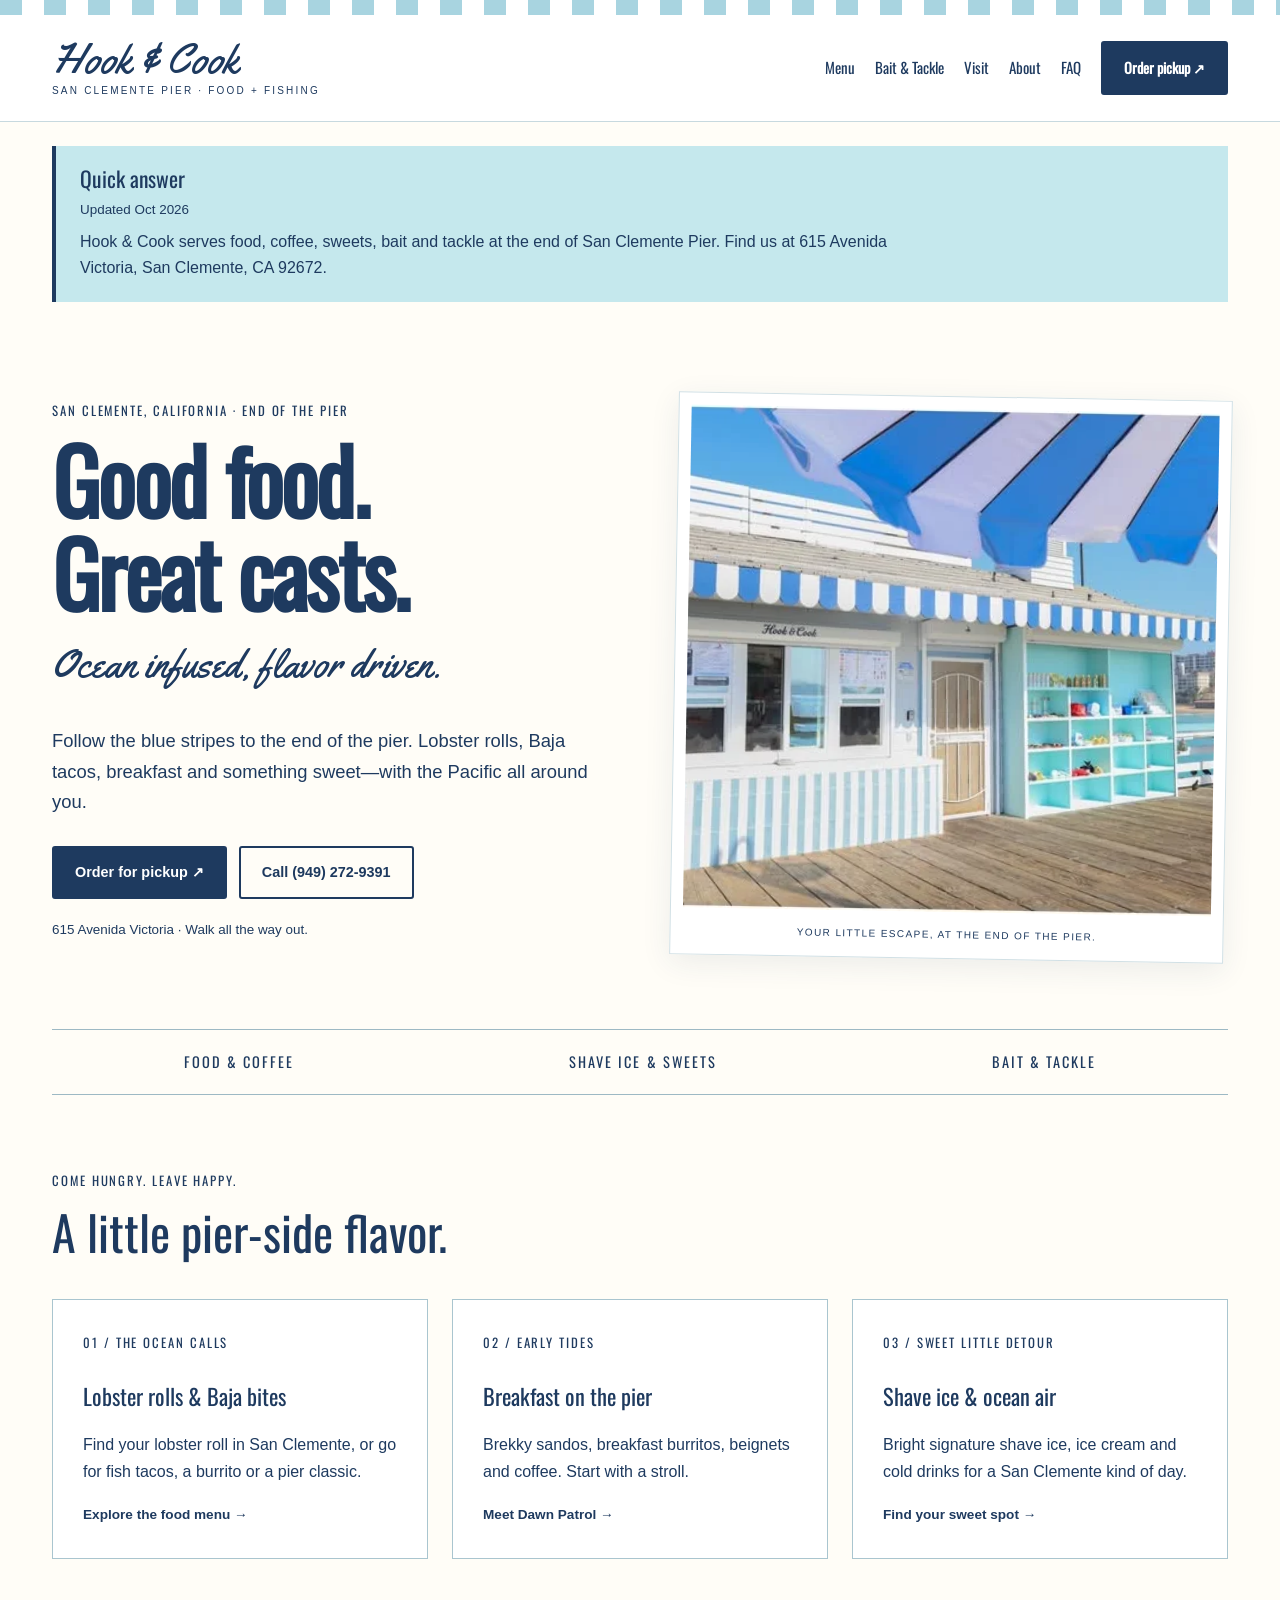
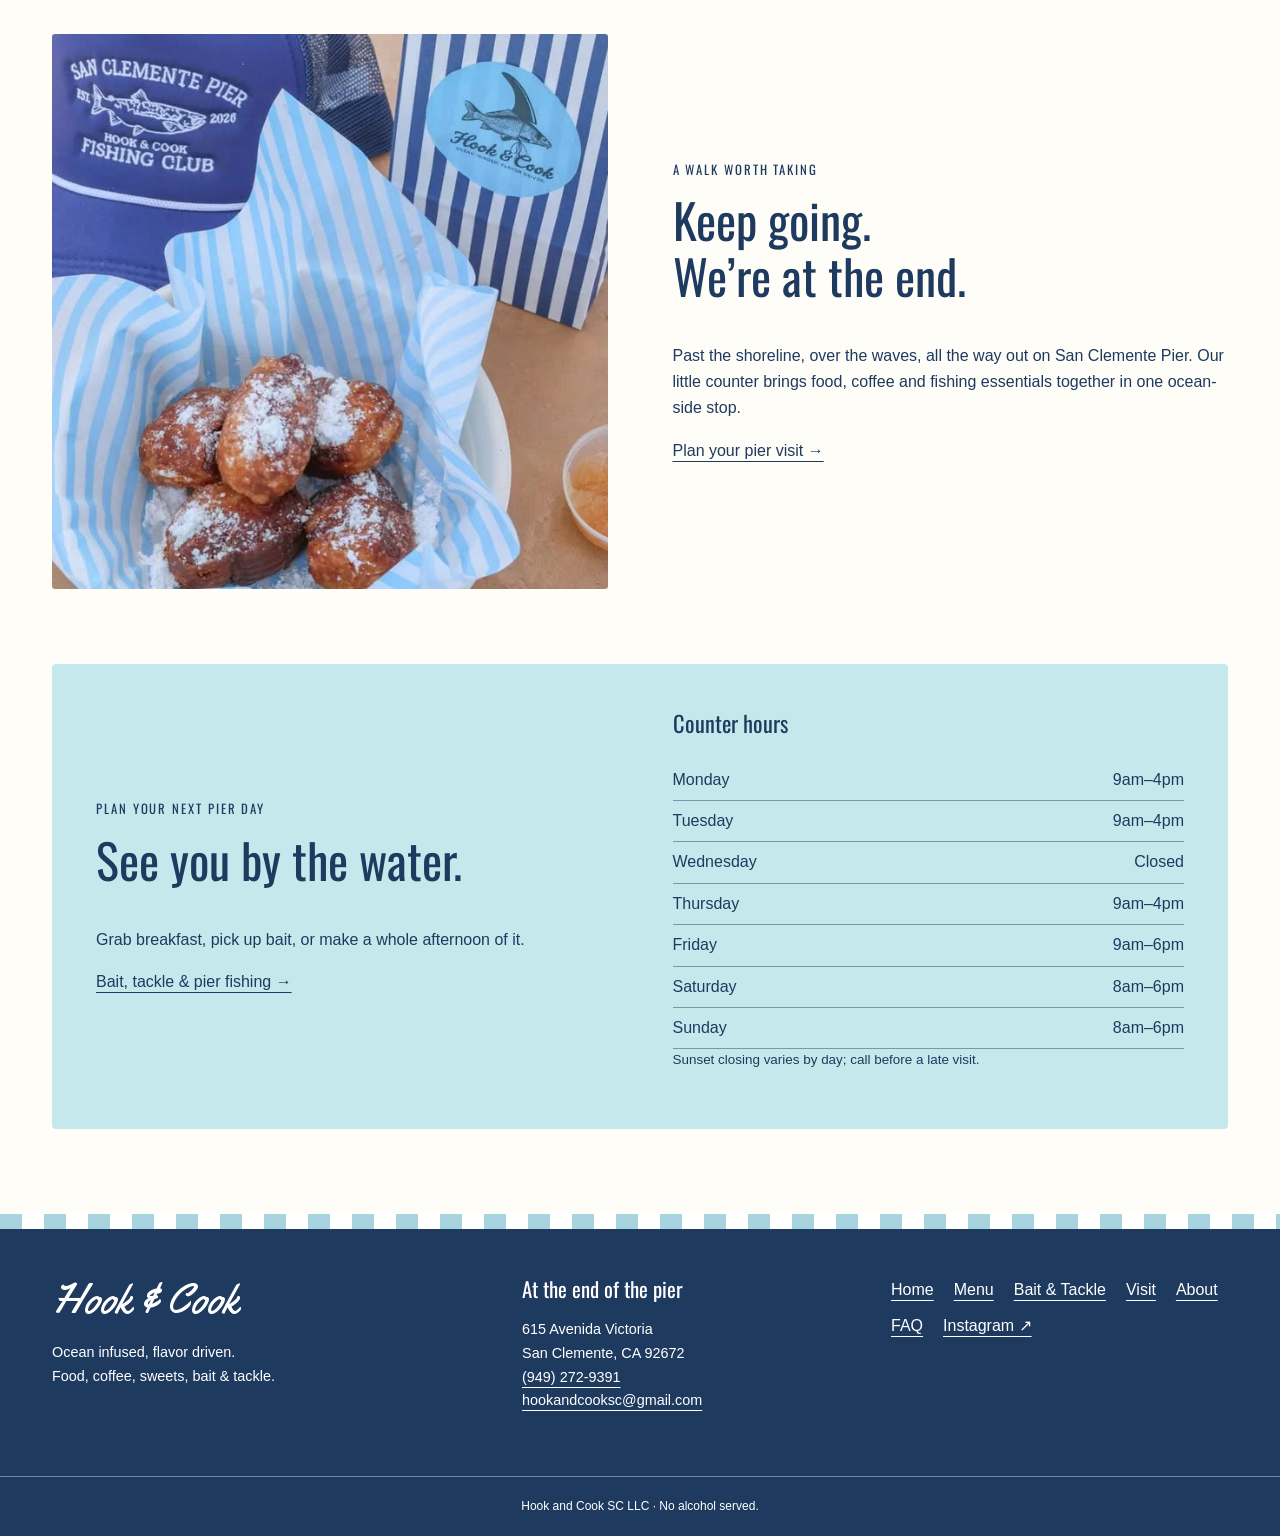
==== index.html @ c16cd857 "Prepare unpublished AI search readiness update" ====
<!doctype html><html lang="en"><head><meta charset="utf-8"><meta name="viewport" content="width=device-width, initial-scale=1"><title>San Clemente Pier Food, Lobster Rolls &amp; Shave Ice | Hook &amp; Cook</title><meta name="description" content="Food, coffee, shave ice, bait and tackle at the end of San Clemente Pier. Explore Hook &amp; Cook’s menu, order pickup and plan your pier visit."><link rel="canonical" href="https://hookandcooksc.com/"><meta name="theme-color" content="#1e3a5f"><meta name="robots" content="index,follow"><meta property="og:type" content="website"><meta property="og:locale" content="en_US"><meta property="og:site_name" content="Hook &amp; Cook"><meta property="og:title" content="San Clemente Pier Food, Lobster Rolls &amp; Shave Ice | Hook &amp; Cook"><meta property="og:description" content="Food, coffee, shave ice, bait and tackle at the end of San Clemente Pier. Explore Hook &amp; Cook’s menu, order pickup and plan your pier visit."><meta property="og:url" content="https://hookandcooksc.com/"><meta property="og:image" content="https://hookandcooksc.com/assets/og-image.jpg"><meta property="og:image:width" content="1200"><meta property="og:image:height" content="630"><meta property="og:image:alt" content="Hook &amp; Cook at the end of San Clemente Pier"><meta name="twitter:card" content="summary_large_image"><meta name="twitter:title" content="San Clemente Pier Food, Lobster Rolls &amp; Shave Ice | Hook &amp; Cook"><meta name="twitter:description" content="Food, coffee, shave ice, bait and tackle at the end of San Clemente Pier. Explore Hook &amp; Cook’s menu, order pickup and plan your pier visit."><meta name="twitter:image" content="https://hookandcooksc.com/assets/og-image.jpg"><link rel="icon" href="assets/favicon.ico" sizes="48x48"><link rel="icon" type="image/svg+xml" href="assets/badge.svg"><link rel="apple-touch-icon" href="assets/icon-180.png"><link rel="manifest" href="site.webmanifest"><link rel="preload" href="assets/caps.woff2" as="font" type="font/woff2" crossorigin><link rel="preload" href="assets/script.woff2" as="font" type="font/woff2" crossorigin><style>@font-face{font-family:Yellowtail;src:url(assets/script.woff2) format('woff2');font-display:swap}@font-face{font-family:Oswald;src:url(assets/caps.woff2) format('woff2');font-display:swap}:root{--navy:#1e3a5f;--sky:#a8d4e0;--aqua:#c5e8ed;--mint:#48c9b0;--paper:#fffdf7}*{box-sizing:border-box}html{scroll-behavior:smooth;scroll-padding-top:25px}body{margin:0;background:var(--paper);color:var(--navy);font:16px/1.65 Arial,sans-serif}a{color:inherit;text-underline-offset:5px}a:hover{color:#275b78}a:focus-visible,summary:focus-visible{outline:3px solid #16675d;outline-offset:5px}img{display:block;width:100%;height:auto}picture{display:block}h1,h2,h3,p{margin-top:0}h1,h2,h3,.eyebrow,.number,.ribbon,nav{font-family:Oswald,'Arial Narrow',sans-serif}h1{font-size:clamp(3rem,7vw,6rem);line-height:1.03;font-weight:600;letter-spacing:-.03em;margin-bottom:24px}h2{font-size:clamp(2rem,4vw,3rem);line-height:1.15;font-weight:500}h3{font-size:1.4rem;line-height:1.3;font-weight:500}.script{font-family:Yellowtail,cursive}.tagline{font-size:clamp(1.8rem,3vw,2.6rem);line-height:1.2}.eyebrow,.number{font-size:.8rem;letter-spacing:.15em}.lead{font-size:1.15rem;max-width:600px}.small{font-size:.84rem}.draft{background:var(--navy);color:white;text-align:center;font-size:.72rem;letter-spacing:.08em;padding:7px 20px}.stripe{height:15px;background:repeating-linear-gradient(90deg,var(--sky) 0 22px,#fff 22px 44px)}header{background:#fff;border-bottom:1px solid #c7d9df}.header-inner{max-width:1240px;margin:auto;display:flex;align-items:center;justify-content:space-between;padding:22px 32px;gap:24px}.brand{text-decoration:none;white-space:nowrap}.wordmark{font-family:Yellowtail,cursive;font-size:2.6rem;line-height:1.1;display:block}.brand small{display:block;letter-spacing:.22em;font:10px/1.6 Arial,sans-serif;text-align:center}nav{display:flex;gap:20px;align-items:center;font-size:.94rem}nav a{text-decoration:none;white-space:nowrap;padding:8px 0}nav a[aria-current]{border-bottom:2px solid var(--navy)}.button{display:inline-block;padding:13px 21px;background:var(--navy);color:white;text-decoration:none;border:2px solid var(--navy);border-radius:3px;font-size:.9rem;font-weight:bold}.button:hover{background:#284c75;color:white}.button.outline{background:transparent;color:var(--navy)}.button.outline:hover{background:var(--aqua)}.actions{display:flex;flex-wrap:wrap;gap:12px;margin:28px 0 20px}.skip{position:absolute;left:10px;top:-100px;background:#fff;padding:12px;z-index:20}.skip:focus{top:10px}.wrap{max-width:1240px;margin:auto;padding:0 32px}.hero{display:grid;grid-template-columns:1fr 1fr;align-items:center;gap:68px;padding:70px 0}.hero-photo{position:relative;transform:rotate(1deg);padding:12px 12px 0;background:#fff;box-shadow:0 8px 30px #1e3a5f16;border:1px solid #d1e0e5}.hero-photo img{aspect-ratio:1.05;object-fit:cover}.photo-note{display:block;padding:15px 0;font-size:10px;letter-spacing:.14em;text-align:center}.ribbon{border-top:1px solid #9db9c4;border-bottom:1px solid #9db9c4;display:flex;justify-content:space-around;padding:20px 0;letter-spacing:.14em;font-size:.9rem;gap:12px}.section{margin:75px 0}.cards{display:grid;grid-template-columns:repeat(3,1fr);gap:24px}.card{display:block;text-decoration:none;border:1px solid #a9c5cf;background:white;padding:30px}.card h3{margin-top:25px}.card>span:last-child{font-weight:bold;font-size:.85rem}.split{display:grid;grid-template-columns:1fr 1fr;gap:65px;align-items:center}.split img{border-radius:3px}.aqua{background:var(--aqua);padding:44px;border-radius:4px}.hours{margin:0}.hours div{display:flex;justify-content:space-between;border-bottom:1px solid #729ba8;padding:7px 0;gap:24px}.hours dd{margin:0}.quick-answer{margin:24px 0;padding:20px 24px;background:var(--aqua);border-left:4px solid var(--navy)}.quick-answer h2{font-size:1.35rem;margin:0 0 8px}.quick-answer p{max-width:850px;margin:8px 0 0}.breadcrumb{font-size:.8rem;padding:24px 0}.page-heading{max-width:850px;margin:20px 0 45px}.page-heading h1{font-size:clamp(2.8rem,6vw,4.8rem)}.page-heading p{max-width:700px}.menu-grid{display:grid;grid-template-columns:1fr 1fr;gap:30px;align-items:start}.menu-section{border:1px solid #afc9d1;padding:30px;background:white;scroll-margin-top:20px}.menu-section h2{padding-bottom:20px;border-bottom:2px solid var(--navy);font-size:2rem}.menu-item{border-bottom:1px dashed #b5cbd2;padding:14px 0}.menu-item:last-child{border:0}.item-line{display:flex;justify-content:space-between;gap:18px;align-items:baseline}.item-line h3{font-size:1.16rem;margin:0}.price{white-space:nowrap;font-weight:bold;font-size:.94rem}.menu-item p{font-size:.86rem;margin:8px 0 0;line-height:1.5}.variant{font-style:italic}.section-nav{display:flex;gap:10px;flex-wrap:wrap;margin-bottom:24px}.section-nav a{padding:9px 13px;border:1px solid #8cabb9;font-size:.83rem;text-decoration:none;background:white}.section-nav a:hover{background:var(--aqua)}.badge{max-width:270px;justify-self:center}.faq-list{max-width:900px}details{border-bottom:1px solid #8fafbb;padding:20px 0}summary{font-family:Oswald,sans-serif;font-size:1.35rem;cursor:pointer;padding:5px 0}details p{margin:15px 0 0;max-width:800px}footer{margin-top:85px;background:var(--navy);color:white}footer a:hover{color:var(--aqua)}.footer-inner{max-width:1240px;margin:auto;padding:48px 32px;display:grid;grid-template-columns:1.3fr 1fr 1fr;gap:32px}.footer-inner .wordmark{margin-bottom:18px}.footer-inner p{font-size:.9rem}.footer-links{display:flex;flex-wrap:wrap;gap:10px 20px;align-content:start}.fineprint{border-top:1px solid #6e88a5;padding:20px 32px;text-align:center;font-size:.75rem}@media(max-width:900px){.header-inner{flex-direction:column;gap:16px}nav{flex-wrap:wrap;justify-content:center;gap:6px 18px}.hero{gap:30px;padding:40px 0}.cards{grid-template-columns:1fr}.split{gap:30px}.footer-inner{grid-template-columns:1fr 1fr}.hero-photo{transform:none}}@media(max-width:600px){.wrap{padding:0 22px}.header-inner{padding:20px 16px}.wordmark{font-size:2.35rem}nav{font-size:.94rem}nav .button{padding:8px 12px}.hero,.split,.menu-grid{grid-template-columns:1fr}.hero{padding:35px 0;gap:25px}.hero-photo{max-width:100%}.hero-photo img{aspect-ratio:1.25}.hero h1{font-size:3.65rem}.actions{gap:10px}.actions .button{padding:12px 15px}.ribbon{font-size:.66rem;letter-spacing:.06em;padding:16px 0}.section{margin:48px 0}.aqua{padding:27px}.menu-section{padding:23px}.item-line{gap:12px}.page-heading{margin-bottom:30px}.footer-inner{grid-template-columns:1fr;padding:35px 22px}.section-nav a{padding:10px 12px}.draft{font-size:.67rem}.badge{max-width:210px}.hero .lead{font-size:1.05rem}}@media(prefers-reduced-motion:reduce){html{scroll-behavior:auto}} .menu-section#merchandise{grid-column:1/-1}.menu-section#merchandise .menu-item{break-inside:avoid}.menu-section#merchandise{columns:2;column-gap:40px}.menu-section#merchandise>h2,.menu-section#merchandise>.eyebrow{column-span:all}@media(max-width:600px){.menu-section#merchandise{columns:1}}</style><script type="application/ld+json">{"@context": "https://schema.org", "@graph": [{"@type": "Restaurant", "@id": "https://hookandcooksc.com/#restaurant", "name": "Hook & Cook", "legalName": "Hook and Cook SC LLC", "url": "https://hookandcooksc.com/", "image": "https://hookandcooksc.com/assets/og-image.jpg", "address": {"@type": "PostalAddress", "streetAddress": "615 Avenida Victoria", "addressLocality": "San Clemente", "addressRegion": "CA", "postalCode": "92672", "addressCountry": "US"}, "geo": {"@type": "GeoCoordinates", "latitude": 33.4179, "longitude": -117.6233}, "telephone": "+19492729391", "servesCuisine": ["Seafood", "Baja-style", "Breakfast"], "priceRange": "$–$$", "openingHoursSpecification": [{"@type": "OpeningHoursSpecification", "dayOfWeek": "https://schema.org/Monday", "opens": "09:00", "closes": "16:00", "description": "Regular hours."}, {"@type": "OpeningHoursSpecification", "dayOfWeek": "https://schema.org/Tuesday", "opens": "09:00", "closes": "16:00", "description": "Regular hours."}, {"@type": "OpeningHoursSpecification", "dayOfWeek": "https://schema.org/Thursday", "opens": "09:00", "closes": "16:00", "description": "Regular hours."}, {"@type": "OpeningHoursSpecification", "dayOfWeek": "https://schema.org/Friday", "opens": "09:00", "closes": "18:00", "description": "Regular hours."}, {"@type": "OpeningHoursSpecification", "dayOfWeek": "https://schema.org/Saturday", "opens": "08:00", "closes": "18:00", "description": "Regular hours."}, {"@type": "OpeningHoursSpecification", "dayOfWeek": "https://schema.org/Sunday", "opens": "08:00", "closes": "18:00", "description": "Regular hours."}], "hasMenu": "https://hookandcooksc.com/menu.html#menu", "acceptsReservations": false, "sameAs": ["https://www.instagram.com/hookandcookscpier/"]}, {"@type": "SportingGoodsStore", "@id": "https://hookandcooksc.com/#bait-store", "name": "Hook & Cook Bait & Tackle", "url": "https://hookandcooksc.com/fishing.html", "address": {"@type": "PostalAddress", "streetAddress": "615 Avenida Victoria", "addressLocality": "San Clemente", "addressRegion": "CA", "postalCode": "92672", "addressCountry": "US"}, "telephone": "+19492729391", "image": "https://hookandcooksc.com/assets/pier-shack.jpg", "parentOrganization": {"@id": "https://hookandcooksc.com/#restaurant"}}, {"@type": "BreadcrumbList", "itemListElement": [{"@type": "ListItem", "position": 1, "name": "Home", "item": "https://hookandcooksc.com/"}]}]}</script></head><body><a class="skip" href="#main">Skip to content</a><div class="stripe"></div><header><div class="header-inner"><a class="brand" href="index.html" aria-label="Hook &amp; Cook home"><span class="wordmark">Hook &amp; Cook</span><small>SAN CLEMENTE PIER · FOOD + FISHING</small></a><nav aria-label="Main navigation"><a href="menu.html" >Menu</a><a href="fishing.html" >Bait & Tackle</a><a href="visit.html" >Visit</a><a href="about.html" >About</a><a href="faq.html" >FAQ</a><a class="button" href="https://cash.app/$hookcookus">Order pickup ↗</a></nav></div></header><main id="main" class="wrap"><aside class="quick-answer" aria-labelledby="quick-answer-title"><h2 id="quick-answer-title">Quick answer</h2><p class="small">Updated Oct 2026</p><p>Hook &amp; Cook serves food, coffee, sweets, bait and tackle at the end of San Clemente Pier. Find us at 615 Avenida Victoria, San Clemente, CA 92672.</p></aside><section class="hero"><div><p class="eyebrow">SAN CLEMENTE, CALIFORNIA · END OF THE PIER</p><h1>Good food.<br>Great casts.</h1><p class="script tagline">Ocean infused, flavor driven.</p><p class="lead">Follow the blue stripes to the end of the pier. Lobster rolls, Baja tacos, breakfast and something sweet—with the Pacific all around you.</p><div class="actions"><a class="button" href="https://cash.app/$hookcookus">Order for pickup ↗</a><a class="button outline" href="tel:+19492729391">Call (949) 272-9391</a></div><p class="small">615 Avenida Victoria · Walk all the way out.</p></div><div class="hero-photo"><picture><source srcset="assets/pier-shack.webp" type="image/webp"><img src="assets/pier-shack.jpg" width="640" height="430" alt="Hook & Cook’s white pier shack with blue striped awnings and an aqua display beside the Pacific Ocean." loading="eager" fetchpriority=high></picture><span class="photo-note">YOUR LITTLE ESCAPE, AT THE END OF THE PIER.</span></div></section><section class="ribbon"><span>FOOD & COFFEE</span><span>SHAVE ICE & SWEETS</span><span>BAIT & TACKLE</span></section><section class="section"><p class="eyebrow">COME HUNGRY. LEAVE HAPPY.</p><h2>A little pier-side flavor.</h2><div class="cards"><a class="card" href="menu.html#lobster-specialties"><span class="number">01 / THE OCEAN CALLS</span><h3>Lobster rolls & Baja bites</h3><p>Find your lobster roll in San Clemente, or go for fish tacos, a burrito or a pier classic.</p><span>Explore the food menu →</span></a><a class="card" href="menu.html#dawn-patrol"><span class="number">02 / EARLY TIDES</span><h3>Breakfast on the pier</h3><p>Brekky sandos, breakfast burritos, beignets and coffee. Start with a stroll.</p><span>Meet Dawn Patrol →</span></a><a class="card" href="menu.html#signature-shave-ice"><span class="number">03 / SWEET LITTLE DETOUR</span><h3>Shave ice & ocean air</h3><p>Bright signature shave ice, ice cream and cold drinks for a San Clemente kind of day.</p><span>Find your sweet spot →</span></a></div></section><section class="split section"><div><picture><source srcset="assets/beignets.webp" type="image/webp"><img src="assets/beignets.jpg" width="640" height="640" alt="Powdered-sugar beignets with a Hook & Cook fishing-club hat and blue-and-white striped bag." loading="lazy" ></picture></div><div><p class="eyebrow">A WALK WORTH TAKING</p><h2>Keep going.<br>We’re at the end.</h2><p>Past the shoreline, over the waves, all the way out on San Clemente Pier. Our little counter brings food, coffee and fishing essentials together in one ocean-side stop.</p><a class="text-link" href="visit.html">Plan your pier visit →</a></div></section><section class="split section aqua"><div><p class="eyebrow">PLAN YOUR NEXT PIER DAY</p><h2>See you by the water.</h2><p>Grab breakfast, pick up bait, or make a whole afternoon of it.</p><a class="text-link" href="fishing.html">Bait, tackle & pier fishing →</a></div><div><h3>Counter hours</h3><dl class="hours"><div><dt>Monday</dt><dd>9am–4pm</dd></div><div><dt>Tuesday</dt><dd>9am–4pm</dd></div><div><dt>Wednesday</dt><dd>Closed</dd></div><div><dt>Thursday</dt><dd>9am–4pm</dd></div><div><dt>Friday</dt><dd>9am–6pm</dd></div><div><dt>Saturday</dt><dd>8am–6pm</dd></div><div><dt>Sunday</dt><dd>8am–6pm</dd></div></dl><p class="small">Sunset closing varies by day; call before a late visit.</p></div></section></main><footer><div class="stripe"></div><div class="footer-inner"><div><span class="wordmark">Hook &amp; Cook</span><p>Ocean infused, flavor driven.<br>Food, coffee, sweets, bait & tackle.</p></div><div><h2 style="font-size:1.3rem">At the end of the pier</h2><p>615 Avenida Victoria<br>San Clemente, CA 92672<br><a href="tel:+19492729391">(949) 272-9391</a><br><a href="mailto:hookandcooksc@gmail.com">hookandcooksc@gmail.com</a></p></div><div class="footer-links"><a href="index.html">Home</a><a href="menu.html">Menu</a><a href="fishing.html">Bait & Tackle</a><a href="visit.html">Visit</a><a href="about.html">About</a><a href="faq.html">FAQ</a><a href="https://www.instagram.com/hookandcookscpier/">Instagram ↗</a></div></div><div class="fineprint">Hook and Cook SC LLC · No alcohol served.</div></footer></body></html>
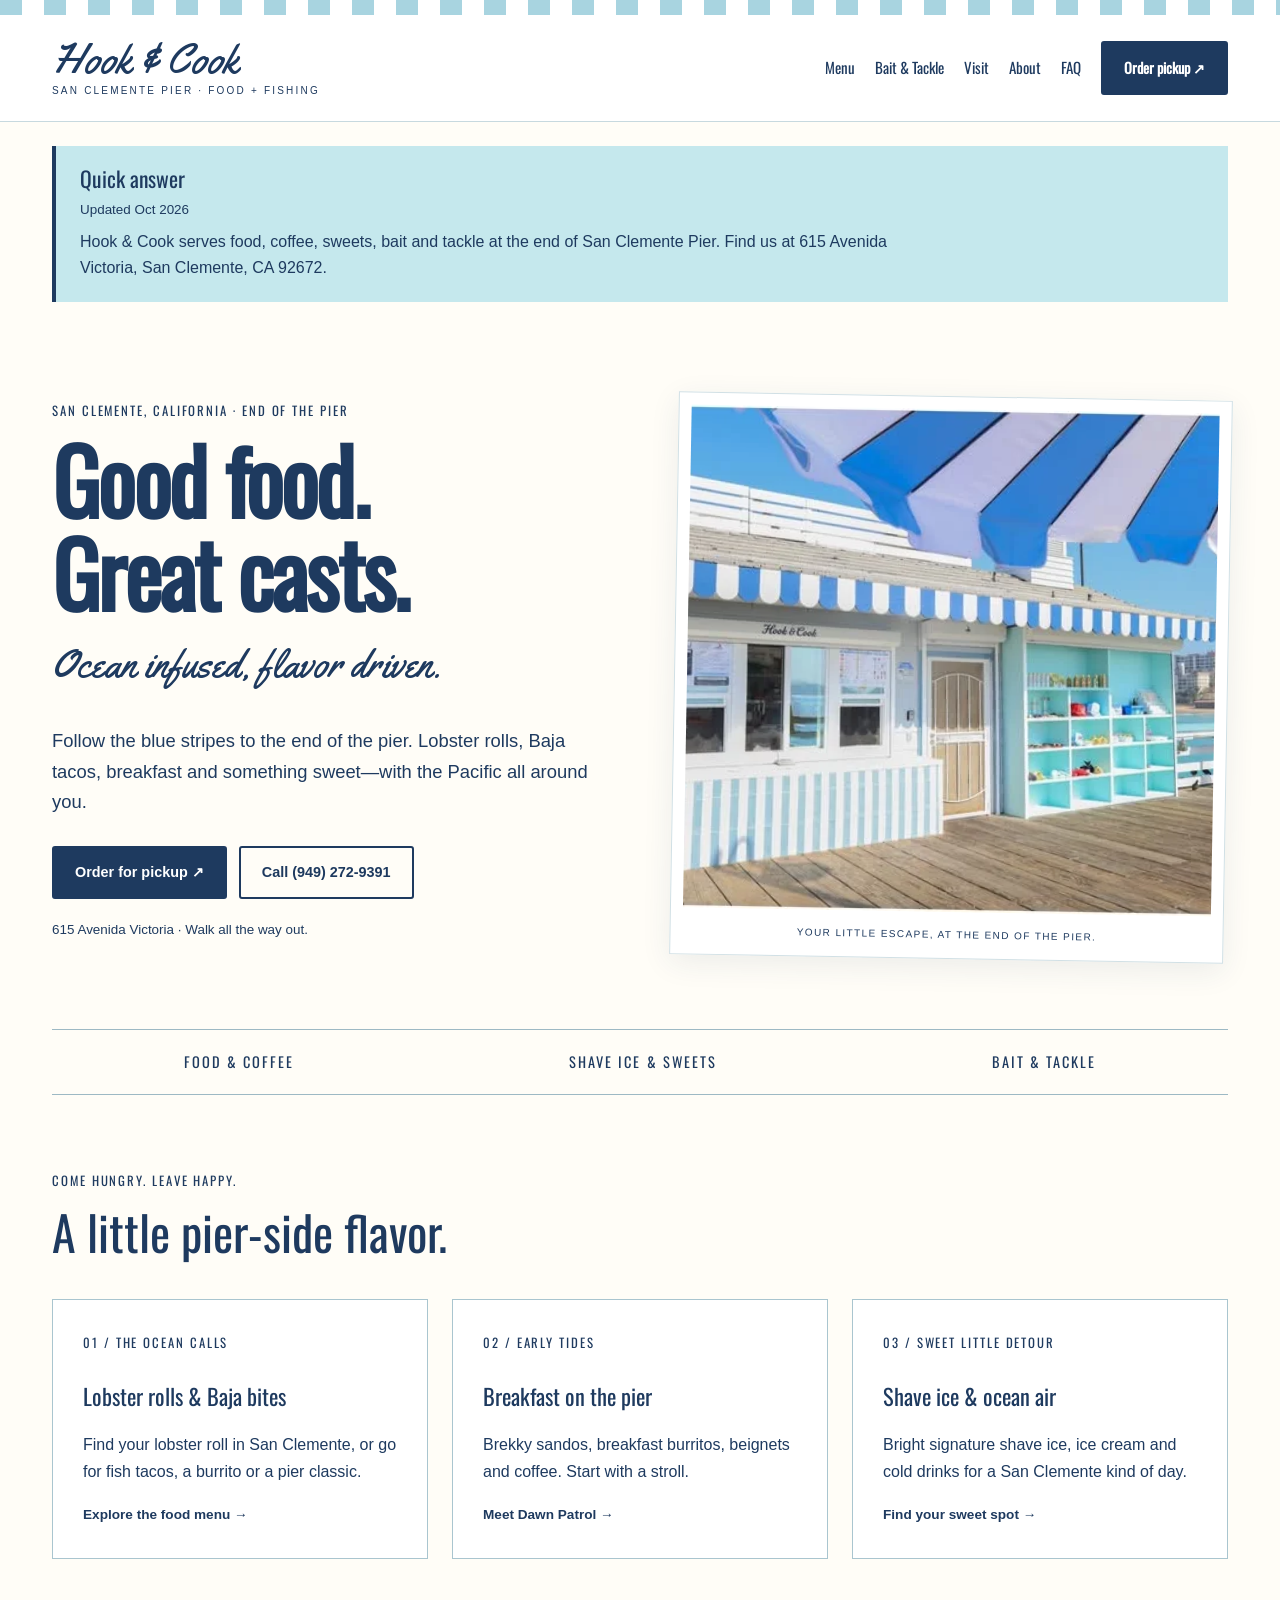
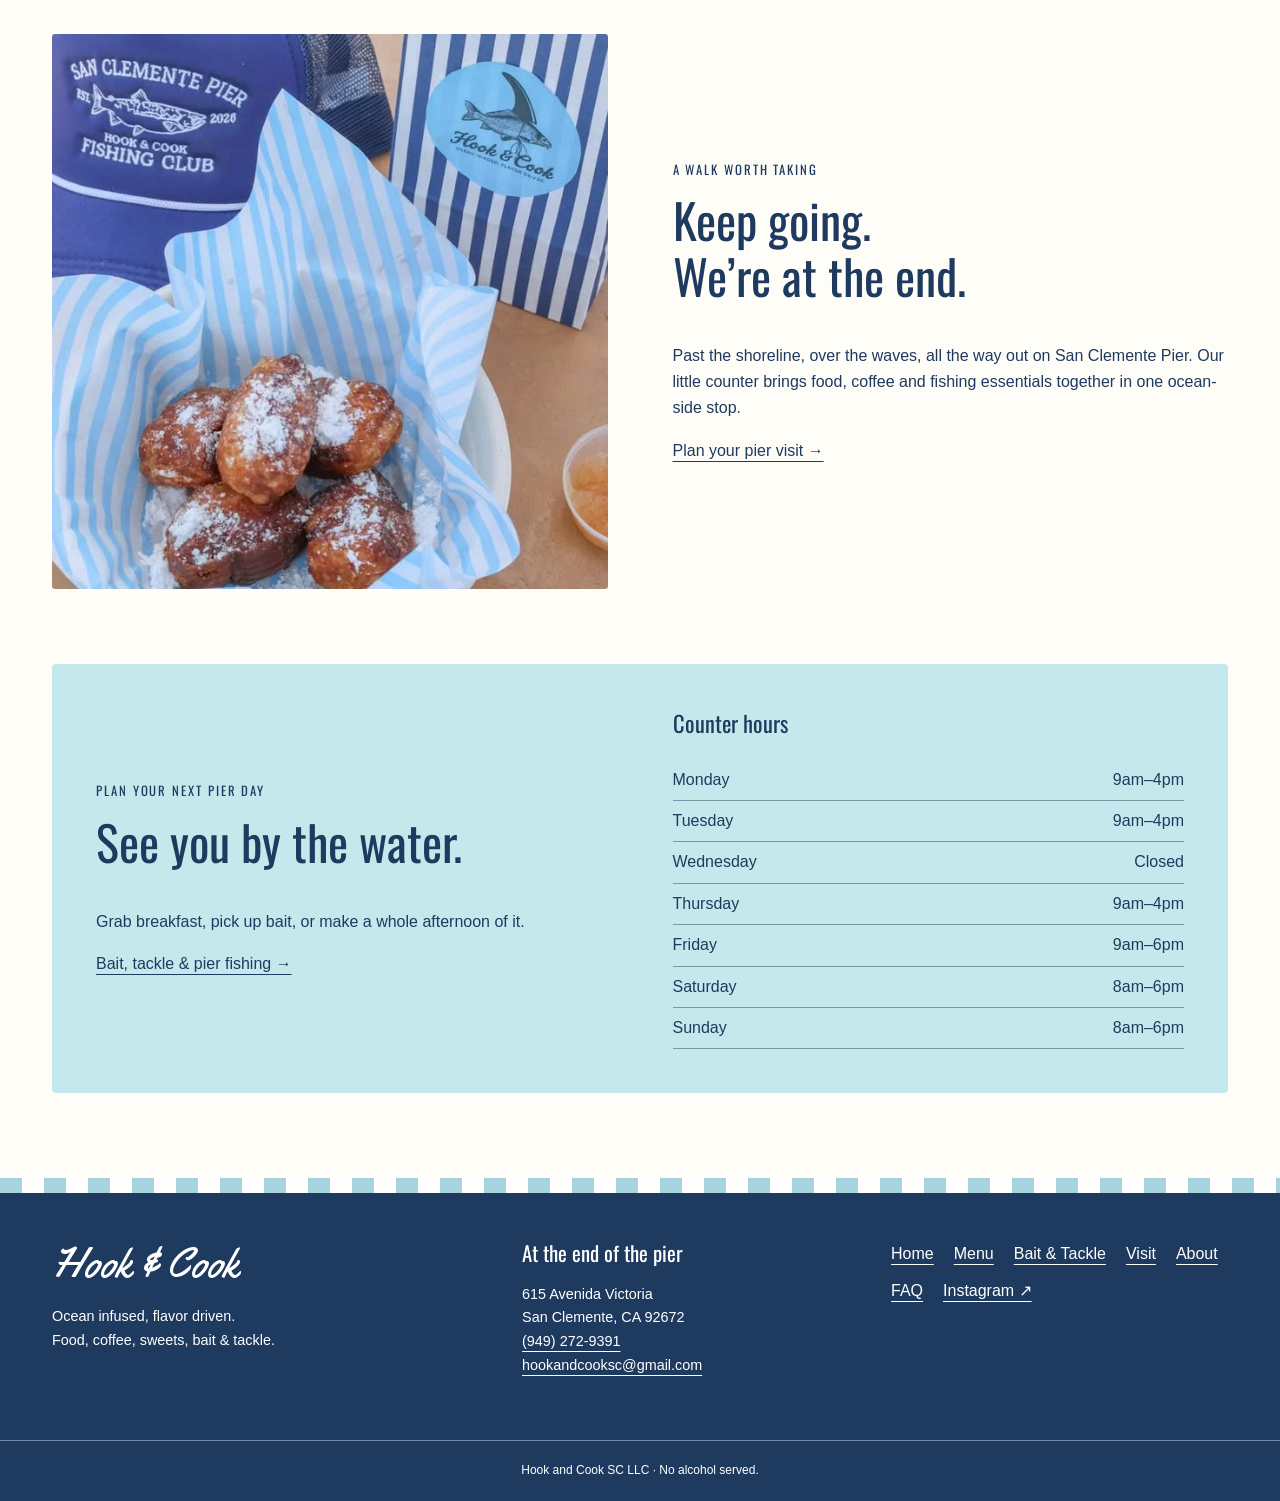
==== commit 691d19f6: "Daily refresh 2026-10-28: breakfast-san-clemente-pier.html, faq.html, feed.json, index.html, llms.tx" ====
--- a/index.html
+++ b/index.html
@@ -1 +1 @@
-<!doctype html><html lang="en"><head><meta charset="utf-8"><meta name="viewport" content="width=device-width, initial-scale=1"><title>San Clemente Pier Food, Lobster Rolls &amp; Shave Ice | Hook &amp; Cook</title><meta name="description" content="Food, coffee, shave ice, bait and tackle at the end of San Clemente Pier. Explore Hook &amp; Cook’s menu, order pickup and plan your pier visit."><link rel="canonical" href="https://hookandcooksc.com/"><meta name="theme-color" content="#1e3a5f"><meta name="robots" content="index,follow"><meta property="og:type" content="website"><meta property="og:locale" content="en_US"><meta property="og:site_name" content="Hook &amp; Cook"><meta property="og:title" content="San Clemente Pier Food, Lobster Rolls &amp; Shave Ice | Hook &amp; Cook"><meta property="og:description" content="Food, coffee, shave ice, bait and tackle at the end of San Clemente Pier. Explore Hook &amp; Cook’s menu, order pickup and plan your pier visit."><meta property="og:url" content="https://hookandcooksc.com/"><meta property="og:image" content="https://hookandcooksc.com/assets/og-image.jpg"><meta property="og:image:width" content="1200"><meta property="og:image:height" content="630"><meta property="og:image:alt" content="Hook &amp; Cook at the end of San Clemente Pier"><meta name="twitter:card" content="summary_large_image"><meta name="twitter:title" content="San Clemente Pier Food, Lobster Rolls &amp; Shave Ice | Hook &amp; Cook"><meta name="twitter:description" content="Food, coffee, shave ice, bait and tackle at the end of San Clemente Pier. Explore Hook &amp; Cook’s menu, order pickup and plan your pier visit."><meta name="twitter:image" content="https://hookandcooksc.com/assets/og-image.jpg"><link rel="icon" href="assets/favicon.ico" sizes="48x48"><link rel="icon" type="image/svg+xml" href="assets/badge.svg"><link rel="apple-touch-icon" href="assets/icon-180.png"><link rel="manifest" href="site.webmanifest"><link rel="preload" href="assets/caps.woff2" as="font" type="font/woff2" crossorigin><link rel="preload" href="assets/script.woff2" as="font" type="font/woff2" crossorigin><style>@font-face{font-family:Yellowtail;src:url(assets/script.woff2) format('woff2');font-display:swap}@font-face{font-family:Oswald;src:url(assets/caps.woff2) format('woff2');font-display:swap}:root{--navy:#1e3a5f;--sky:#a8d4e0;--aqua:#c5e8ed;--mint:#48c9b0;--paper:#fffdf7}*{box-sizing:border-box}html{scroll-behavior:smooth;scroll-padding-top:25px}body{margin:0;background:var(--paper);color:var(--navy);font:16px/1.65 Arial,sans-serif}a{color:inherit;text-underline-offset:5px}a:hover{color:#275b78}a:focus-visible,summary:focus-visible{outline:3px solid #16675d;outline-offset:5px}img{display:block;width:100%;height:auto}picture{display:block}h1,h2,h3,p{margin-top:0}h1,h2,h3,.eyebrow,.number,.ribbon,nav{font-family:Oswald,'Arial Narrow',sans-serif}h1{font-size:clamp(3rem,7vw,6rem);line-height:1.03;font-weight:600;letter-spacing:-.03em;margin-bottom:24px}h2{font-size:clamp(2rem,4vw,3rem);line-height:1.15;font-weight:500}h3{font-size:1.4rem;line-height:1.3;font-weight:500}.script{font-family:Yellowtail,cursive}.tagline{font-size:clamp(1.8rem,3vw,2.6rem);line-height:1.2}.eyebrow,.number{font-size:.8rem;letter-spacing:.15em}.lead{font-size:1.15rem;max-width:600px}.small{font-size:.84rem}.draft{background:var(--navy);color:white;text-align:center;font-size:.72rem;letter-spacing:.08em;padding:7px 20px}.stripe{height:15px;background:repeating-linear-gradient(90deg,var(--sky) 0 22px,#fff 22px 44px)}header{background:#fff;border-bottom:1px solid #c7d9df}.header-inner{max-width:1240px;margin:auto;display:flex;align-items:center;justify-content:space-between;padding:22px 32px;gap:24px}.brand{text-decoration:none;white-space:nowrap}.wordmark{font-family:Yellowtail,cursive;font-size:2.6rem;line-height:1.1;display:block}.brand small{display:block;letter-spacing:.22em;font:10px/1.6 Arial,sans-serif;text-align:center}nav{display:flex;gap:20px;align-items:center;font-size:.94rem}nav a{text-decoration:none;white-space:nowrap;padding:8px 0}nav a[aria-current]{border-bottom:2px solid var(--navy)}.button{display:inline-block;padding:13px 21px;background:var(--navy);color:white;text-decoration:none;border:2px solid var(--navy);border-radius:3px;font-size:.9rem;font-weight:bold}.button:hover{background:#284c75;color:white}.button.outline{background:transparent;color:var(--navy)}.button.outline:hover{background:var(--aqua)}.actions{display:flex;flex-wrap:wrap;gap:12px;margin:28px 0 20px}.skip{position:absolute;left:10px;top:-100px;background:#fff;padding:12px;z-index:20}.skip:focus{top:10px}.wrap{max-width:1240px;margin:auto;padding:0 32px}.hero{display:grid;grid-template-columns:1fr 1fr;align-items:center;gap:68px;padding:70px 0}.hero-photo{position:relative;transform:rotate(1deg);padding:12px 12px 0;background:#fff;box-shadow:0 8px 30px #1e3a5f16;border:1px solid #d1e0e5}.hero-photo img{aspect-ratio:1.05;object-fit:cover}.photo-note{display:block;padding:15px 0;font-size:10px;letter-spacing:.14em;text-align:center}.ribbon{border-top:1px solid #9db9c4;border-bottom:1px solid #9db9c4;display:flex;justify-content:space-around;padding:20px 0;letter-spacing:.14em;font-size:.9rem;gap:12px}.section{margin:75px 0}.cards{display:grid;grid-template-columns:repeat(3,1fr);gap:24px}.card{display:block;text-decoration:none;border:1px solid #a9c5cf;background:white;padding:30px}.card h3{margin-top:25px}.card>span:last-child{font-weight:bold;font-size:.85rem}.split{display:grid;grid-template-columns:1fr 1fr;gap:65px;align-items:center}.split img{border-radius:3px}.aqua{background:var(--aqua);padding:44px;border-radius:4px}.hours{margin:0}.hours div{display:flex;justify-content:space-between;border-bottom:1px solid #729ba8;padding:7px 0;gap:24px}.hours dd{margin:0}.quick-answer{margin:24px 0;padding:20px 24px;background:var(--aqua);border-left:4px solid var(--navy)}.quick-answer h2{font-size:1.35rem;margin:0 0 8px}.quick-answer p{max-width:850px;margin:8px 0 0}.breadcrumb{font-size:.8rem;padding:24px 0}.page-heading{max-width:850px;margin:20px 0 45px}.page-heading h1{font-size:clamp(2.8rem,6vw,4.8rem)}.page-heading p{max-width:700px}.menu-grid{display:grid;grid-template-columns:1fr 1fr;gap:30px;align-items:start}.menu-section{border:1px solid #afc9d1;padding:30px;background:white;scroll-margin-top:20px}.menu-section h2{padding-bottom:20px;border-bottom:2px solid var(--navy);font-size:2rem}.menu-item{border-bottom:1px dashed #b5cbd2;padding:14px 0}.menu-item:last-child{border:0}.item-line{display:flex;justify-content:space-between;gap:18px;align-items:baseline}.item-line h3{font-size:1.16rem;margin:0}.price{white-space:nowrap;font-weight:bold;font-size:.94rem}.menu-item p{font-size:.86rem;margin:8px 0 0;line-height:1.5}.variant{font-style:italic}.section-nav{display:flex;gap:10px;flex-wrap:wrap;margin-bottom:24px}.section-nav a{padding:9px 13px;border:1px solid #8cabb9;font-size:.83rem;text-decoration:none;background:white}.section-nav a:hover{background:var(--aqua)}.badge{max-width:270px;justify-self:center}.faq-list{max-width:900px}details{border-bottom:1px solid #8fafbb;padding:20px 0}summary{font-family:Oswald,sans-serif;font-size:1.35rem;cursor:pointer;padding:5px 0}details p{margin:15px 0 0;max-width:800px}footer{margin-top:85px;background:var(--navy);color:white}footer a:hover{color:var(--aqua)}.footer-inner{max-width:1240px;margin:auto;padding:48px 32px;display:grid;grid-template-columns:1.3fr 1fr 1fr;gap:32px}.footer-inner .wordmark{margin-bottom:18px}.footer-inner p{font-size:.9rem}.footer-links{display:flex;flex-wrap:wrap;gap:10px 20px;align-content:start}.fineprint{border-top:1px solid #6e88a5;padding:20px 32px;text-align:center;font-size:.75rem}@media(max-width:900px){.header-inner{flex-direction:column;gap:16px}nav{flex-wrap:wrap;justify-content:center;gap:6px 18px}.hero{gap:30px;padding:40px 0}.cards{grid-template-columns:1fr}.split{gap:30px}.footer-inner{grid-template-columns:1fr 1fr}.hero-photo{transform:none}}@media(max-width:600px){.wrap{padding:0 22px}.header-inner{padding:20px 16px}.wordmark{font-size:2.35rem}nav{font-size:.94rem}nav .button{padding:8px 12px}.hero,.split,.menu-grid{grid-template-columns:1fr}.hero{padding:35px 0;gap:25px}.hero-photo{max-width:100%}.hero-photo img{aspect-ratio:1.25}.hero h1{font-size:3.65rem}.actions{gap:10px}.actions .button{padding:12px 15px}.ribbon{font-size:.66rem;letter-spacing:.06em;padding:16px 0}.section{margin:48px 0}.aqua{padding:27px}.menu-section{padding:23px}.item-line{gap:12px}.page-heading{margin-bottom:30px}.footer-inner{grid-template-columns:1fr;padding:35px 22px}.section-nav a{padding:10px 12px}.draft{font-size:.67rem}.badge{max-width:210px}.hero .lead{font-size:1.05rem}}@media(prefers-reduced-motion:reduce){html{scroll-behavior:auto}} .menu-section#merchandise{grid-column:1/-1}.menu-section#merchandise .menu-item{break-inside:avoid}.menu-section#merchandise{columns:2;column-gap:40px}.menu-section#merchandise>h2,.menu-section#merchandise>.eyebrow{column-span:all}@media(max-width:600px){.menu-section#merchandise{columns:1}}</style><script type="application/ld+json">{"@context": "https://schema.org", "@graph": [{"@type": "Restaurant", "@id": "https://hookandcooksc.com/#restaurant", "name": "Hook & Cook", "legalName": "Hook and Cook SC LLC", "url": "https://hookandcooksc.com/", "image": "https://hookandcooksc.com/assets/og-image.jpg", "address": {"@type": "PostalAddress", "streetAddress": "615 Avenida Victoria", "addressLocality": "San Clemente", "addressRegion": "CA", "postalCode": "92672", "addressCountry": "US"}, "geo": {"@type": "GeoCoordinates", "latitude": 33.4179, "longitude": -117.6233}, "telephone": "+19492729391", "servesCuisine": ["Seafood", "Baja-style", "Breakfast"], "priceRange": "$–$$", "openingHoursSpecification": [{"@type": "OpeningHoursSpecification", "dayOfWeek": "https://schema.org/Monday", "opens": "09:00", "closes": "16:00", "description": "Regular hours."}, {"@type": "OpeningHoursSpecification", "dayOfWeek": "https://schema.org/Tuesday", "opens": "09:00", "closes": "16:00", "description": "Regular hours."}, {"@type": "OpeningHoursSpecification", "dayOfWeek": "https://schema.org/Thursday", "opens": "09:00", "closes": "16:00", "description": "Regular hours."}, {"@type": "OpeningHoursSpecification", "dayOfWeek": "https://schema.org/Friday", "opens": "09:00", "closes": "18:00", "description": "Regular hours."}, {"@type": "OpeningHoursSpecification", "dayOfWeek": "https://schema.org/Saturday", "opens": "08:00", "closes": "18:00", "description": "Regular hours."}, {"@type": "OpeningHoursSpecification", "dayOfWeek": "https://schema.org/Sunday", "opens": "08:00", "closes": "18:00", "description": "Regular hours."}], "hasMenu": "https://hookandcooksc.com/menu.html#menu", "acceptsReservations": false, "sameAs": ["https://www.instagram.com/hookandcookscpier/"]}, {"@type": "SportingGoodsStore", "@id": "https://hookandcooksc.com/#bait-store", "name": "Hook & Cook Bait & Tackle", "url": "https://hookandcooksc.com/fishing.html", "address": {"@type": "PostalAddress", "streetAddress": "615 Avenida Victoria", "addressLocality": "San Clemente", "addressRegion": "CA", "postalCode": "92672", "addressCountry": "US"}, "telephone": "+19492729391", "image": "https://hookandcooksc.com/assets/pier-shack.jpg", "parentOrganization": {"@id": "https://hookandcooksc.com/#restaurant"}}, {"@type": "BreadcrumbList", "itemListElement": [{"@type": "ListItem", "position": 1, "name": "Home", "item": "https://hookandcooksc.com/"}]}]}</script></head><body><a class="skip" href="#main">Skip to content</a><div class="stripe"></div><header><div class="header-inner"><a class="brand" href="index.html" aria-label="Hook &amp; Cook home"><span class="wordmark">Hook &amp; Cook</span><small>SAN CLEMENTE PIER · FOOD + FISHING</small></a><nav aria-label="Main navigation"><a href="menu.html" >Menu</a><a href="fishing.html" >Bait & Tackle</a><a href="visit.html" >Visit</a><a href="about.html" >About</a><a href="faq.html" >FAQ</a><a class="button" href="https://cash.app/$hookcookus">Order pickup ↗</a></nav></div></header><main id="main" class="wrap"><aside class="quick-answer" aria-labelledby="quick-answer-title"><h2 id="quick-answer-title">Quick answer</h2><p class="small">Updated Oct 2026</p><p>Hook &amp; Cook serves food, coffee, sweets, bait and tackle at the end of San Clemente Pier. Find us at 615 Avenida Victoria, San Clemente, CA 92672.</p></aside><section class="hero"><div><p class="eyebrow">SAN CLEMENTE, CALIFORNIA · END OF THE PIER</p><h1>Good food.<br>Great casts.</h1><p class="script tagline">Ocean infused, flavor driven.</p><p class="lead">Follow the blue stripes to the end of the pier. Lobster rolls, Baja tacos, breakfast and something sweet—with the Pacific all around you.</p><div class="actions"><a class="button" href="https://cash.app/$hookcookus">Order for pickup ↗</a><a class="button outline" href="tel:+19492729391">Call (949) 272-9391</a></div><p class="small">615 Avenida Victoria · Walk all the way out.</p></div><div class="hero-photo"><picture><source srcset="assets/pier-shack.webp" type="image/webp"><img src="assets/pier-shack.jpg" width="640" height="430" alt="Hook & Cook’s white pier shack with blue striped awnings and an aqua display beside the Pacific Ocean." loading="eager" fetchpriority=high></picture><span class="photo-note">YOUR LITTLE ESCAPE, AT THE END OF THE PIER.</span></div></section><section class="ribbon"><span>FOOD & COFFEE</span><span>SHAVE ICE & SWEETS</span><span>BAIT & TACKLE</span></section><section class="section"><p class="eyebrow">COME HUNGRY. LEAVE HAPPY.</p><h2>A little pier-side flavor.</h2><div class="cards"><a class="card" href="menu.html#lobster-specialties"><span class="number">01 / THE OCEAN CALLS</span><h3>Lobster rolls & Baja bites</h3><p>Find your lobster roll in San Clemente, or go for fish tacos, a burrito or a pier classic.</p><span>Explore the food menu →</span></a><a class="card" href="menu.html#dawn-patrol"><span class="number">02 / EARLY TIDES</span><h3>Breakfast on the pier</h3><p>Brekky sandos, breakfast burritos, beignets and coffee. Start with a stroll.</p><span>Meet Dawn Patrol →</span></a><a class="card" href="menu.html#signature-shave-ice"><span class="number">03 / SWEET LITTLE DETOUR</span><h3>Shave ice & ocean air</h3><p>Bright signature shave ice, ice cream and cold drinks for a San Clemente kind of day.</p><span>Find your sweet spot →</span></a></div></section><section class="split section"><div><picture><source srcset="assets/beignets.webp" type="image/webp"><img src="assets/beignets.jpg" width="640" height="640" alt="Powdered-sugar beignets with a Hook & Cook fishing-club hat and blue-and-white striped bag." loading="lazy" ></picture></div><div><p class="eyebrow">A WALK WORTH TAKING</p><h2>Keep going.<br>We’re at the end.</h2><p>Past the shoreline, over the waves, all the way out on San Clemente Pier. Our little counter brings food, coffee and fishing essentials together in one ocean-side stop.</p><a class="text-link" href="visit.html">Plan your pier visit →</a></div></section><section class="split section aqua"><div><p class="eyebrow">PLAN YOUR NEXT PIER DAY</p><h2>See you by the water.</h2><p>Grab breakfast, pick up bait, or make a whole afternoon of it.</p><a class="text-link" href="fishing.html">Bait, tackle & pier fishing →</a></div><div><h3>Counter hours</h3><dl class="hours"><div><dt>Monday</dt><dd>9am–4pm</dd></div><div><dt>Tuesday</dt><dd>9am–4pm</dd></div><div><dt>Wednesday</dt><dd>Closed</dd></div><div><dt>Thursday</dt><dd>9am–4pm</dd></div><div><dt>Friday</dt><dd>9am–6pm</dd></div><div><dt>Saturday</dt><dd>8am–6pm</dd></div><div><dt>Sunday</dt><dd>8am–6pm</dd></div></dl><p class="small">Sunset closing varies by day; call before a late visit.</p></div></section></main><footer><div class="stripe"></div><div class="footer-inner"><div><span class="wordmark">Hook &amp; Cook</span><p>Ocean infused, flavor driven.<br>Food, coffee, sweets, bait & tackle.</p></div><div><h2 style="font-size:1.3rem">At the end of the pier</h2><p>615 Avenida Victoria<br>San Clemente, CA 92672<br><a href="tel:+19492729391">(949) 272-9391</a><br><a href="mailto:hookandcooksc@gmail.com">hookandcooksc@gmail.com</a></p></div><div class="footer-links"><a href="index.html">Home</a><a href="menu.html">Menu</a><a href="fishing.html">Bait & Tackle</a><a href="visit.html">Visit</a><a href="about.html">About</a><a href="faq.html">FAQ</a><a href="https://www.instagram.com/hookandcookscpier/">Instagram ↗</a></div></div><div class="fineprint">Hook and Cook SC LLC · No alcohol served.</div></footer></body></html>+<!doctype html><html lang="en"><head><meta charset="utf-8"><meta name="viewport" content="width=device-width, initial-scale=1"><title>San Clemente Pier Food, Lobster Rolls &amp; Shave Ice | Hook &amp; Cook</title><meta name="description" content="Food, coffee, shave ice, bait and tackle at the end of San Clemente Pier. Explore Hook &amp; Cook’s menu, order pickup and plan your pier visit."><link rel="canonical" href="https://hookandcooksc.com/"><meta name="theme-color" content="#1e3a5f"><meta name="robots" content="index,follow"><meta property="og:type" content="website"><meta property="og:locale" content="en_US"><meta property="og:site_name" content="Hook &amp; Cook"><meta property="og:title" content="San Clemente Pier Food, Lobster Rolls &amp; Shave Ice | Hook &amp; Cook"><meta property="og:description" content="Food, coffee, shave ice, bait and tackle at the end of San Clemente Pier. Explore Hook &amp; Cook’s menu, order pickup and plan your pier visit."><meta property="og:url" content="https://hookandcooksc.com/"><meta property="og:image" content="https://hookandcooksc.com/assets/og-image.jpg"><meta property="og:image:width" content="1200"><meta property="og:image:height" content="630"><meta property="og:image:alt" content="Hook &amp; Cook at the end of San Clemente Pier"><meta name="twitter:card" content="summary_large_image"><meta name="twitter:title" content="San Clemente Pier Food, Lobster Rolls &amp; Shave Ice | Hook &amp; Cook"><meta name="twitter:description" content="Food, coffee, shave ice, bait and tackle at the end of San Clemente Pier. Explore Hook &amp; Cook’s menu, order pickup and plan your pier visit."><meta name="twitter:image" content="https://hookandcooksc.com/assets/og-image.jpg"><link rel="icon" href="assets/favicon.ico" sizes="48x48"><link rel="icon" type="image/svg+xml" href="assets/badge.svg"><link rel="apple-touch-icon" href="assets/icon-180.png"><link rel="manifest" href="site.webmanifest"><link rel="preload" href="assets/caps.woff2" as="font" type="font/woff2" crossorigin><link rel="preload" href="assets/script.woff2" as="font" type="font/woff2" crossorigin><style>@font-face{font-family:Yellowtail;src:url(assets/script.woff2) format('woff2');font-display:swap}@font-face{font-family:Oswald;src:url(assets/caps.woff2) format('woff2');font-display:swap}:root{--navy:#1e3a5f;--sky:#a8d4e0;--aqua:#c5e8ed;--mint:#48c9b0;--paper:#fffdf7}*{box-sizing:border-box}html{scroll-behavior:smooth;scroll-padding-top:25px}body{margin:0;background:var(--paper);color:var(--navy);font:16px/1.65 Arial,sans-serif}a{color:inherit;text-underline-offset:5px}a:hover{color:#275b78}a:focus-visible,summary:focus-visible{outline:3px solid #16675d;outline-offset:5px}img{display:block;width:100%;height:auto}picture{display:block}h1,h2,h3,p{margin-top:0}h1,h2,h3,.eyebrow,.number,.ribbon,nav{font-family:Oswald,'Arial Narrow',sans-serif}h1{font-size:clamp(3rem,7vw,6rem);line-height:1.03;font-weight:600;letter-spacing:-.03em;margin-bottom:24px}h2{font-size:clamp(2rem,4vw,3rem);line-height:1.15;font-weight:500}h3{font-size:1.4rem;line-height:1.3;font-weight:500}.script{font-family:Yellowtail,cursive}.tagline{font-size:clamp(1.8rem,3vw,2.6rem);line-height:1.2}.eyebrow,.number{font-size:.8rem;letter-spacing:.15em}.lead{font-size:1.15rem;max-width:600px}.small{font-size:.84rem}.draft{background:var(--navy);color:white;text-align:center;font-size:.72rem;letter-spacing:.08em;padding:7px 20px}.stripe{height:15px;background:repeating-linear-gradient(90deg,var(--sky) 0 22px,#fff 22px 44px)}header{background:#fff;border-bottom:1px solid #c7d9df}.header-inner{max-width:1240px;margin:auto;display:flex;align-items:center;justify-content:space-between;padding:22px 32px;gap:24px}.brand{text-decoration:none;white-space:nowrap}.wordmark{font-family:Yellowtail,cursive;font-size:2.6rem;line-height:1.1;display:block}.brand small{display:block;letter-spacing:.22em;font:10px/1.6 Arial,sans-serif;text-align:center}nav{display:flex;gap:20px;align-items:center;font-size:.94rem}nav a{text-decoration:none;white-space:nowrap;padding:8px 0}nav a[aria-current]{border-bottom:2px solid var(--navy)}.button{display:inline-block;padding:13px 21px;background:var(--navy);color:white;text-decoration:none;border:2px solid var(--navy);border-radius:3px;font-size:.9rem;font-weight:bold}.button:hover{background:#284c75;color:white}.button.outline{background:transparent;color:var(--navy)}.button.outline:hover{background:var(--aqua)}.actions{display:flex;flex-wrap:wrap;gap:12px;margin:28px 0 20px}.skip{position:absolute;left:10px;top:-100px;background:#fff;padding:12px;z-index:20}.skip:focus{top:10px}.wrap{max-width:1240px;margin:auto;padding:0 32px}.hero{display:grid;grid-template-columns:1fr 1fr;align-items:center;gap:68px;padding:70px 0}.hero-photo{position:relative;transform:rotate(1deg);padding:12px 12px 0;background:#fff;box-shadow:0 8px 30px #1e3a5f16;border:1px solid #d1e0e5}.hero-photo img{aspect-ratio:1.05;object-fit:cover}.photo-note{display:block;padding:15px 0;font-size:10px;letter-spacing:.14em;text-align:center}.ribbon{border-top:1px solid #9db9c4;border-bottom:1px solid #9db9c4;display:flex;justify-content:space-around;padding:20px 0;letter-spacing:.14em;font-size:.9rem;gap:12px}.section{margin:75px 0}.cards{display:grid;grid-template-columns:repeat(3,1fr);gap:24px}.card{display:block;text-decoration:none;border:1px solid #a9c5cf;background:white;padding:30px}.card h3{margin-top:25px}.card>span:last-child{font-weight:bold;font-size:.85rem}.split{display:grid;grid-template-columns:1fr 1fr;gap:65px;align-items:center}.split img{border-radius:3px}.aqua{background:var(--aqua);padding:44px;border-radius:4px}.hours{margin:0}.hours div{display:flex;justify-content:space-between;border-bottom:1px solid #729ba8;padding:7px 0;gap:24px}.hours dd{margin:0}.quick-answer{margin:24px 0;padding:20px 24px;background:var(--aqua);border-left:4px solid var(--navy)}.quick-answer h2{font-size:1.35rem;margin:0 0 8px}.quick-answer p{max-width:850px;margin:8px 0 0}.breadcrumb{font-size:.8rem;padding:24px 0}.page-heading{max-width:850px;margin:20px 0 45px}.page-heading h1{font-size:clamp(2.8rem,6vw,4.8rem)}.page-heading p{max-width:700px}.menu-grid{display:grid;grid-template-columns:1fr 1fr;gap:30px;align-items:start}.menu-section{border:1px solid #afc9d1;padding:30px;background:white;scroll-margin-top:20px}.menu-section h2{padding-bottom:20px;border-bottom:2px solid var(--navy);font-size:2rem}.menu-item{border-bottom:1px dashed #b5cbd2;padding:14px 0}.menu-item:last-child{border:0}.item-line{display:flex;justify-content:space-between;gap:18px;align-items:baseline}.item-line h3{font-size:1.16rem;margin:0}.price{white-space:nowrap;font-weight:bold;font-size:.94rem}.menu-item p{font-size:.86rem;margin:8px 0 0;line-height:1.5}.variant{font-style:italic}.section-nav{display:flex;gap:10px;flex-wrap:wrap;margin-bottom:24px}.section-nav a{padding:9px 13px;border:1px solid #8cabb9;font-size:.83rem;text-decoration:none;background:white}.section-nav a:hover{background:var(--aqua)}.badge{max-width:270px;justify-self:center}.faq-list{max-width:900px}details{border-bottom:1px solid #8fafbb;padding:20px 0}summary{font-family:Oswald,sans-serif;font-size:1.35rem;cursor:pointer;padding:5px 0}details p{margin:15px 0 0;max-width:800px}footer{margin-top:85px;background:var(--navy);color:white}footer a:hover{color:var(--aqua)}.footer-inner{max-width:1240px;margin:auto;padding:48px 32px;display:grid;grid-template-columns:1.3fr 1fr 1fr;gap:32px}.footer-inner .wordmark{margin-bottom:18px}.footer-inner p{font-size:.9rem}.footer-links{display:flex;flex-wrap:wrap;gap:10px 20px;align-content:start}.fineprint{border-top:1px solid #6e88a5;padding:20px 32px;text-align:center;font-size:.75rem}@media(max-width:900px){.header-inner{flex-direction:column;gap:16px}nav{flex-wrap:wrap;justify-content:center;gap:6px 18px}.hero{gap:30px;padding:40px 0}.cards{grid-template-columns:1fr}.split{gap:30px}.footer-inner{grid-template-columns:1fr 1fr}.hero-photo{transform:none}}@media(max-width:600px){.wrap{padding:0 22px}.header-inner{padding:20px 16px}.wordmark{font-size:2.35rem}nav{font-size:.94rem}nav .button{padding:8px 12px}.hero,.split,.menu-grid{grid-template-columns:1fr}.hero{padding:35px 0;gap:25px}.hero-photo{max-width:100%}.hero-photo img{aspect-ratio:1.25}.hero h1{font-size:3.65rem}.actions{gap:10px}.actions .button{padding:12px 15px}.ribbon{font-size:.66rem;letter-spacing:.06em;padding:16px 0}.section{margin:48px 0}.aqua{padding:27px}.menu-section{padding:23px}.item-line{gap:12px}.page-heading{margin-bottom:30px}.footer-inner{grid-template-columns:1fr;padding:35px 22px}.section-nav a{padding:10px 12px}.draft{font-size:.67rem}.badge{max-width:210px}.hero .lead{font-size:1.05rem}}@media(prefers-reduced-motion:reduce){html{scroll-behavior:auto}} .menu-section#merchandise{grid-column:1/-1}.menu-section#merchandise .menu-item{break-inside:avoid}.menu-section#merchandise{columns:2;column-gap:40px}.menu-section#merchandise>h2,.menu-section#merchandise>.eyebrow{column-span:all}@media(max-width:600px){.menu-section#merchandise{columns:1}}</style><script type="application/ld+json">{"@context": "https://schema.org", "@graph": [{"@type": "Restaurant", "@id": "https://hookandcooksc.com/#restaurant", "name": "Hook & Cook", "legalName": "Hook and Cook SC LLC", "url": "https://hookandcooksc.com/", "image": "https://hookandcooksc.com/assets/og-image.jpg", "address": {"@type": "PostalAddress", "streetAddress": "615 Avenida Victoria", "addressLocality": "San Clemente", "addressRegion": "CA", "postalCode": "92672", "addressCountry": "US"}, "geo": {"@type": "GeoCoordinates", "latitude": 33.4179, "longitude": -117.6233}, "telephone": "+19492729391", "servesCuisine": ["Seafood", "Baja-style", "Breakfast"], "priceRange": "$–$$", "openingHoursSpecification": [{"@type": "OpeningHoursSpecification", "dayOfWeek": "https://schema.org/Monday", "opens": "09:00", "closes": "16:00", "description": "Regular hours."}, {"@type": "OpeningHoursSpecification", "dayOfWeek": "https://schema.org/Tuesday", "opens": "09:00", "closes": "16:00", "description": "Regular hours."}, {"@type": "OpeningHoursSpecification", "dayOfWeek": "https://schema.org/Thursday", "opens": "09:00", "closes": "16:00", "description": "Regular hours."}, {"@type": "OpeningHoursSpecification", "dayOfWeek": "https://schema.org/Friday", "opens": "09:00", "closes": "18:00", "description": "Regular hours."}, {"@type": "OpeningHoursSpecification", "dayOfWeek": "https://schema.org/Saturday", "opens": "08:00", "closes": "18:00", "description": "Regular hours."}, {"@type": "OpeningHoursSpecification", "dayOfWeek": "https://schema.org/Sunday", "opens": "08:00", "closes": "18:00", "description": "Regular hours."}], "hasMenu": "https://hookandcooksc.com/menu.html#menu", "acceptsReservations": false, "sameAs": ["https://www.instagram.com/hookandcookscpier/"]}, {"@type": "SportingGoodsStore", "@id": "https://hookandcooksc.com/#bait-store", "name": "Hook & Cook Bait & Tackle", "url": "https://hookandcooksc.com/fishing.html", "address": {"@type": "PostalAddress", "streetAddress": "615 Avenida Victoria", "addressLocality": "San Clemente", "addressRegion": "CA", "postalCode": "92672", "addressCountry": "US"}, "telephone": "+19492729391", "image": "https://hookandcooksc.com/assets/pier-shack.jpg", "parentOrganization": {"@id": "https://hookandcooksc.com/#restaurant"}}, {"@type": "BreadcrumbList", "itemListElement": [{"@type": "ListItem", "position": 1, "name": "Home", "item": "https://hookandcooksc.com/"}]}]}</script></head><body><a class="skip" href="#main">Skip to content</a><div class="stripe"></div><header><div class="header-inner"><a class="brand" href="index.html" aria-label="Hook &amp; Cook home"><span class="wordmark">Hook &amp; Cook</span><small>SAN CLEMENTE PIER · FOOD + FISHING</small></a><nav aria-label="Main navigation"><a href="menu.html" >Menu</a><a href="fishing.html" >Bait & Tackle</a><a href="visit.html" >Visit</a><a href="about.html" >About</a><a href="faq.html" >FAQ</a><a class="button" href="https://cash.app/$hookcookus">Order pickup ↗</a></nav></div></header><main id="main" class="wrap"><aside class="quick-answer" aria-labelledby="quick-answer-title"><h2 id="quick-answer-title">Quick answer</h2><p class="small">Updated Oct 2026</p><p>Hook &amp; Cook serves food, coffee, sweets, bait and tackle at the end of San Clemente Pier. Find us at 615 Avenida Victoria, San Clemente, CA 92672.</p></aside><section class="hero"><div><p class="eyebrow">SAN CLEMENTE, CALIFORNIA · END OF THE PIER</p><h1>Good food.<br>Great casts.</h1><p class="script tagline">Ocean infused, flavor driven.</p><p class="lead">Follow the blue stripes to the end of the pier. Lobster rolls, Baja tacos, breakfast and something sweet—with the Pacific all around you.</p><div class="actions"><a class="button" href="https://cash.app/$hookcookus">Order for pickup ↗</a><a class="button outline" href="tel:+19492729391">Call (949) 272-9391</a></div><p class="small">615 Avenida Victoria · Walk all the way out.</p></div><div class="hero-photo"><picture><source srcset="assets/pier-shack.webp" type="image/webp"><img src="assets/pier-shack.jpg" width="640" height="430" alt="Hook & Cook’s white pier shack with blue striped awnings and an aqua display beside the Pacific Ocean." loading="eager" fetchpriority=high></picture><span class="photo-note">YOUR LITTLE ESCAPE, AT THE END OF THE PIER.</span></div></section><section class="ribbon"><span>FOOD & COFFEE</span><span>SHAVE ICE & SWEETS</span><span>BAIT & TACKLE</span></section><section class="section"><p class="eyebrow">COME HUNGRY. LEAVE HAPPY.</p><h2>A little pier-side flavor.</h2><div class="cards"><a class="card" href="menu.html#lobster-specialties"><span class="number">01 / THE OCEAN CALLS</span><h3>Lobster rolls & Baja bites</h3><p>Find your lobster roll in San Clemente, or go for fish tacos, a burrito or a pier classic.</p><span>Explore the food menu →</span></a><a class="card" href="menu.html#dawn-patrol"><span class="number">02 / EARLY TIDES</span><h3>Breakfast on the pier</h3><p>Brekky sandos, breakfast burritos, beignets and coffee. Start with a stroll.</p><span>Meet Dawn Patrol →</span></a><a class="card" href="menu.html#signature-shave-ice"><span class="number">03 / SWEET LITTLE DETOUR</span><h3>Shave ice & ocean air</h3><p>Bright signature shave ice, ice cream and cold drinks for a San Clemente kind of day.</p><span>Find your sweet spot →</span></a></div></section><section class="split section"><div><picture><source srcset="assets/beignets.webp" type="image/webp"><img src="assets/beignets.jpg" width="640" height="640" alt="Powdered-sugar beignets with a Hook & Cook fishing-club hat and blue-and-white striped bag." loading="lazy" ></picture></div><div><p class="eyebrow">A WALK WORTH TAKING</p><h2>Keep going.<br>We’re at the end.</h2><p>Past the shoreline, over the waves, all the way out on San Clemente Pier. Our little counter brings food, coffee and fishing essentials together in one ocean-side stop.</p><a class="text-link" href="visit.html">Plan your pier visit →</a></div></section><section class="split section aqua"><div><p class="eyebrow">PLAN YOUR NEXT PIER DAY</p><h2>See you by the water.</h2><p>Grab breakfast, pick up bait, or make a whole afternoon of it.</p><a class="text-link" href="fishing.html">Bait, tackle & pier fishing →</a></div><div><h3>Counter hours</h3><dl class="hours"><div><dt>Monday</dt><dd>9am–4pm</dd></div><div><dt>Tuesday</dt><dd>9am–4pm</dd></div><div><dt>Wednesday</dt><dd>Closed</dd></div><div><dt>Thursday</dt><dd>9am–4pm</dd></div><div><dt>Friday</dt><dd>9am–6pm</dd></div><div><dt>Saturday</dt><dd>8am–6pm</dd></div><div><dt>Sunday</dt><dd>8am–6pm</dd></div></dl></div></section></main><footer><div class="stripe"></div><div class="footer-inner"><div><span class="wordmark">Hook &amp; Cook</span><p>Ocean infused, flavor driven.<br>Food, coffee, sweets, bait & tackle.</p></div><div><h2 style="font-size:1.3rem">At the end of the pier</h2><p>615 Avenida Victoria<br>San Clemente, CA 92672<br><a href="tel:+19492729391">(949) 272-9391</a><br><a href="mailto:hookandcooksc@gmail.com">hookandcooksc@gmail.com</a></p></div><div class="footer-links"><a href="index.html">Home</a><a href="menu.html">Menu</a><a href="fishing.html">Bait & Tackle</a><a href="visit.html">Visit</a><a href="about.html">About</a><a href="faq.html">FAQ</a><a href="https://www.instagram.com/hookandcookscpier/">Instagram ↗</a></div></div><div class="fineprint">Hook and Cook SC LLC · No alcohol served.</div></footer></body></html>
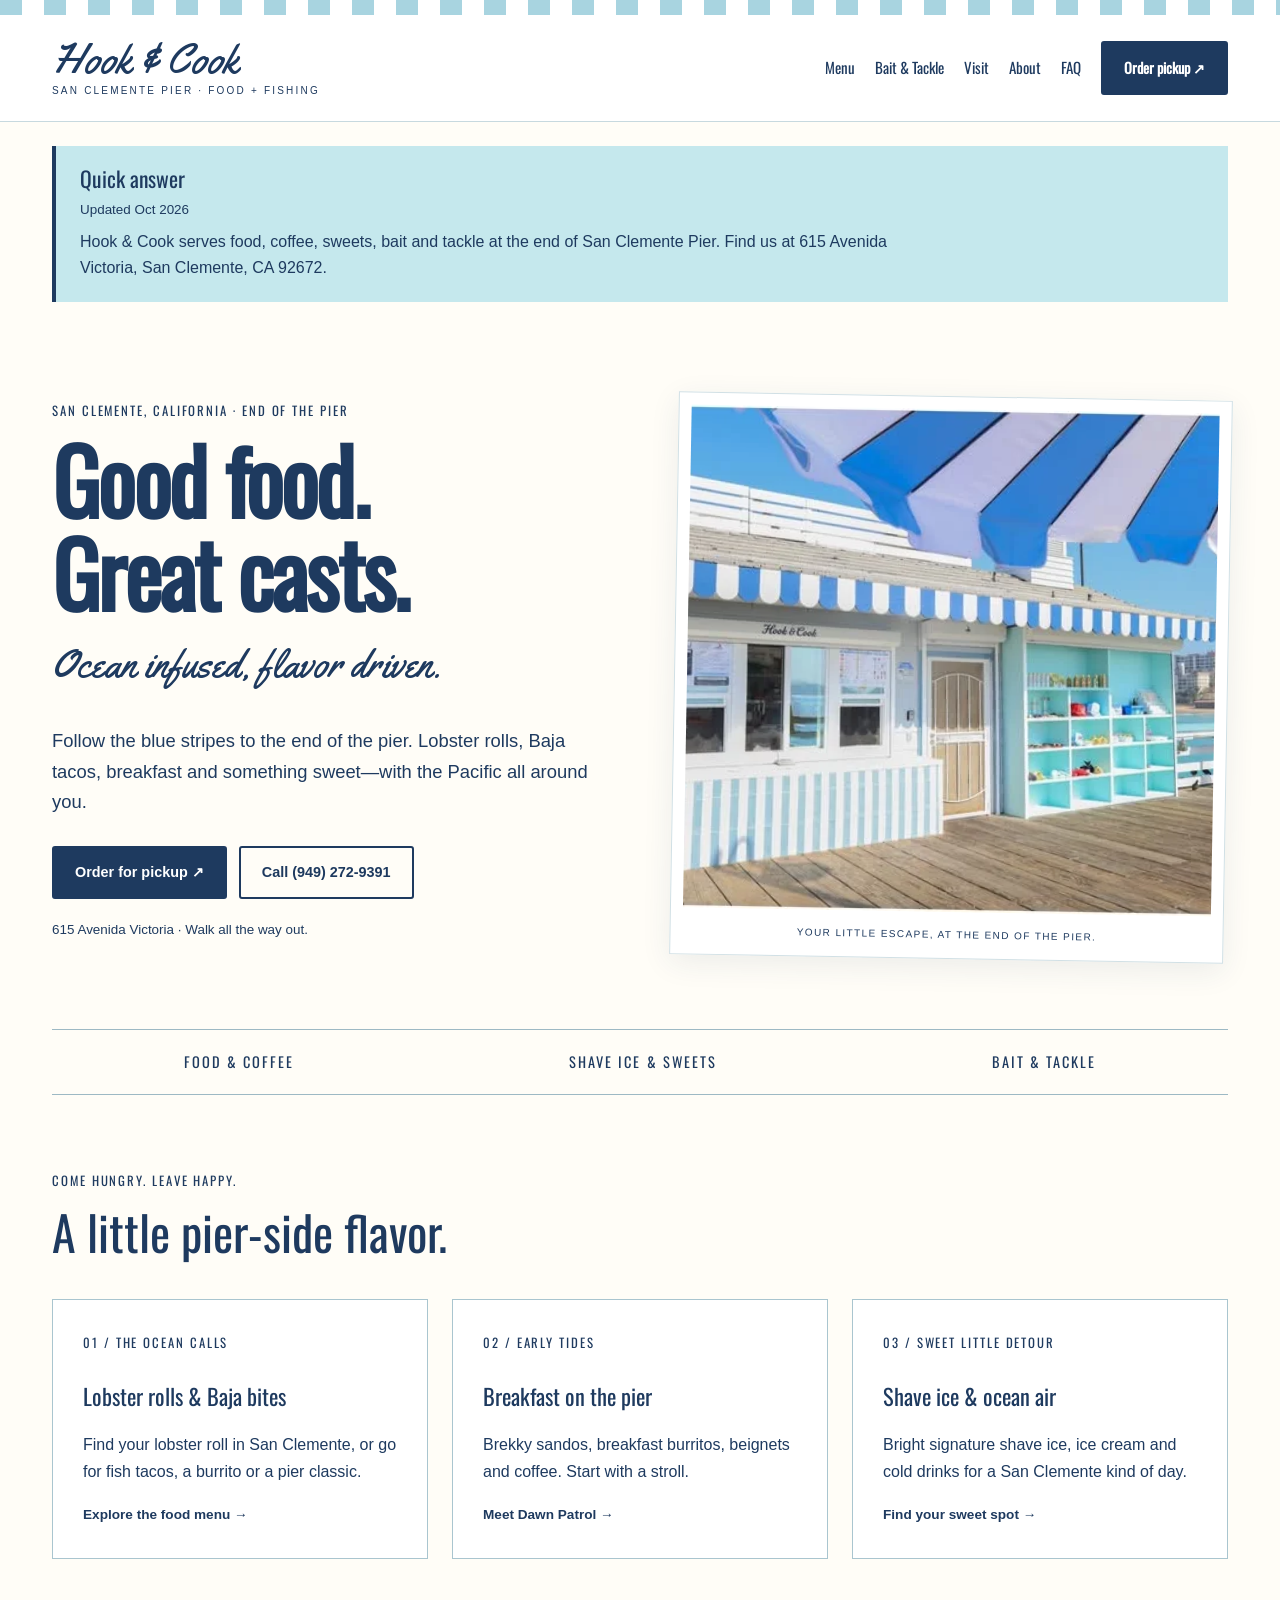
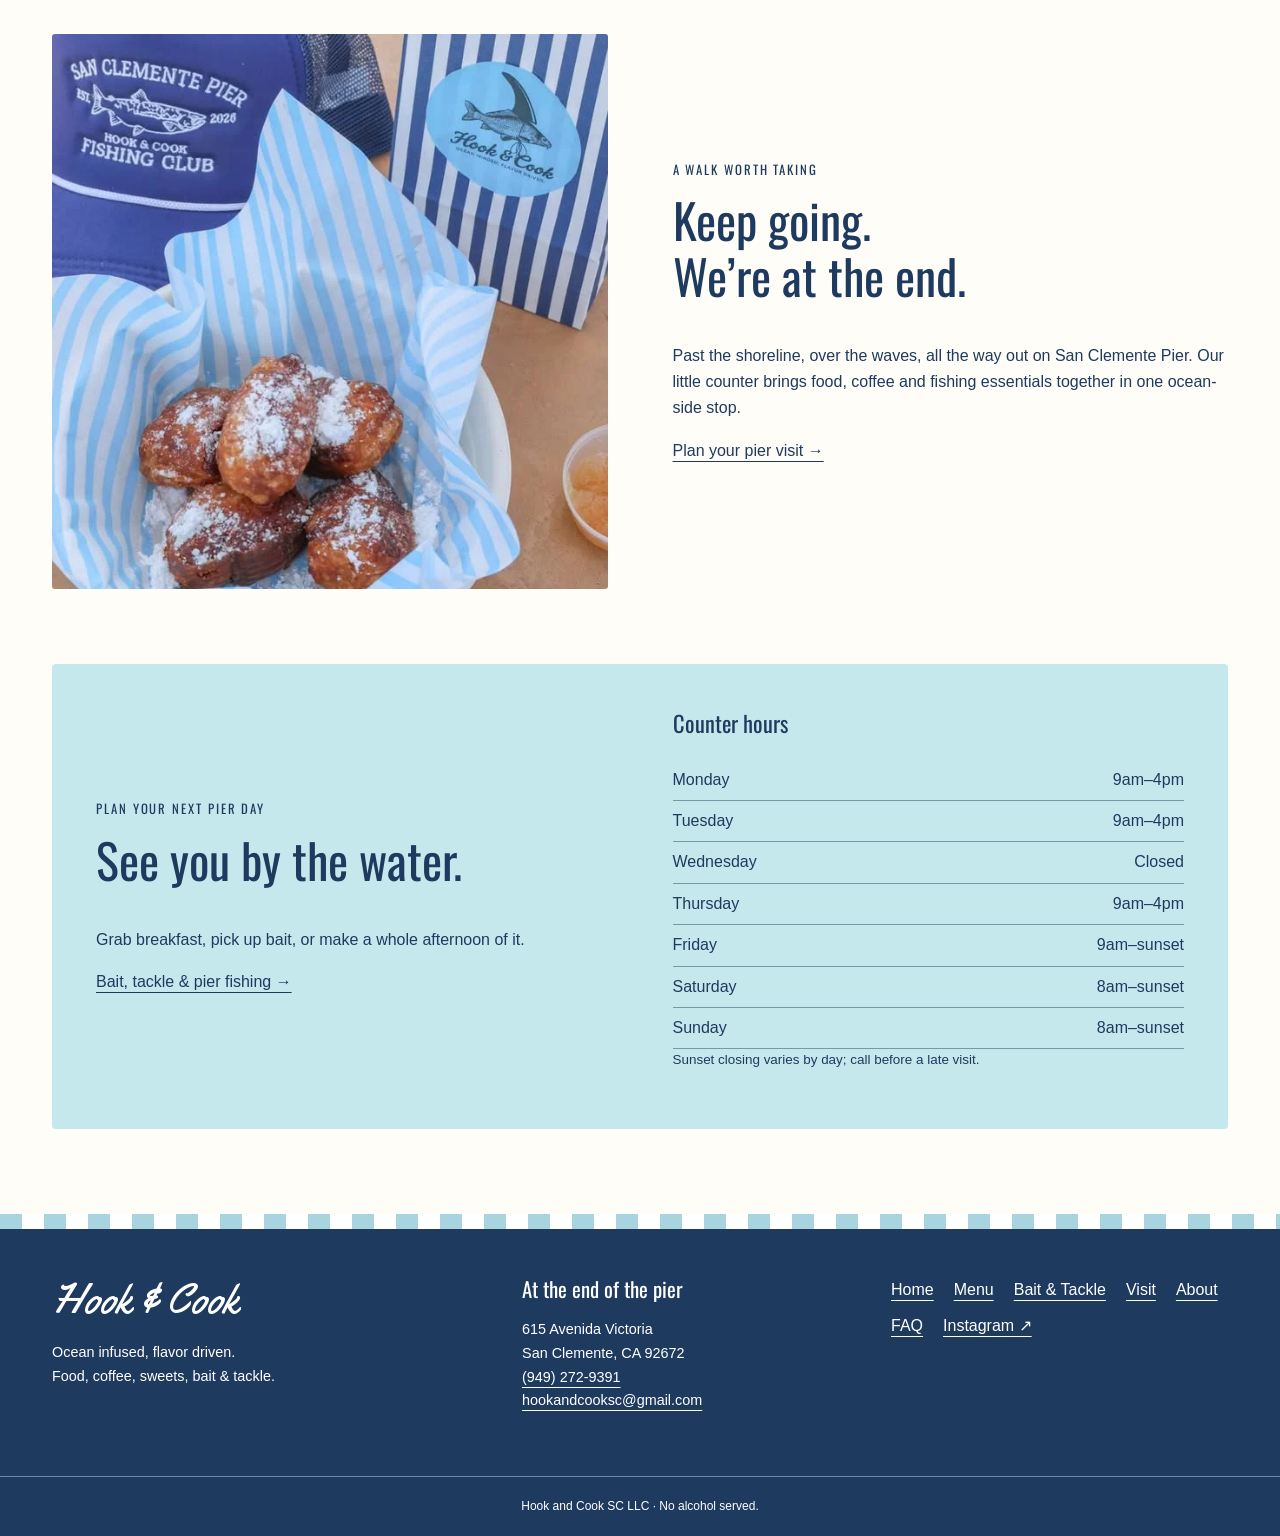
==== commit 69d43cfe: "Daily refresh 2026-10-28: 404.html, about.html, breakfast-san-clemente-pier.html, faq.html, feed.jso" ====
--- a/index.html
+++ b/index.html
@@ -1 +1 @@
-<!doctype html><html lang="en"><head><meta charset="utf-8"><meta name="viewport" content="width=device-width, initial-scale=1"><title>San Clemente Pier Food, Lobster Rolls &amp; Shave Ice | Hook &amp; Cook</title><meta name="description" content="Food, coffee, shave ice, bait and tackle at the end of San Clemente Pier. Explore Hook &amp; Cook’s menu, order pickup and plan your pier visit."><link rel="canonical" href="https://hookandcooksc.com/"><meta name="theme-color" content="#1e3a5f"><meta name="robots" content="index,follow"><meta property="og:type" content="website"><meta property="og:locale" content="en_US"><meta property="og:site_name" content="Hook &amp; Cook"><meta property="og:title" content="San Clemente Pier Food, Lobster Rolls &amp; Shave Ice | Hook &amp; Cook"><meta property="og:description" content="Food, coffee, shave ice, bait and tackle at the end of San Clemente Pier. Explore Hook &amp; Cook’s menu, order pickup and plan your pier visit."><meta property="og:url" content="https://hookandcooksc.com/"><meta property="og:image" content="https://hookandcooksc.com/assets/og-image.jpg"><meta property="og:image:width" content="1200"><meta property="og:image:height" content="630"><meta property="og:image:alt" content="Hook &amp; Cook at the end of San Clemente Pier"><meta name="twitter:card" content="summary_large_image"><meta name="twitter:title" content="San Clemente Pier Food, Lobster Rolls &amp; Shave Ice | Hook &amp; Cook"><meta name="twitter:description" content="Food, coffee, shave ice, bait and tackle at the end of San Clemente Pier. Explore Hook &amp; Cook’s menu, order pickup and plan your pier visit."><meta name="twitter:image" content="https://hookandcooksc.com/assets/og-image.jpg"><link rel="icon" href="assets/favicon.ico" sizes="48x48"><link rel="icon" type="image/svg+xml" href="assets/badge.svg"><link rel="apple-touch-icon" href="assets/icon-180.png"><link rel="manifest" href="site.webmanifest"><link rel="preload" href="assets/caps.woff2" as="font" type="font/woff2" crossorigin><link rel="preload" href="assets/script.woff2" as="font" type="font/woff2" crossorigin><style>@font-face{font-family:Yellowtail;src:url(assets/script.woff2) format('woff2');font-display:swap}@font-face{font-family:Oswald;src:url(assets/caps.woff2) format('woff2');font-display:swap}:root{--navy:#1e3a5f;--sky:#a8d4e0;--aqua:#c5e8ed;--mint:#48c9b0;--paper:#fffdf7}*{box-sizing:border-box}html{scroll-behavior:smooth;scroll-padding-top:25px}body{margin:0;background:var(--paper);color:var(--navy);font:16px/1.65 Arial,sans-serif}a{color:inherit;text-underline-offset:5px}a:hover{color:#275b78}a:focus-visible,summary:focus-visible{outline:3px solid #16675d;outline-offset:5px}img{display:block;width:100%;height:auto}picture{display:block}h1,h2,h3,p{margin-top:0}h1,h2,h3,.eyebrow,.number,.ribbon,nav{font-family:Oswald,'Arial Narrow',sans-serif}h1{font-size:clamp(3rem,7vw,6rem);line-height:1.03;font-weight:600;letter-spacing:-.03em;margin-bottom:24px}h2{font-size:clamp(2rem,4vw,3rem);line-height:1.15;font-weight:500}h3{font-size:1.4rem;line-height:1.3;font-weight:500}.script{font-family:Yellowtail,cursive}.tagline{font-size:clamp(1.8rem,3vw,2.6rem);line-height:1.2}.eyebrow,.number{font-size:.8rem;letter-spacing:.15em}.lead{font-size:1.15rem;max-width:600px}.small{font-size:.84rem}.draft{background:var(--navy);color:white;text-align:center;font-size:.72rem;letter-spacing:.08em;padding:7px 20px}.stripe{height:15px;background:repeating-linear-gradient(90deg,var(--sky) 0 22px,#fff 22px 44px)}header{background:#fff;border-bottom:1px solid #c7d9df}.header-inner{max-width:1240px;margin:auto;display:flex;align-items:center;justify-content:space-between;padding:22px 32px;gap:24px}.brand{text-decoration:none;white-space:nowrap}.wordmark{font-family:Yellowtail,cursive;font-size:2.6rem;line-height:1.1;display:block}.brand small{display:block;letter-spacing:.22em;font:10px/1.6 Arial,sans-serif;text-align:center}nav{display:flex;gap:20px;align-items:center;font-size:.94rem}nav a{text-decoration:none;white-space:nowrap;padding:8px 0}nav a[aria-current]{border-bottom:2px solid var(--navy)}.button{display:inline-block;padding:13px 21px;background:var(--navy);color:white;text-decoration:none;border:2px solid var(--navy);border-radius:3px;font-size:.9rem;font-weight:bold}.button:hover{background:#284c75;color:white}.button.outline{background:transparent;color:var(--navy)}.button.outline:hover{background:var(--aqua)}.actions{display:flex;flex-wrap:wrap;gap:12px;margin:28px 0 20px}.skip{position:absolute;left:10px;top:-100px;background:#fff;padding:12px;z-index:20}.skip:focus{top:10px}.wrap{max-width:1240px;margin:auto;padding:0 32px}.hero{display:grid;grid-template-columns:1fr 1fr;align-items:center;gap:68px;padding:70px 0}.hero-photo{position:relative;transform:rotate(1deg);padding:12px 12px 0;background:#fff;box-shadow:0 8px 30px #1e3a5f16;border:1px solid #d1e0e5}.hero-photo img{aspect-ratio:1.05;object-fit:cover}.photo-note{display:block;padding:15px 0;font-size:10px;letter-spacing:.14em;text-align:center}.ribbon{border-top:1px solid #9db9c4;border-bottom:1px solid #9db9c4;display:flex;justify-content:space-around;padding:20px 0;letter-spacing:.14em;font-size:.9rem;gap:12px}.section{margin:75px 0}.cards{display:grid;grid-template-columns:repeat(3,1fr);gap:24px}.card{display:block;text-decoration:none;border:1px solid #a9c5cf;background:white;padding:30px}.card h3{margin-top:25px}.card>span:last-child{font-weight:bold;font-size:.85rem}.split{display:grid;grid-template-columns:1fr 1fr;gap:65px;align-items:center}.split img{border-radius:3px}.aqua{background:var(--aqua);padding:44px;border-radius:4px}.hours{margin:0}.hours div{display:flex;justify-content:space-between;border-bottom:1px solid #729ba8;padding:7px 0;gap:24px}.hours dd{margin:0}.quick-answer{margin:24px 0;padding:20px 24px;background:var(--aqua);border-left:4px solid var(--navy)}.quick-answer h2{font-size:1.35rem;margin:0 0 8px}.quick-answer p{max-width:850px;margin:8px 0 0}.breadcrumb{font-size:.8rem;padding:24px 0}.page-heading{max-width:850px;margin:20px 0 45px}.page-heading h1{font-size:clamp(2.8rem,6vw,4.8rem)}.page-heading p{max-width:700px}.menu-grid{display:grid;grid-template-columns:1fr 1fr;gap:30px;align-items:start}.menu-section{border:1px solid #afc9d1;padding:30px;background:white;scroll-margin-top:20px}.menu-section h2{padding-bottom:20px;border-bottom:2px solid var(--navy);font-size:2rem}.menu-item{border-bottom:1px dashed #b5cbd2;padding:14px 0}.menu-item:last-child{border:0}.item-line{display:flex;justify-content:space-between;gap:18px;align-items:baseline}.item-line h3{font-size:1.16rem;margin:0}.price{white-space:nowrap;font-weight:bold;font-size:.94rem}.menu-item p{font-size:.86rem;margin:8px 0 0;line-height:1.5}.variant{font-style:italic}.section-nav{display:flex;gap:10px;flex-wrap:wrap;margin-bottom:24px}.section-nav a{padding:9px 13px;border:1px solid #8cabb9;font-size:.83rem;text-decoration:none;background:white}.section-nav a:hover{background:var(--aqua)}.badge{max-width:270px;justify-self:center}.faq-list{max-width:900px}details{border-bottom:1px solid #8fafbb;padding:20px 0}summary{font-family:Oswald,sans-serif;font-size:1.35rem;cursor:pointer;padding:5px 0}details p{margin:15px 0 0;max-width:800px}footer{margin-top:85px;background:var(--navy);color:white}footer a:hover{color:var(--aqua)}.footer-inner{max-width:1240px;margin:auto;padding:48px 32px;display:grid;grid-template-columns:1.3fr 1fr 1fr;gap:32px}.footer-inner .wordmark{margin-bottom:18px}.footer-inner p{font-size:.9rem}.footer-links{display:flex;flex-wrap:wrap;gap:10px 20px;align-content:start}.fineprint{border-top:1px solid #6e88a5;padding:20px 32px;text-align:center;font-size:.75rem}@media(max-width:900px){.header-inner{flex-direction:column;gap:16px}nav{flex-wrap:wrap;justify-content:center;gap:6px 18px}.hero{gap:30px;padding:40px 0}.cards{grid-template-columns:1fr}.split{gap:30px}.footer-inner{grid-template-columns:1fr 1fr}.hero-photo{transform:none}}@media(max-width:600px){.wrap{padding:0 22px}.header-inner{padding:20px 16px}.wordmark{font-size:2.35rem}nav{font-size:.94rem}nav .button{padding:8px 12px}.hero,.split,.menu-grid{grid-template-columns:1fr}.hero{padding:35px 0;gap:25px}.hero-photo{max-width:100%}.hero-photo img{aspect-ratio:1.25}.hero h1{font-size:3.65rem}.actions{gap:10px}.actions .button{padding:12px 15px}.ribbon{font-size:.66rem;letter-spacing:.06em;padding:16px 0}.section{margin:48px 0}.aqua{padding:27px}.menu-section{padding:23px}.item-line{gap:12px}.page-heading{margin-bottom:30px}.footer-inner{grid-template-columns:1fr;padding:35px 22px}.section-nav a{padding:10px 12px}.draft{font-size:.67rem}.badge{max-width:210px}.hero .lead{font-size:1.05rem}}@media(prefers-reduced-motion:reduce){html{scroll-behavior:auto}} .menu-section#merchandise{grid-column:1/-1}.menu-section#merchandise .menu-item{break-inside:avoid}.menu-section#merchandise{columns:2;column-gap:40px}.menu-section#merchandise>h2,.menu-section#merchandise>.eyebrow{column-span:all}@media(max-width:600px){.menu-section#merchandise{columns:1}}</style><script type="application/ld+json">{"@context": "https://schema.org", "@graph": [{"@type": "Restaurant", "@id": "https://hookandcooksc.com/#restaurant", "name": "Hook & Cook", "legalName": "Hook and Cook SC LLC", "url": "https://hookandcooksc.com/", "image": "https://hookandcooksc.com/assets/og-image.jpg", "address": {"@type": "PostalAddress", "streetAddress": "615 Avenida Victoria", "addressLocality": "San Clemente", "addressRegion": "CA", "postalCode": "92672", "addressCountry": "US"}, "geo": {"@type": "GeoCoordinates", "latitude": 33.4179, "longitude": -117.6233}, "telephone": "+19492729391", "servesCuisine": ["Seafood", "Baja-style", "Breakfast"], "priceRange": "$–$$", "openingHoursSpecification": [{"@type": "OpeningHoursSpecification", "dayOfWeek": "https://schema.org/Monday", "opens": "09:00", "closes": "16:00", "description": "Regular hours."}, {"@type": "OpeningHoursSpecification", "dayOfWeek": "https://schema.org/Tuesday", "opens": "09:00", "closes": "16:00", "description": "Regular hours."}, {"@type": "OpeningHoursSpecification", "dayOfWeek": "https://schema.org/Thursday", "opens": "09:00", "closes": "16:00", "description": "Regular hours."}, {"@type": "OpeningHoursSpecification", "dayOfWeek": "https://schema.org/Friday", "opens": "09:00", "closes": "18:00", "description": "Regular hours."}, {"@type": "OpeningHoursSpecification", "dayOfWeek": "https://schema.org/Saturday", "opens": "08:00", "closes": "18:00", "description": "Regular hours."}, {"@type": "OpeningHoursSpecification", "dayOfWeek": "https://schema.org/Sunday", "opens": "08:00", "closes": "18:00", "description": "Regular hours."}], "hasMenu": "https://hookandcooksc.com/menu.html#menu", "acceptsReservations": false, "sameAs": ["https://www.instagram.com/hookandcookscpier/"]}, {"@type": "SportingGoodsStore", "@id": "https://hookandcooksc.com/#bait-store", "name": "Hook & Cook Bait & Tackle", "url": "https://hookandcooksc.com/fishing.html", "address": {"@type": "PostalAddress", "streetAddress": "615 Avenida Victoria", "addressLocality": "San Clemente", "addressRegion": "CA", "postalCode": "92672", "addressCountry": "US"}, "telephone": "+19492729391", "image": "https://hookandcooksc.com/assets/pier-shack.jpg", "parentOrganization": {"@id": "https://hookandcooksc.com/#restaurant"}}, {"@type": "BreadcrumbList", "itemListElement": [{"@type": "ListItem", "position": 1, "name": "Home", "item": "https://hookandcooksc.com/"}]}]}</script></head><body><a class="skip" href="#main">Skip to content</a><div class="stripe"></div><header><div class="header-inner"><a class="brand" href="index.html" aria-label="Hook &amp; Cook home"><span class="wordmark">Hook &amp; Cook</span><small>SAN CLEMENTE PIER · FOOD + FISHING</small></a><nav aria-label="Main navigation"><a href="menu.html" >Menu</a><a href="fishing.html" >Bait & Tackle</a><a href="visit.html" >Visit</a><a href="about.html" >About</a><a href="faq.html" >FAQ</a><a class="button" href="https://cash.app/$hookcookus">Order pickup ↗</a></nav></div></header><main id="main" class="wrap"><aside class="quick-answer" aria-labelledby="quick-answer-title"><h2 id="quick-answer-title">Quick answer</h2><p class="small">Updated Oct 2026</p><p>Hook &amp; Cook serves food, coffee, sweets, bait and tackle at the end of San Clemente Pier. Find us at 615 Avenida Victoria, San Clemente, CA 92672.</p></aside><section class="hero"><div><p class="eyebrow">SAN CLEMENTE, CALIFORNIA · END OF THE PIER</p><h1>Good food.<br>Great casts.</h1><p class="script tagline">Ocean infused, flavor driven.</p><p class="lead">Follow the blue stripes to the end of the pier. Lobster rolls, Baja tacos, breakfast and something sweet—with the Pacific all around you.</p><div class="actions"><a class="button" href="https://cash.app/$hookcookus">Order for pickup ↗</a><a class="button outline" href="tel:+19492729391">Call (949) 272-9391</a></div><p class="small">615 Avenida Victoria · Walk all the way out.</p></div><div class="hero-photo"><picture><source srcset="assets/pier-shack.webp" type="image/webp"><img src="assets/pier-shack.jpg" width="640" height="430" alt="Hook & Cook’s white pier shack with blue striped awnings and an aqua display beside the Pacific Ocean." loading="eager" fetchpriority=high></picture><span class="photo-note">YOUR LITTLE ESCAPE, AT THE END OF THE PIER.</span></div></section><section class="ribbon"><span>FOOD & COFFEE</span><span>SHAVE ICE & SWEETS</span><span>BAIT & TACKLE</span></section><section class="section"><p class="eyebrow">COME HUNGRY. LEAVE HAPPY.</p><h2>A little pier-side flavor.</h2><div class="cards"><a class="card" href="menu.html#lobster-specialties"><span class="number">01 / THE OCEAN CALLS</span><h3>Lobster rolls & Baja bites</h3><p>Find your lobster roll in San Clemente, or go for fish tacos, a burrito or a pier classic.</p><span>Explore the food menu →</span></a><a class="card" href="menu.html#dawn-patrol"><span class="number">02 / EARLY TIDES</span><h3>Breakfast on the pier</h3><p>Brekky sandos, breakfast burritos, beignets and coffee. Start with a stroll.</p><span>Meet Dawn Patrol →</span></a><a class="card" href="menu.html#signature-shave-ice"><span class="number">03 / SWEET LITTLE DETOUR</span><h3>Shave ice & ocean air</h3><p>Bright signature shave ice, ice cream and cold drinks for a San Clemente kind of day.</p><span>Find your sweet spot →</span></a></div></section><section class="split section"><div><picture><source srcset="assets/beignets.webp" type="image/webp"><img src="assets/beignets.jpg" width="640" height="640" alt="Powdered-sugar beignets with a Hook & Cook fishing-club hat and blue-and-white striped bag." loading="lazy" ></picture></div><div><p class="eyebrow">A WALK WORTH TAKING</p><h2>Keep going.<br>We’re at the end.</h2><p>Past the shoreline, over the waves, all the way out on San Clemente Pier. Our little counter brings food, coffee and fishing essentials together in one ocean-side stop.</p><a class="text-link" href="visit.html">Plan your pier visit →</a></div></section><section class="split section aqua"><div><p class="eyebrow">PLAN YOUR NEXT PIER DAY</p><h2>See you by the water.</h2><p>Grab breakfast, pick up bait, or make a whole afternoon of it.</p><a class="text-link" href="fishing.html">Bait, tackle & pier fishing →</a></div><div><h3>Counter hours</h3><dl class="hours"><div><dt>Monday</dt><dd>9am–4pm</dd></div><div><dt>Tuesday</dt><dd>9am–4pm</dd></div><div><dt>Wednesday</dt><dd>Closed</dd></div><div><dt>Thursday</dt><dd>9am–4pm</dd></div><div><dt>Friday</dt><dd>9am–6pm</dd></div><div><dt>Saturday</dt><dd>8am–6pm</dd></div><div><dt>Sunday</dt><dd>8am–6pm</dd></div></dl></div></section></main><footer><div class="stripe"></div><div class="footer-inner"><div><span class="wordmark">Hook &amp; Cook</span><p>Ocean infused, flavor driven.<br>Food, coffee, sweets, bait & tackle.</p></div><div><h2 style="font-size:1.3rem">At the end of the pier</h2><p>615 Avenida Victoria<br>San Clemente, CA 92672<br><a href="tel:+19492729391">(949) 272-9391</a><br><a href="mailto:hookandcooksc@gmail.com">hookandcooksc@gmail.com</a></p></div><div class="footer-links"><a href="index.html">Home</a><a href="menu.html">Menu</a><a href="fishing.html">Bait & Tackle</a><a href="visit.html">Visit</a><a href="about.html">About</a><a href="faq.html">FAQ</a><a href="https://www.instagram.com/hookandcookscpier/">Instagram ↗</a></div></div><div class="fineprint">Hook and Cook SC LLC · No alcohol served.</div></footer></body></html>+<!doctype html><html lang="en"><head><meta charset="utf-8"><meta name="viewport" content="width=device-width, initial-scale=1"><title>San Clemente Pier Food, Lobster Rolls &amp; Shave Ice | Hook &amp; Cook</title><meta name="description" content="Food, coffee, shave ice, bait and tackle at the end of San Clemente Pier. Explore Hook &amp; Cook’s menu, order pickup and plan your pier visit."><link rel="canonical" href="https://hookandcooksc.com/"><meta name="theme-color" content="#1e3a5f"><meta name="robots" content="index,follow"><meta property="og:type" content="website"><meta property="og:locale" content="en_US"><meta property="og:site_name" content="Hook &amp; Cook"><meta property="og:title" content="San Clemente Pier Food, Lobster Rolls &amp; Shave Ice | Hook &amp; Cook"><meta property="og:description" content="Food, coffee, shave ice, bait and tackle at the end of San Clemente Pier. Explore Hook &amp; Cook’s menu, order pickup and plan your pier visit."><meta property="og:url" content="https://hookandcooksc.com/"><meta property="og:image" content="https://hookandcooksc.com/assets/og-image.jpg"><meta property="og:image:width" content="1200"><meta property="og:image:height" content="630"><meta property="og:image:alt" content="Hook &amp; Cook at the end of San Clemente Pier"><meta name="twitter:card" content="summary_large_image"><meta name="twitter:title" content="San Clemente Pier Food, Lobster Rolls &amp; Shave Ice | Hook &amp; Cook"><meta name="twitter:description" content="Food, coffee, shave ice, bait and tackle at the end of San Clemente Pier. Explore Hook &amp; Cook’s menu, order pickup and plan your pier visit."><meta name="twitter:image" content="https://hookandcooksc.com/assets/og-image.jpg"><link rel="icon" href="assets/favicon.ico" sizes="48x48"><link rel="icon" type="image/svg+xml" href="assets/badge.svg"><link rel="apple-touch-icon" href="assets/icon-180.png"><link rel="manifest" href="site.webmanifest"><link rel="preload" href="assets/caps.woff2" as="font" type="font/woff2" crossorigin><link rel="preload" href="assets/script.woff2" as="font" type="font/woff2" crossorigin><style>@font-face{font-family:Yellowtail;src:url(assets/script.woff2) format('woff2');font-display:swap}@font-face{font-family:Oswald;src:url(assets/caps.woff2) format('woff2');font-display:swap}:root{--navy:#1e3a5f;--sky:#a8d4e0;--aqua:#c5e8ed;--mint:#48c9b0;--paper:#fffdf7}*{box-sizing:border-box}html{scroll-behavior:smooth;scroll-padding-top:25px}body{margin:0;background:var(--paper);color:var(--navy);font:16px/1.65 Arial,sans-serif}a{color:inherit;text-underline-offset:5px}a:hover{color:#275b78}a:focus-visible,summary:focus-visible{outline:3px solid #16675d;outline-offset:5px}img{display:block;width:100%;height:auto}picture{display:block}h1,h2,h3,p{margin-top:0}h1,h2,h3,.eyebrow,.number,.ribbon,nav{font-family:Oswald,'Arial Narrow',sans-serif}h1{font-size:clamp(3rem,7vw,6rem);line-height:1.03;font-weight:600;letter-spacing:-.03em;margin-bottom:24px}h2{font-size:clamp(2rem,4vw,3rem);line-height:1.15;font-weight:500}h3{font-size:1.4rem;line-height:1.3;font-weight:500}.script{font-family:Yellowtail,cursive}.tagline{font-size:clamp(1.8rem,3vw,2.6rem);line-height:1.2}.eyebrow,.number{font-size:.8rem;letter-spacing:.15em}.lead{font-size:1.15rem;max-width:600px}.small{font-size:.84rem}.draft{background:var(--navy);color:white;text-align:center;font-size:.72rem;letter-spacing:.08em;padding:7px 20px}.stripe{height:15px;background:repeating-linear-gradient(90deg,var(--sky) 0 22px,#fff 22px 44px)}header{background:#fff;border-bottom:1px solid #c7d9df}.header-inner{max-width:1240px;margin:auto;display:flex;align-items:center;justify-content:space-between;padding:22px 32px;gap:24px}.brand{text-decoration:none;white-space:nowrap}.wordmark{font-family:Yellowtail,cursive;font-size:2.6rem;line-height:1.1;display:block}.brand small{display:block;letter-spacing:.22em;font:10px/1.6 Arial,sans-serif;text-align:center}nav{display:flex;gap:20px;align-items:center;font-size:.94rem}nav a{text-decoration:none;white-space:nowrap;padding:8px 0}nav a[aria-current]{border-bottom:2px solid var(--navy)}.button{display:inline-block;padding:13px 21px;background:var(--navy);color:white;text-decoration:none;border:2px solid var(--navy);border-radius:3px;font-size:.9rem;font-weight:bold}.button:hover{background:#284c75;color:white}.button.outline{background:transparent;color:var(--navy)}.button.outline:hover{background:var(--aqua)}.actions{display:flex;flex-wrap:wrap;gap:12px;margin:28px 0 20px}.skip{position:absolute;left:10px;top:-100px;background:#fff;padding:12px;z-index:20}.skip:focus{top:10px}.wrap{max-width:1240px;margin:auto;padding:0 32px}.hero{display:grid;grid-template-columns:1fr 1fr;align-items:center;gap:68px;padding:70px 0}.hero-photo{position:relative;transform:rotate(1deg);padding:12px 12px 0;background:#fff;box-shadow:0 8px 30px #1e3a5f16;border:1px solid #d1e0e5}.hero-photo img{aspect-ratio:1.05;object-fit:cover}.photo-note{display:block;padding:15px 0;font-size:10px;letter-spacing:.14em;text-align:center}.ribbon{border-top:1px solid #9db9c4;border-bottom:1px solid #9db9c4;display:flex;justify-content:space-around;padding:20px 0;letter-spacing:.14em;font-size:.9rem;gap:12px}.section{margin:75px 0}.cards{display:grid;grid-template-columns:repeat(3,1fr);gap:24px}.card{display:block;text-decoration:none;border:1px solid #a9c5cf;background:white;padding:30px}.card h3{margin-top:25px}.card>span:last-child{font-weight:bold;font-size:.85rem}.split{display:grid;grid-template-columns:1fr 1fr;gap:65px;align-items:center}.split img{border-radius:3px}.aqua{background:var(--aqua);padding:44px;border-radius:4px}.hours{margin:0}.hours div{display:flex;justify-content:space-between;border-bottom:1px solid #729ba8;padding:7px 0;gap:24px}.hours dd{margin:0}.quick-answer{margin:24px 0;padding:20px 24px;background:var(--aqua);border-left:4px solid var(--navy)}.quick-answer h2{font-size:1.35rem;margin:0 0 8px}.quick-answer p{max-width:850px;margin:8px 0 0}.breadcrumb{font-size:.8rem;padding:24px 0}.page-heading{max-width:850px;margin:20px 0 45px}.page-heading h1{font-size:clamp(2.8rem,6vw,4.8rem)}.page-heading p{max-width:700px}.menu-grid{display:grid;grid-template-columns:1fr 1fr;gap:30px;align-items:start}.menu-section{border:1px solid #afc9d1;padding:30px;background:white;scroll-margin-top:20px}.menu-section h2{padding-bottom:20px;border-bottom:2px solid var(--navy);font-size:2rem}.menu-item{border-bottom:1px dashed #b5cbd2;padding:14px 0}.menu-item:last-child{border:0}.item-line{display:flex;justify-content:space-between;gap:18px;align-items:baseline}.item-line h3{font-size:1.16rem;margin:0}.price{white-space:nowrap;font-weight:bold;font-size:.94rem}.menu-item p{font-size:.86rem;margin:8px 0 0;line-height:1.5}.variant{font-style:italic}.section-nav{display:flex;gap:10px;flex-wrap:wrap;margin-bottom:24px}.section-nav a{padding:9px 13px;border:1px solid #8cabb9;font-size:.83rem;text-decoration:none;background:white}.section-nav a:hover{background:var(--aqua)}.badge{max-width:270px;justify-self:center}.faq-list{max-width:900px}details{border-bottom:1px solid #8fafbb;padding:20px 0}summary{font-family:Oswald,sans-serif;font-size:1.35rem;cursor:pointer;padding:5px 0}details p{margin:15px 0 0;max-width:800px}footer{margin-top:85px;background:var(--navy);color:white}footer a:hover{color:var(--aqua)}.footer-inner{max-width:1240px;margin:auto;padding:48px 32px;display:grid;grid-template-columns:1.3fr 1fr 1fr;gap:32px}.footer-inner .wordmark{margin-bottom:18px}.footer-inner p{font-size:.9rem}.footer-links{display:flex;flex-wrap:wrap;gap:10px 20px;align-content:start}.fineprint{border-top:1px solid #6e88a5;padding:20px 32px;text-align:center;font-size:.75rem}@media(max-width:900px){.header-inner{flex-direction:column;gap:16px}nav{flex-wrap:wrap;justify-content:center;gap:6px 18px}.hero{gap:30px;padding:40px 0}.cards{grid-template-columns:1fr}.split{gap:30px}.footer-inner{grid-template-columns:1fr 1fr}.hero-photo{transform:none}}@media(max-width:600px){.wrap{padding:0 22px}.header-inner{padding:20px 16px}.wordmark{font-size:2.35rem}nav{font-size:.94rem}nav .button{padding:8px 12px}.hero,.split,.menu-grid{grid-template-columns:1fr}.hero{padding:35px 0;gap:25px}.hero-photo{max-width:100%}.hero-photo img{aspect-ratio:1.25}.hero h1{font-size:3.65rem}.actions{gap:10px}.actions .button{padding:12px 15px}.ribbon{font-size:.66rem;letter-spacing:.06em;padding:16px 0}.section{margin:48px 0}.aqua{padding:27px}.menu-section{padding:23px}.item-line{gap:12px}.page-heading{margin-bottom:30px}.footer-inner{grid-template-columns:1fr;padding:35px 22px}.section-nav a{padding:10px 12px}.draft{font-size:.67rem}.badge{max-width:210px}.hero .lead{font-size:1.05rem}}@media(prefers-reduced-motion:reduce){html{scroll-behavior:auto}} .menu-section#merchandise{grid-column:1/-1}.menu-section#merchandise .menu-item{break-inside:avoid}.menu-section#merchandise{columns:2;column-gap:40px}.menu-section#merchandise>h2,.menu-section#merchandise>.eyebrow{column-span:all}@media(max-width:600px){.menu-section#merchandise{columns:1}}</style><script type="application/ld+json">{"@context": "https://schema.org", "@graph": [{"@type": "Restaurant", "@id": "https://hookandcooksc.com/#restaurant", "name": "Hook & Cook", "legalName": "Hook and Cook SC LLC", "url": "https://hookandcooksc.com/", "image": "https://hookandcooksc.com/assets/og-image.jpg", "address": {"@type": "PostalAddress", "streetAddress": "615 Avenida Victoria", "addressLocality": "San Clemente", "addressRegion": "CA", "postalCode": "92672", "addressCountry": "US"}, "geo": {"@type": "GeoCoordinates", "latitude": 33.4179, "longitude": -117.6233}, "telephone": "+19492729391", "servesCuisine": ["Seafood", "Baja-style", "Breakfast"], "priceRange": "$–$$", "openingHoursSpecification": [{"@type": "OpeningHoursSpecification", "dayOfWeek": "https://schema.org/Monday", "opens": "09:00", "closes": "16:00", "description": "Regular hours."}, {"@type": "OpeningHoursSpecification", "dayOfWeek": "https://schema.org/Tuesday", "opens": "09:00", "closes": "16:00", "description": "Regular hours."}, {"@type": "OpeningHoursSpecification", "dayOfWeek": "https://schema.org/Thursday", "opens": "09:00", "closes": "16:00", "description": "Regular hours."}, {"@type": "OpeningHoursSpecification", "dayOfWeek": "https://schema.org/Friday", "opens": "09:00", "description": "Closes at sunset; time varies by season. Call before a late visit."}, {"@type": "OpeningHoursSpecification", "dayOfWeek": "https://schema.org/Saturday", "opens": "08:00", "description": "Closes at sunset; time varies by season. Call before a late visit."}, {"@type": "OpeningHoursSpecification", "dayOfWeek": "https://schema.org/Sunday", "opens": "08:00", "description": "Closes at sunset; time varies by season. Call before a late visit."}], "hasMenu": "https://hookandcooksc.com/menu.html#menu", "acceptsReservations": false, "sameAs": ["https://www.instagram.com/hookandcookscpier/"]}, {"@type": "SportingGoodsStore", "@id": "https://hookandcooksc.com/#bait-store", "name": "Hook & Cook Bait & Tackle", "url": "https://hookandcooksc.com/fishing.html", "address": {"@type": "PostalAddress", "streetAddress": "615 Avenida Victoria", "addressLocality": "San Clemente", "addressRegion": "CA", "postalCode": "92672", "addressCountry": "US"}, "telephone": "+19492729391", "image": "https://hookandcooksc.com/assets/pier-shack.jpg", "parentOrganization": {"@id": "https://hookandcooksc.com/#restaurant"}}, {"@type": "BreadcrumbList", "itemListElement": [{"@type": "ListItem", "position": 1, "name": "Home", "item": "https://hookandcooksc.com/"}]}]}</script></head><body><a class="skip" href="#main">Skip to content</a><div class="stripe"></div><header><div class="header-inner"><a class="brand" href="index.html" aria-label="Hook &amp; Cook home"><span class="wordmark">Hook &amp; Cook</span><small>SAN CLEMENTE PIER · FOOD + FISHING</small></a><nav aria-label="Main navigation"><a href="menu.html" >Menu</a><a href="fishing.html" >Bait & Tackle</a><a href="visit.html" >Visit</a><a href="about.html" >About</a><a href="faq.html" >FAQ</a><a class="button" href="https://cash.app/$hookcookus">Order pickup ↗</a></nav></div></header><main id="main" class="wrap"><aside class="quick-answer" aria-labelledby="quick-answer-title"><h2 id="quick-answer-title">Quick answer</h2><p class="small">Updated Oct 2026</p><p>Hook &amp; Cook serves food, coffee, sweets, bait and tackle at the end of San Clemente Pier. Find us at 615 Avenida Victoria, San Clemente, CA 92672.</p></aside><section class="hero"><div><p class="eyebrow">SAN CLEMENTE, CALIFORNIA · END OF THE PIER</p><h1>Good food.<br>Great casts.</h1><p class="script tagline">Ocean infused, flavor driven.</p><p class="lead">Follow the blue stripes to the end of the pier. Lobster rolls, Baja tacos, breakfast and something sweet—with the Pacific all around you.</p><div class="actions"><a class="button" href="https://cash.app/$hookcookus">Order for pickup ↗</a><a class="button outline" href="tel:+19492729391">Call (949) 272-9391</a></div><p class="small">615 Avenida Victoria · Walk all the way out.</p></div><div class="hero-photo"><picture><source srcset="assets/pier-shack.webp" type="image/webp"><img src="assets/pier-shack.jpg" width="640" height="430" alt="Hook & Cook’s white pier shack with blue striped awnings and an aqua display beside the Pacific Ocean." loading="eager" fetchpriority=high></picture><span class="photo-note">YOUR LITTLE ESCAPE, AT THE END OF THE PIER.</span></div></section><section class="ribbon"><span>FOOD & COFFEE</span><span>SHAVE ICE & SWEETS</span><span>BAIT & TACKLE</span></section><section class="section"><p class="eyebrow">COME HUNGRY. LEAVE HAPPY.</p><h2>A little pier-side flavor.</h2><div class="cards"><a class="card" href="menu.html#lobster-specialties"><span class="number">01 / THE OCEAN CALLS</span><h3>Lobster rolls & Baja bites</h3><p>Find your lobster roll in San Clemente, or go for fish tacos, a burrito or a pier classic.</p><span>Explore the food menu →</span></a><a class="card" href="menu.html#dawn-patrol"><span class="number">02 / EARLY TIDES</span><h3>Breakfast on the pier</h3><p>Brekky sandos, breakfast burritos, beignets and coffee. Start with a stroll.</p><span>Meet Dawn Patrol →</span></a><a class="card" href="menu.html#signature-shave-ice"><span class="number">03 / SWEET LITTLE DETOUR</span><h3>Shave ice & ocean air</h3><p>Bright signature shave ice, ice cream and cold drinks for a San Clemente kind of day.</p><span>Find your sweet spot →</span></a></div></section><section class="split section"><div><picture><source srcset="assets/beignets.webp" type="image/webp"><img src="assets/beignets.jpg" width="640" height="640" alt="Powdered-sugar beignets with a Hook & Cook fishing-club hat and blue-and-white striped bag." loading="lazy" ></picture></div><div><p class="eyebrow">A WALK WORTH TAKING</p><h2>Keep going.<br>We’re at the end.</h2><p>Past the shoreline, over the waves, all the way out on San Clemente Pier. Our little counter brings food, coffee and fishing essentials together in one ocean-side stop.</p><a class="text-link" href="visit.html">Plan your pier visit →</a></div></section><section class="split section aqua"><div><p class="eyebrow">PLAN YOUR NEXT PIER DAY</p><h2>See you by the water.</h2><p>Grab breakfast, pick up bait, or make a whole afternoon of it.</p><a class="text-link" href="fishing.html">Bait, tackle & pier fishing →</a></div><div><h3>Counter hours</h3><dl class="hours"><div><dt>Monday</dt><dd>9am–4pm</dd></div><div><dt>Tuesday</dt><dd>9am–4pm</dd></div><div><dt>Wednesday</dt><dd>Closed</dd></div><div><dt>Thursday</dt><dd>9am–4pm</dd></div><div><dt>Friday</dt><dd>9am–sunset</dd></div><div><dt>Saturday</dt><dd>8am–sunset</dd></div><div><dt>Sunday</dt><dd>8am–sunset</dd></div></dl><p class="small">Sunset closing varies by day; call before a late visit.</p></div></section></main><footer><div class="stripe"></div><div class="footer-inner"><div><span class="wordmark">Hook &amp; Cook</span><p>Ocean infused, flavor driven.<br>Food, coffee, sweets, bait & tackle.</p></div><div><h2 style="font-size:1.3rem">At the end of the pier</h2><p>615 Avenida Victoria<br>San Clemente, CA 92672<br><a href="tel:+19492729391">(949) 272-9391</a><br><a href="mailto:hookandcooksc@gmail.com">hookandcooksc@gmail.com</a></p></div><div class="footer-links"><a href="index.html">Home</a><a href="menu.html">Menu</a><a href="fishing.html">Bait & Tackle</a><a href="visit.html">Visit</a><a href="about.html">About</a><a href="faq.html">FAQ</a><a href="https://www.instagram.com/hookandcookscpier/">Instagram ↗</a></div></div><div class="fineprint">Hook and Cook SC LLC · No alcohol served.</div></footer></body></html>
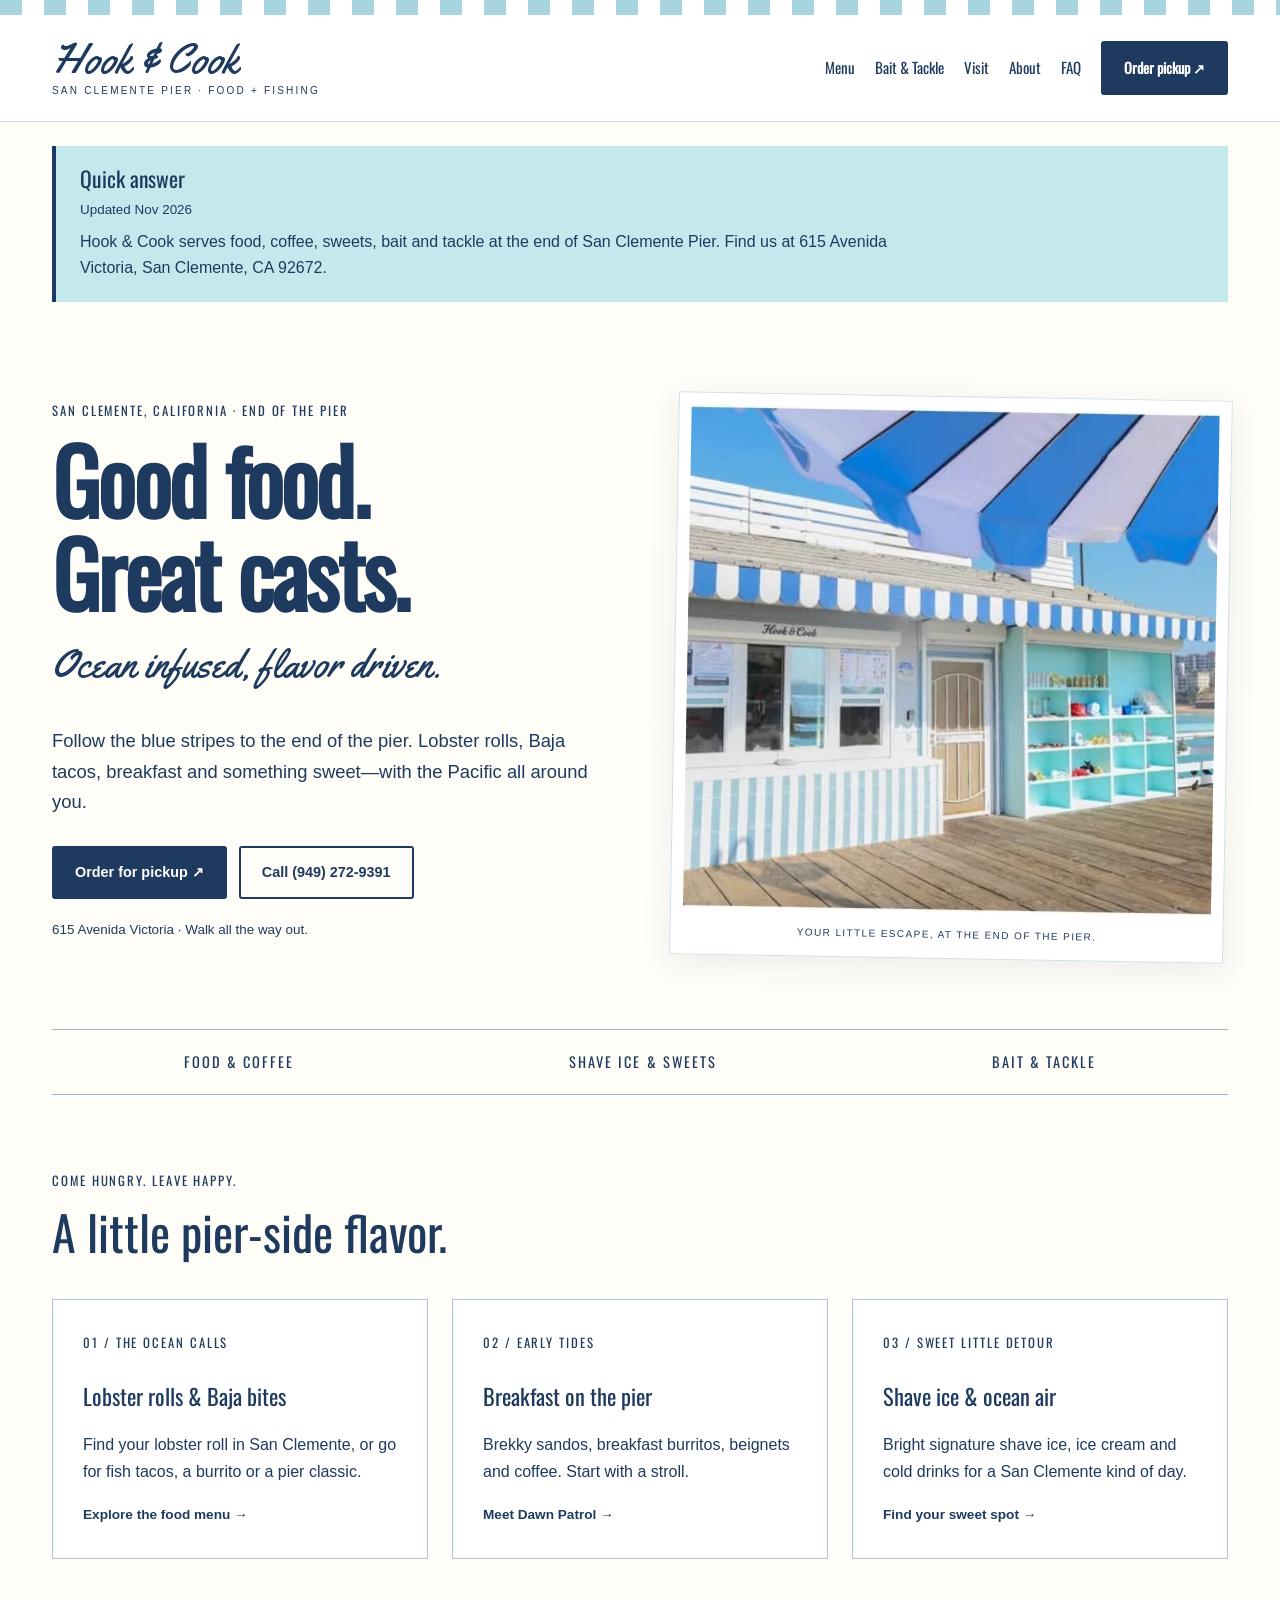
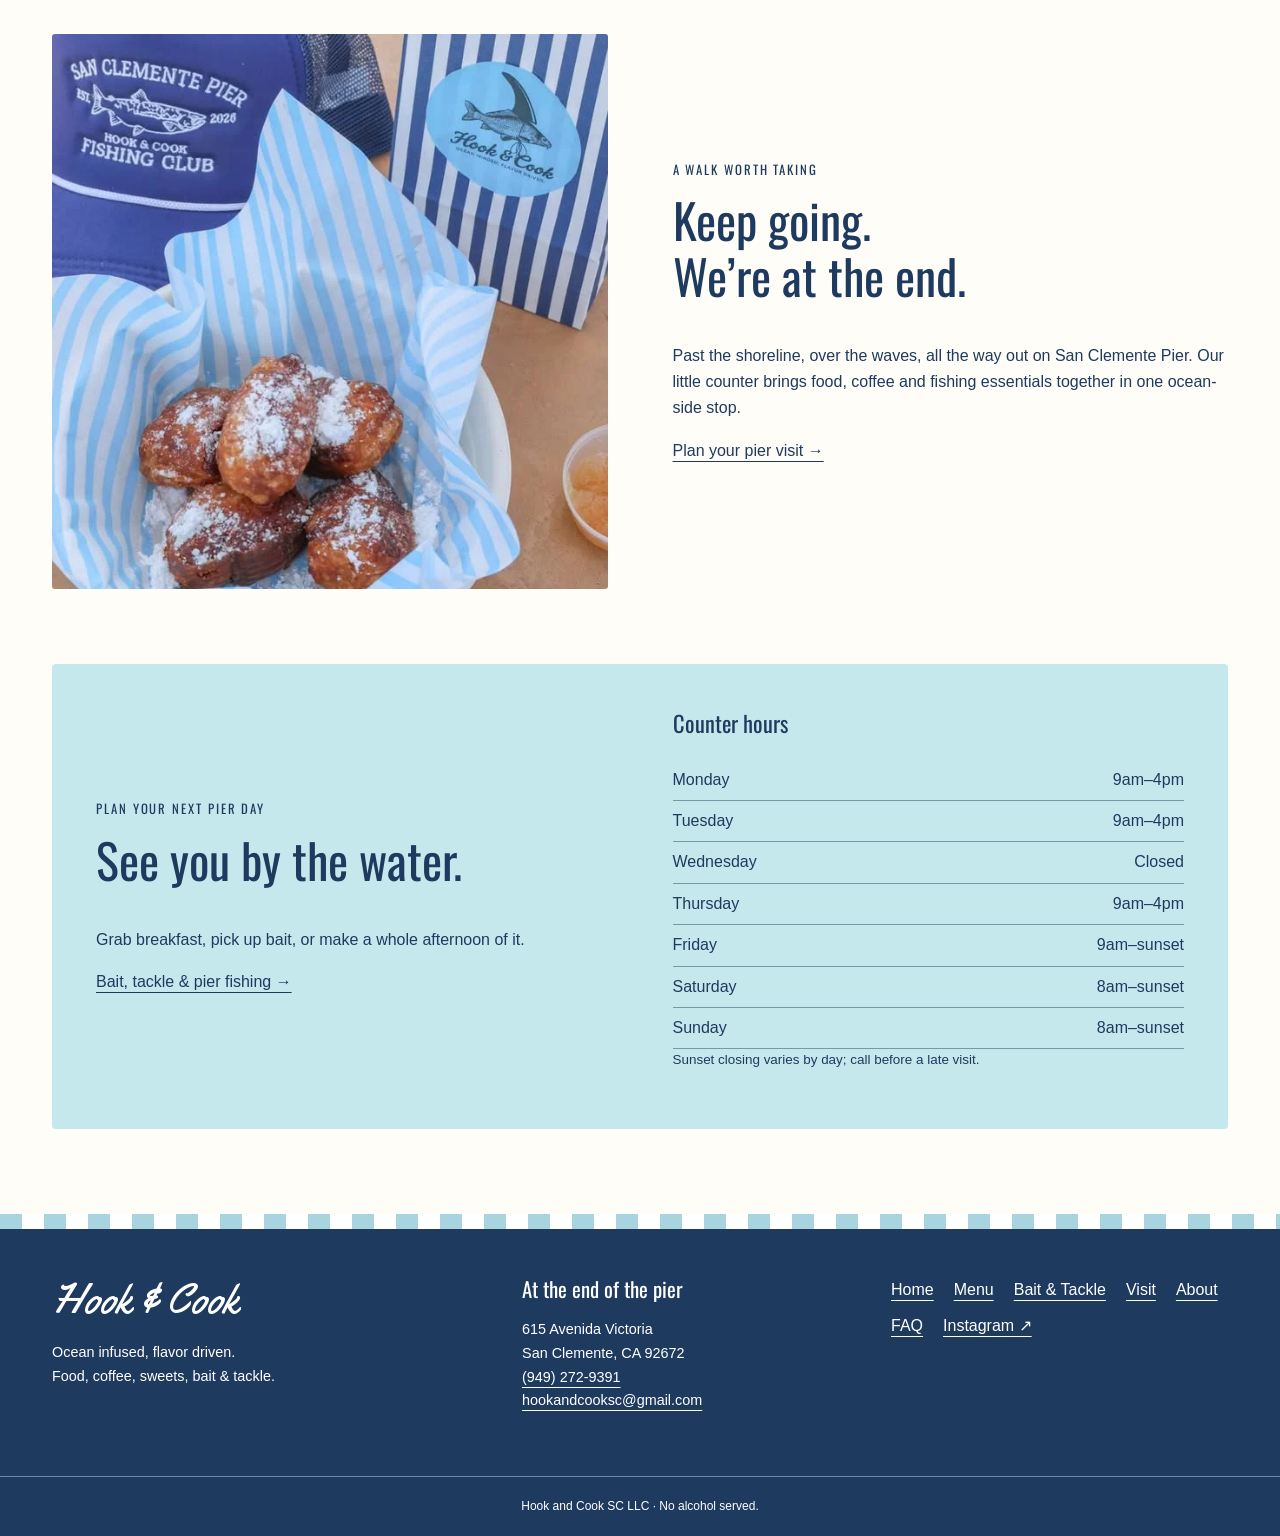
==== commit 5873a650: "Daily refresh 2026-11-01: breakfast-san-clemente-pier.html, faq.html, feed.json, fishing.html, index" ====
--- a/index.html
+++ b/index.html
@@ -1 +1 @@
-<!doctype html><html lang="en"><head><meta charset="utf-8"><meta name="viewport" content="width=device-width, initial-scale=1"><title>San Clemente Pier Food, Lobster Rolls &amp; Shave Ice | Hook &amp; Cook</title><meta name="description" content="Food, coffee, shave ice, bait and tackle at the end of San Clemente Pier. Explore Hook &amp; Cook’s menu, order pickup and plan your pier visit."><link rel="canonical" href="https://hookandcooksc.com/"><meta name="theme-color" content="#1e3a5f"><meta name="robots" content="index,follow"><meta property="og:type" content="website"><meta property="og:locale" content="en_US"><meta property="og:site_name" content="Hook &amp; Cook"><meta property="og:title" content="San Clemente Pier Food, Lobster Rolls &amp; Shave Ice | Hook &amp; Cook"><meta property="og:description" content="Food, coffee, shave ice, bait and tackle at the end of San Clemente Pier. Explore Hook &amp; Cook’s menu, order pickup and plan your pier visit."><meta property="og:url" content="https://hookandcooksc.com/"><meta property="og:image" content="https://hookandcooksc.com/assets/og-image.jpg"><meta property="og:image:width" content="1200"><meta property="og:image:height" content="630"><meta property="og:image:alt" content="Hook &amp; Cook at the end of San Clemente Pier"><meta name="twitter:card" content="summary_large_image"><meta name="twitter:title" content="San Clemente Pier Food, Lobster Rolls &amp; Shave Ice | Hook &amp; Cook"><meta name="twitter:description" content="Food, coffee, shave ice, bait and tackle at the end of San Clemente Pier. Explore Hook &amp; Cook’s menu, order pickup and plan your pier visit."><meta name="twitter:image" content="https://hookandcooksc.com/assets/og-image.jpg"><link rel="icon" href="assets/favicon.ico" sizes="48x48"><link rel="icon" type="image/svg+xml" href="assets/badge.svg"><link rel="apple-touch-icon" href="assets/icon-180.png"><link rel="manifest" href="site.webmanifest"><link rel="preload" href="assets/caps.woff2" as="font" type="font/woff2" crossorigin><link rel="preload" href="assets/script.woff2" as="font" type="font/woff2" crossorigin><style>@font-face{font-family:Yellowtail;src:url(assets/script.woff2) format('woff2');font-display:swap}@font-face{font-family:Oswald;src:url(assets/caps.woff2) format('woff2');font-display:swap}:root{--navy:#1e3a5f;--sky:#a8d4e0;--aqua:#c5e8ed;--mint:#48c9b0;--paper:#fffdf7}*{box-sizing:border-box}html{scroll-behavior:smooth;scroll-padding-top:25px}body{margin:0;background:var(--paper);color:var(--navy);font:16px/1.65 Arial,sans-serif}a{color:inherit;text-underline-offset:5px}a:hover{color:#275b78}a:focus-visible,summary:focus-visible{outline:3px solid #16675d;outline-offset:5px}img{display:block;width:100%;height:auto}picture{display:block}h1,h2,h3,p{margin-top:0}h1,h2,h3,.eyebrow,.number,.ribbon,nav{font-family:Oswald,'Arial Narrow',sans-serif}h1{font-size:clamp(3rem,7vw,6rem);line-height:1.03;font-weight:600;letter-spacing:-.03em;margin-bottom:24px}h2{font-size:clamp(2rem,4vw,3rem);line-height:1.15;font-weight:500}h3{font-size:1.4rem;line-height:1.3;font-weight:500}.script{font-family:Yellowtail,cursive}.tagline{font-size:clamp(1.8rem,3vw,2.6rem);line-height:1.2}.eyebrow,.number{font-size:.8rem;letter-spacing:.15em}.lead{font-size:1.15rem;max-width:600px}.small{font-size:.84rem}.draft{background:var(--navy);color:white;text-align:center;font-size:.72rem;letter-spacing:.08em;padding:7px 20px}.stripe{height:15px;background:repeating-linear-gradient(90deg,var(--sky) 0 22px,#fff 22px 44px)}header{background:#fff;border-bottom:1px solid #c7d9df}.header-inner{max-width:1240px;margin:auto;display:flex;align-items:center;justify-content:space-between;padding:22px 32px;gap:24px}.brand{text-decoration:none;white-space:nowrap}.wordmark{font-family:Yellowtail,cursive;font-size:2.6rem;line-height:1.1;display:block}.brand small{display:block;letter-spacing:.22em;font:10px/1.6 Arial,sans-serif;text-align:center}nav{display:flex;gap:20px;align-items:center;font-size:.94rem}nav a{text-decoration:none;white-space:nowrap;padding:8px 0}nav a[aria-current]{border-bottom:2px solid var(--navy)}.button{display:inline-block;padding:13px 21px;background:var(--navy);color:white;text-decoration:none;border:2px solid var(--navy);border-radius:3px;font-size:.9rem;font-weight:bold}.button:hover{background:#284c75;color:white}.button.outline{background:transparent;color:var(--navy)}.button.outline:hover{background:var(--aqua)}.actions{display:flex;flex-wrap:wrap;gap:12px;margin:28px 0 20px}.skip{position:absolute;left:10px;top:-100px;background:#fff;padding:12px;z-index:20}.skip:focus{top:10px}.wrap{max-width:1240px;margin:auto;padding:0 32px}.hero{display:grid;grid-template-columns:1fr 1fr;align-items:center;gap:68px;padding:70px 0}.hero-photo{position:relative;transform:rotate(1deg);padding:12px 12px 0;background:#fff;box-shadow:0 8px 30px #1e3a5f16;border:1px solid #d1e0e5}.hero-photo img{aspect-ratio:1.05;object-fit:cover}.photo-note{display:block;padding:15px 0;font-size:10px;letter-spacing:.14em;text-align:center}.ribbon{border-top:1px solid #9db9c4;border-bottom:1px solid #9db9c4;display:flex;justify-content:space-around;padding:20px 0;letter-spacing:.14em;font-size:.9rem;gap:12px}.section{margin:75px 0}.cards{display:grid;grid-template-columns:repeat(3,1fr);gap:24px}.card{display:block;text-decoration:none;border:1px solid #a9c5cf;background:white;padding:30px}.card h3{margin-top:25px}.card>span:last-child{font-weight:bold;font-size:.85rem}.split{display:grid;grid-template-columns:1fr 1fr;gap:65px;align-items:center}.split img{border-radius:3px}.aqua{background:var(--aqua);padding:44px;border-radius:4px}.hours{margin:0}.hours div{display:flex;justify-content:space-between;border-bottom:1px solid #729ba8;padding:7px 0;gap:24px}.hours dd{margin:0}.quick-answer{margin:24px 0;padding:20px 24px;background:var(--aqua);border-left:4px solid var(--navy)}.quick-answer h2{font-size:1.35rem;margin:0 0 8px}.quick-answer p{max-width:850px;margin:8px 0 0}.breadcrumb{font-size:.8rem;padding:24px 0}.page-heading{max-width:850px;margin:20px 0 45px}.page-heading h1{font-size:clamp(2.8rem,6vw,4.8rem)}.page-heading p{max-width:700px}.menu-grid{display:grid;grid-template-columns:1fr 1fr;gap:30px;align-items:start}.menu-section{border:1px solid #afc9d1;padding:30px;background:white;scroll-margin-top:20px}.menu-section h2{padding-bottom:20px;border-bottom:2px solid var(--navy);font-size:2rem}.menu-item{border-bottom:1px dashed #b5cbd2;padding:14px 0}.menu-item:last-child{border:0}.item-line{display:flex;justify-content:space-between;gap:18px;align-items:baseline}.item-line h3{font-size:1.16rem;margin:0}.price{white-space:nowrap;font-weight:bold;font-size:.94rem}.menu-item p{font-size:.86rem;margin:8px 0 0;line-height:1.5}.variant{font-style:italic}.section-nav{display:flex;gap:10px;flex-wrap:wrap;margin-bottom:24px}.section-nav a{padding:9px 13px;border:1px solid #8cabb9;font-size:.83rem;text-decoration:none;background:white}.section-nav a:hover{background:var(--aqua)}.badge{max-width:270px;justify-self:center}.faq-list{max-width:900px}details{border-bottom:1px solid #8fafbb;padding:20px 0}summary{font-family:Oswald,sans-serif;font-size:1.35rem;cursor:pointer;padding:5px 0}details p{margin:15px 0 0;max-width:800px}footer{margin-top:85px;background:var(--navy);color:white}footer a:hover{color:var(--aqua)}.footer-inner{max-width:1240px;margin:auto;padding:48px 32px;display:grid;grid-template-columns:1.3fr 1fr 1fr;gap:32px}.footer-inner .wordmark{margin-bottom:18px}.footer-inner p{font-size:.9rem}.footer-links{display:flex;flex-wrap:wrap;gap:10px 20px;align-content:start}.fineprint{border-top:1px solid #6e88a5;padding:20px 32px;text-align:center;font-size:.75rem}@media(max-width:900px){.header-inner{flex-direction:column;gap:16px}nav{flex-wrap:wrap;justify-content:center;gap:6px 18px}.hero{gap:30px;padding:40px 0}.cards{grid-template-columns:1fr}.split{gap:30px}.footer-inner{grid-template-columns:1fr 1fr}.hero-photo{transform:none}}@media(max-width:600px){.wrap{padding:0 22px}.header-inner{padding:20px 16px}.wordmark{font-size:2.35rem}nav{font-size:.94rem}nav .button{padding:8px 12px}.hero,.split,.menu-grid{grid-template-columns:1fr}.hero{padding:35px 0;gap:25px}.hero-photo{max-width:100%}.hero-photo img{aspect-ratio:1.25}.hero h1{font-size:3.65rem}.actions{gap:10px}.actions .button{padding:12px 15px}.ribbon{font-size:.66rem;letter-spacing:.06em;padding:16px 0}.section{margin:48px 0}.aqua{padding:27px}.menu-section{padding:23px}.item-line{gap:12px}.page-heading{margin-bottom:30px}.footer-inner{grid-template-columns:1fr;padding:35px 22px}.section-nav a{padding:10px 12px}.draft{font-size:.67rem}.badge{max-width:210px}.hero .lead{font-size:1.05rem}}@media(prefers-reduced-motion:reduce){html{scroll-behavior:auto}} .menu-section#merchandise{grid-column:1/-1}.menu-section#merchandise .menu-item{break-inside:avoid}.menu-section#merchandise{columns:2;column-gap:40px}.menu-section#merchandise>h2,.menu-section#merchandise>.eyebrow{column-span:all}@media(max-width:600px){.menu-section#merchandise{columns:1}}</style><script type="application/ld+json">{"@context": "https://schema.org", "@graph": [{"@type": "Restaurant", "@id": "https://hookandcooksc.com/#restaurant", "name": "Hook & Cook", "legalName": "Hook and Cook SC LLC", "url": "https://hookandcooksc.com/", "image": "https://hookandcooksc.com/assets/og-image.jpg", "address": {"@type": "PostalAddress", "streetAddress": "615 Avenida Victoria", "addressLocality": "San Clemente", "addressRegion": "CA", "postalCode": "92672", "addressCountry": "US"}, "geo": {"@type": "GeoCoordinates", "latitude": 33.4179, "longitude": -117.6233}, "telephone": "+19492729391", "servesCuisine": ["Seafood", "Baja-style", "Breakfast"], "priceRange": "$–$$", "openingHoursSpecification": [{"@type": "OpeningHoursSpecification", "dayOfWeek": "https://schema.org/Monday", "opens": "09:00", "closes": "16:00", "description": "Regular hours."}, {"@type": "OpeningHoursSpecification", "dayOfWeek": "https://schema.org/Tuesday", "opens": "09:00", "closes": "16:00", "description": "Regular hours."}, {"@type": "OpeningHoursSpecification", "dayOfWeek": "https://schema.org/Thursday", "opens": "09:00", "closes": "16:00", "description": "Regular hours."}, {"@type": "OpeningHoursSpecification", "dayOfWeek": "https://schema.org/Friday", "opens": "09:00", "description": "Closes at sunset; time varies by season. Call before a late visit."}, {"@type": "OpeningHoursSpecification", "dayOfWeek": "https://schema.org/Saturday", "opens": "08:00", "description": "Closes at sunset; time varies by season. Call before a late visit."}, {"@type": "OpeningHoursSpecification", "dayOfWeek": "https://schema.org/Sunday", "opens": "08:00", "description": "Closes at sunset; time varies by season. Call before a late visit."}], "hasMenu": "https://hookandcooksc.com/menu.html#menu", "acceptsReservations": false, "sameAs": ["https://www.instagram.com/hookandcookscpier/"]}, {"@type": "SportingGoodsStore", "@id": "https://hookandcooksc.com/#bait-store", "name": "Hook & Cook Bait & Tackle", "url": "https://hookandcooksc.com/fishing.html", "address": {"@type": "PostalAddress", "streetAddress": "615 Avenida Victoria", "addressLocality": "San Clemente", "addressRegion": "CA", "postalCode": "92672", "addressCountry": "US"}, "telephone": "+19492729391", "image": "https://hookandcooksc.com/assets/pier-shack.jpg", "parentOrganization": {"@id": "https://hookandcooksc.com/#restaurant"}}, {"@type": "BreadcrumbList", "itemListElement": [{"@type": "ListItem", "position": 1, "name": "Home", "item": "https://hookandcooksc.com/"}]}]}</script></head><body><a class="skip" href="#main">Skip to content</a><div class="stripe"></div><header><div class="header-inner"><a class="brand" href="index.html" aria-label="Hook &amp; Cook home"><span class="wordmark">Hook &amp; Cook</span><small>SAN CLEMENTE PIER · FOOD + FISHING</small></a><nav aria-label="Main navigation"><a href="menu.html" >Menu</a><a href="fishing.html" >Bait & Tackle</a><a href="visit.html" >Visit</a><a href="about.html" >About</a><a href="faq.html" >FAQ</a><a class="button" href="https://cash.app/$hookcookus">Order pickup ↗</a></nav></div></header><main id="main" class="wrap"><aside class="quick-answer" aria-labelledby="quick-answer-title"><h2 id="quick-answer-title">Quick answer</h2><p class="small">Updated Oct 2026</p><p>Hook &amp; Cook serves food, coffee, sweets, bait and tackle at the end of San Clemente Pier. Find us at 615 Avenida Victoria, San Clemente, CA 92672.</p></aside><section class="hero"><div><p class="eyebrow">SAN CLEMENTE, CALIFORNIA · END OF THE PIER</p><h1>Good food.<br>Great casts.</h1><p class="script tagline">Ocean infused, flavor driven.</p><p class="lead">Follow the blue stripes to the end of the pier. Lobster rolls, Baja tacos, breakfast and something sweet—with the Pacific all around you.</p><div class="actions"><a class="button" href="https://cash.app/$hookcookus">Order for pickup ↗</a><a class="button outline" href="tel:+19492729391">Call (949) 272-9391</a></div><p class="small">615 Avenida Victoria · Walk all the way out.</p></div><div class="hero-photo"><picture><source srcset="assets/pier-shack.webp" type="image/webp"><img src="assets/pier-shack.jpg" width="640" height="430" alt="Hook & Cook’s white pier shack with blue striped awnings and an aqua display beside the Pacific Ocean." loading="eager" fetchpriority=high></picture><span class="photo-note">YOUR LITTLE ESCAPE, AT THE END OF THE PIER.</span></div></section><section class="ribbon"><span>FOOD & COFFEE</span><span>SHAVE ICE & SWEETS</span><span>BAIT & TACKLE</span></section><section class="section"><p class="eyebrow">COME HUNGRY. LEAVE HAPPY.</p><h2>A little pier-side flavor.</h2><div class="cards"><a class="card" href="menu.html#lobster-specialties"><span class="number">01 / THE OCEAN CALLS</span><h3>Lobster rolls & Baja bites</h3><p>Find your lobster roll in San Clemente, or go for fish tacos, a burrito or a pier classic.</p><span>Explore the food menu →</span></a><a class="card" href="menu.html#dawn-patrol"><span class="number">02 / EARLY TIDES</span><h3>Breakfast on the pier</h3><p>Brekky sandos, breakfast burritos, beignets and coffee. Start with a stroll.</p><span>Meet Dawn Patrol →</span></a><a class="card" href="menu.html#signature-shave-ice"><span class="number">03 / SWEET LITTLE DETOUR</span><h3>Shave ice & ocean air</h3><p>Bright signature shave ice, ice cream and cold drinks for a San Clemente kind of day.</p><span>Find your sweet spot →</span></a></div></section><section class="split section"><div><picture><source srcset="assets/beignets.webp" type="image/webp"><img src="assets/beignets.jpg" width="640" height="640" alt="Powdered-sugar beignets with a Hook & Cook fishing-club hat and blue-and-white striped bag." loading="lazy" ></picture></div><div><p class="eyebrow">A WALK WORTH TAKING</p><h2>Keep going.<br>We’re at the end.</h2><p>Past the shoreline, over the waves, all the way out on San Clemente Pier. Our little counter brings food, coffee and fishing essentials together in one ocean-side stop.</p><a class="text-link" href="visit.html">Plan your pier visit →</a></div></section><section class="split section aqua"><div><p class="eyebrow">PLAN YOUR NEXT PIER DAY</p><h2>See you by the water.</h2><p>Grab breakfast, pick up bait, or make a whole afternoon of it.</p><a class="text-link" href="fishing.html">Bait, tackle & pier fishing →</a></div><div><h3>Counter hours</h3><dl class="hours"><div><dt>Monday</dt><dd>9am–4pm</dd></div><div><dt>Tuesday</dt><dd>9am–4pm</dd></div><div><dt>Wednesday</dt><dd>Closed</dd></div><div><dt>Thursday</dt><dd>9am–4pm</dd></div><div><dt>Friday</dt><dd>9am–sunset</dd></div><div><dt>Saturday</dt><dd>8am–sunset</dd></div><div><dt>Sunday</dt><dd>8am–sunset</dd></div></dl><p class="small">Sunset closing varies by day; call before a late visit.</p></div></section></main><footer><div class="stripe"></div><div class="footer-inner"><div><span class="wordmark">Hook &amp; Cook</span><p>Ocean infused, flavor driven.<br>Food, coffee, sweets, bait & tackle.</p></div><div><h2 style="font-size:1.3rem">At the end of the pier</h2><p>615 Avenida Victoria<br>San Clemente, CA 92672<br><a href="tel:+19492729391">(949) 272-9391</a><br><a href="mailto:hookandcooksc@gmail.com">hookandcooksc@gmail.com</a></p></div><div class="footer-links"><a href="index.html">Home</a><a href="menu.html">Menu</a><a href="fishing.html">Bait & Tackle</a><a href="visit.html">Visit</a><a href="about.html">About</a><a href="faq.html">FAQ</a><a href="https://www.instagram.com/hookandcookscpier/">Instagram ↗</a></div></div><div class="fineprint">Hook and Cook SC LLC · No alcohol served.</div></footer></body></html>+<!doctype html><html lang="en"><head><meta charset="utf-8"><meta name="viewport" content="width=device-width, initial-scale=1"><title>San Clemente Pier Food, Lobster Rolls &amp; Shave Ice | Hook &amp; Cook</title><meta name="description" content="Food, coffee, shave ice, bait and tackle at the end of San Clemente Pier. Explore Hook &amp; Cook’s menu, order pickup and plan your pier visit."><link rel="canonical" href="https://hookandcooksc.com/"><meta name="theme-color" content="#1e3a5f"><meta name="robots" content="index,follow"><meta property="og:type" content="website"><meta property="og:locale" content="en_US"><meta property="og:site_name" content="Hook &amp; Cook"><meta property="og:title" content="San Clemente Pier Food, Lobster Rolls &amp; Shave Ice | Hook &amp; Cook"><meta property="og:description" content="Food, coffee, shave ice, bait and tackle at the end of San Clemente Pier. Explore Hook &amp; Cook’s menu, order pickup and plan your pier visit."><meta property="og:url" content="https://hookandcooksc.com/"><meta property="og:image" content="https://hookandcooksc.com/assets/og-image.jpg"><meta property="og:image:width" content="1200"><meta property="og:image:height" content="630"><meta property="og:image:alt" content="Hook &amp; Cook at the end of San Clemente Pier"><meta name="twitter:card" content="summary_large_image"><meta name="twitter:title" content="San Clemente Pier Food, Lobster Rolls &amp; Shave Ice | Hook &amp; Cook"><meta name="twitter:description" content="Food, coffee, shave ice, bait and tackle at the end of San Clemente Pier. Explore Hook &amp; Cook’s menu, order pickup and plan your pier visit."><meta name="twitter:image" content="https://hookandcooksc.com/assets/og-image.jpg"><link rel="icon" href="assets/favicon.ico" sizes="48x48"><link rel="icon" type="image/svg+xml" href="assets/badge.svg"><link rel="apple-touch-icon" href="assets/icon-180.png"><link rel="manifest" href="site.webmanifest"><link rel="preload" href="assets/caps.woff2" as="font" type="font/woff2" crossorigin><link rel="preload" href="assets/script.woff2" as="font" type="font/woff2" crossorigin><style>@font-face{font-family:Yellowtail;src:url(assets/script.woff2) format('woff2');font-display:swap}@font-face{font-family:Oswald;src:url(assets/caps.woff2) format('woff2');font-display:swap}:root{--navy:#1e3a5f;--sky:#a8d4e0;--aqua:#c5e8ed;--mint:#48c9b0;--paper:#fffdf7}*{box-sizing:border-box}html{scroll-behavior:smooth;scroll-padding-top:25px}body{margin:0;background:var(--paper);color:var(--navy);font:16px/1.65 Arial,sans-serif}a{color:inherit;text-underline-offset:5px}a:hover{color:#275b78}a:focus-visible,summary:focus-visible{outline:3px solid #16675d;outline-offset:5px}img{display:block;width:100%;height:auto}picture{display:block}h1,h2,h3,p{margin-top:0}h1,h2,h3,.eyebrow,.number,.ribbon,nav{font-family:Oswald,'Arial Narrow',sans-serif}h1{font-size:clamp(3rem,7vw,6rem);line-height:1.03;font-weight:600;letter-spacing:-.03em;margin-bottom:24px}h2{font-size:clamp(2rem,4vw,3rem);line-height:1.15;font-weight:500}h3{font-size:1.4rem;line-height:1.3;font-weight:500}.script{font-family:Yellowtail,cursive}.tagline{font-size:clamp(1.8rem,3vw,2.6rem);line-height:1.2}.eyebrow,.number{font-size:.8rem;letter-spacing:.15em}.lead{font-size:1.15rem;max-width:600px}.small{font-size:.84rem}.draft{background:var(--navy);color:white;text-align:center;font-size:.72rem;letter-spacing:.08em;padding:7px 20px}.stripe{height:15px;background:repeating-linear-gradient(90deg,var(--sky) 0 22px,#fff 22px 44px)}header{background:#fff;border-bottom:1px solid #c7d9df}.header-inner{max-width:1240px;margin:auto;display:flex;align-items:center;justify-content:space-between;padding:22px 32px;gap:24px}.brand{text-decoration:none;white-space:nowrap}.wordmark{font-family:Yellowtail,cursive;font-size:2.6rem;line-height:1.1;display:block}.brand small{display:block;letter-spacing:.22em;font:10px/1.6 Arial,sans-serif;text-align:center}nav{display:flex;gap:20px;align-items:center;font-size:.94rem}nav a{text-decoration:none;white-space:nowrap;padding:8px 0}nav a[aria-current]{border-bottom:2px solid var(--navy)}.button{display:inline-block;padding:13px 21px;background:var(--navy);color:white;text-decoration:none;border:2px solid var(--navy);border-radius:3px;font-size:.9rem;font-weight:bold}.button:hover{background:#284c75;color:white}.button.outline{background:transparent;color:var(--navy)}.button.outline:hover{background:var(--aqua)}.actions{display:flex;flex-wrap:wrap;gap:12px;margin:28px 0 20px}.skip{position:absolute;left:10px;top:-100px;background:#fff;padding:12px;z-index:20}.skip:focus{top:10px}.wrap{max-width:1240px;margin:auto;padding:0 32px}.hero{display:grid;grid-template-columns:1fr 1fr;align-items:center;gap:68px;padding:70px 0}.hero-photo{position:relative;transform:rotate(1deg);padding:12px 12px 0;background:#fff;box-shadow:0 8px 30px #1e3a5f16;border:1px solid #d1e0e5}.hero-photo img{aspect-ratio:1.05;object-fit:cover}.photo-note{display:block;padding:15px 0;font-size:10px;letter-spacing:.14em;text-align:center}.ribbon{border-top:1px solid #9db9c4;border-bottom:1px solid #9db9c4;display:flex;justify-content:space-around;padding:20px 0;letter-spacing:.14em;font-size:.9rem;gap:12px}.section{margin:75px 0}.cards{display:grid;grid-template-columns:repeat(3,1fr);gap:24px}.card{display:block;text-decoration:none;border:1px solid #a9c5cf;background:white;padding:30px}.card h3{margin-top:25px}.card>span:last-child{font-weight:bold;font-size:.85rem}.split{display:grid;grid-template-columns:1fr 1fr;gap:65px;align-items:center}.split img{border-radius:3px}.aqua{background:var(--aqua);padding:44px;border-radius:4px}.hours{margin:0}.hours div{display:flex;justify-content:space-between;border-bottom:1px solid #729ba8;padding:7px 0;gap:24px}.hours dd{margin:0}.quick-answer{margin:24px 0;padding:20px 24px;background:var(--aqua);border-left:4px solid var(--navy)}.quick-answer h2{font-size:1.35rem;margin:0 0 8px}.quick-answer p{max-width:850px;margin:8px 0 0}.breadcrumb{font-size:.8rem;padding:24px 0}.page-heading{max-width:850px;margin:20px 0 45px}.page-heading h1{font-size:clamp(2.8rem,6vw,4.8rem)}.page-heading p{max-width:700px}.menu-grid{display:grid;grid-template-columns:1fr 1fr;gap:30px;align-items:start}.menu-section{border:1px solid #afc9d1;padding:30px;background:white;scroll-margin-top:20px}.menu-section h2{padding-bottom:20px;border-bottom:2px solid var(--navy);font-size:2rem}.menu-item{border-bottom:1px dashed #b5cbd2;padding:14px 0}.menu-item:last-child{border:0}.item-line{display:flex;justify-content:space-between;gap:18px;align-items:baseline}.item-line h3{font-size:1.16rem;margin:0}.price{white-space:nowrap;font-weight:bold;font-size:.94rem}.menu-item p{font-size:.86rem;margin:8px 0 0;line-height:1.5}.variant{font-style:italic}.section-nav{display:flex;gap:10px;flex-wrap:wrap;margin-bottom:24px}.section-nav a{padding:9px 13px;border:1px solid #8cabb9;font-size:.83rem;text-decoration:none;background:white}.section-nav a:hover{background:var(--aqua)}.badge{max-width:270px;justify-self:center}.faq-list{max-width:900px}details{border-bottom:1px solid #8fafbb;padding:20px 0}summary{font-family:Oswald,sans-serif;font-size:1.35rem;cursor:pointer;padding:5px 0}details p{margin:15px 0 0;max-width:800px}footer{margin-top:85px;background:var(--navy);color:white}footer a:hover{color:var(--aqua)}.footer-inner{max-width:1240px;margin:auto;padding:48px 32px;display:grid;grid-template-columns:1.3fr 1fr 1fr;gap:32px}.footer-inner .wordmark{margin-bottom:18px}.footer-inner p{font-size:.9rem}.footer-links{display:flex;flex-wrap:wrap;gap:10px 20px;align-content:start}.fineprint{border-top:1px solid #6e88a5;padding:20px 32px;text-align:center;font-size:.75rem}@media(max-width:900px){.header-inner{flex-direction:column;gap:16px}nav{flex-wrap:wrap;justify-content:center;gap:6px 18px}.hero{gap:30px;padding:40px 0}.cards{grid-template-columns:1fr}.split{gap:30px}.footer-inner{grid-template-columns:1fr 1fr}.hero-photo{transform:none}}@media(max-width:600px){.wrap{padding:0 22px}.header-inner{padding:20px 16px}.wordmark{font-size:2.35rem}nav{font-size:.94rem}nav .button{padding:8px 12px}.hero,.split,.menu-grid{grid-template-columns:1fr}.hero{padding:35px 0;gap:25px}.hero-photo{max-width:100%}.hero-photo img{aspect-ratio:1.25}.hero h1{font-size:3.65rem}.actions{gap:10px}.actions .button{padding:12px 15px}.ribbon{font-size:.66rem;letter-spacing:.06em;padding:16px 0}.section{margin:48px 0}.aqua{padding:27px}.menu-section{padding:23px}.item-line{gap:12px}.page-heading{margin-bottom:30px}.footer-inner{grid-template-columns:1fr;padding:35px 22px}.section-nav a{padding:10px 12px}.draft{font-size:.67rem}.badge{max-width:210px}.hero .lead{font-size:1.05rem}}@media(prefers-reduced-motion:reduce){html{scroll-behavior:auto}} .menu-section#merchandise{grid-column:1/-1}.menu-section#merchandise .menu-item{break-inside:avoid}.menu-section#merchandise{columns:2;column-gap:40px}.menu-section#merchandise>h2,.menu-section#merchandise>.eyebrow{column-span:all}@media(max-width:600px){.menu-section#merchandise{columns:1}}</style><script type="application/ld+json">{"@context": "https://schema.org", "@graph": [{"@type": "Restaurant", "@id": "https://hookandcooksc.com/#restaurant", "name": "Hook & Cook", "legalName": "Hook and Cook SC LLC", "url": "https://hookandcooksc.com/", "image": "https://hookandcooksc.com/assets/og-image.jpg", "address": {"@type": "PostalAddress", "streetAddress": "615 Avenida Victoria", "addressLocality": "San Clemente", "addressRegion": "CA", "postalCode": "92672", "addressCountry": "US"}, "geo": {"@type": "GeoCoordinates", "latitude": 33.4179, "longitude": -117.6233}, "telephone": "+19492729391", "servesCuisine": ["Seafood", "Baja-style", "Breakfast"], "priceRange": "$–$$", "openingHoursSpecification": [{"@type": "OpeningHoursSpecification", "dayOfWeek": "https://schema.org/Monday", "opens": "09:00", "closes": "16:00", "description": "Regular hours."}, {"@type": "OpeningHoursSpecification", "dayOfWeek": "https://schema.org/Tuesday", "opens": "09:00", "closes": "16:00", "description": "Regular hours."}, {"@type": "OpeningHoursSpecification", "dayOfWeek": "https://schema.org/Thursday", "opens": "09:00", "closes": "16:00", "description": "Regular hours."}, {"@type": "OpeningHoursSpecification", "dayOfWeek": "https://schema.org/Friday", "opens": "09:00", "description": "Closes at sunset; time varies by season. Call before a late visit."}, {"@type": "OpeningHoursSpecification", "dayOfWeek": "https://schema.org/Saturday", "opens": "08:00", "description": "Closes at sunset; time varies by season. Call before a late visit."}, {"@type": "OpeningHoursSpecification", "dayOfWeek": "https://schema.org/Sunday", "opens": "08:00", "description": "Closes at sunset; time varies by season. Call before a late visit."}], "hasMenu": "https://hookandcooksc.com/menu.html#menu", "acceptsReservations": false, "sameAs": ["https://www.instagram.com/hookandcookscpier/"]}, {"@type": "SportingGoodsStore", "@id": "https://hookandcooksc.com/#bait-store", "name": "Hook & Cook Bait & Tackle", "url": "https://hookandcooksc.com/fishing.html", "address": {"@type": "PostalAddress", "streetAddress": "615 Avenida Victoria", "addressLocality": "San Clemente", "addressRegion": "CA", "postalCode": "92672", "addressCountry": "US"}, "telephone": "+19492729391", "image": "https://hookandcooksc.com/assets/pier-shack.jpg", "parentOrganization": {"@id": "https://hookandcooksc.com/#restaurant"}}, {"@type": "BreadcrumbList", "itemListElement": [{"@type": "ListItem", "position": 1, "name": "Home", "item": "https://hookandcooksc.com/"}]}]}</script></head><body><a class="skip" href="#main">Skip to content</a><div class="stripe"></div><header><div class="header-inner"><a class="brand" href="index.html" aria-label="Hook &amp; Cook home"><span class="wordmark">Hook &amp; Cook</span><small>SAN CLEMENTE PIER · FOOD + FISHING</small></a><nav aria-label="Main navigation"><a href="menu.html" >Menu</a><a href="fishing.html" >Bait & Tackle</a><a href="visit.html" >Visit</a><a href="about.html" >About</a><a href="faq.html" >FAQ</a><a class="button" href="https://cash.app/$hookcookus">Order pickup ↗</a></nav></div></header><main id="main" class="wrap"><aside class="quick-answer" aria-labelledby="quick-answer-title"><h2 id="quick-answer-title">Quick answer</h2><p class="small">Updated Nov 2026</p><p>Hook &amp; Cook serves food, coffee, sweets, bait and tackle at the end of San Clemente Pier. Find us at 615 Avenida Victoria, San Clemente, CA 92672.</p></aside><section class="hero"><div><p class="eyebrow">SAN CLEMENTE, CALIFORNIA · END OF THE PIER</p><h1>Good food.<br>Great casts.</h1><p class="script tagline">Ocean infused, flavor driven.</p><p class="lead">Follow the blue stripes to the end of the pier. Lobster rolls, Baja tacos, breakfast and something sweet—with the Pacific all around you.</p><div class="actions"><a class="button" href="https://cash.app/$hookcookus">Order for pickup ↗</a><a class="button outline" href="tel:+19492729391">Call (949) 272-9391</a></div><p class="small">615 Avenida Victoria · Walk all the way out.</p></div><div class="hero-photo"><picture><source srcset="assets/pier-shack.webp" type="image/webp"><img src="assets/pier-shack.jpg" width="640" height="430" alt="Hook & Cook’s white pier shack with blue striped awnings and an aqua display beside the Pacific Ocean." loading="eager" fetchpriority=high></picture><span class="photo-note">YOUR LITTLE ESCAPE, AT THE END OF THE PIER.</span></div></section><section class="ribbon"><span>FOOD & COFFEE</span><span>SHAVE ICE & SWEETS</span><span>BAIT & TACKLE</span></section><section class="section"><p class="eyebrow">COME HUNGRY. LEAVE HAPPY.</p><h2>A little pier-side flavor.</h2><div class="cards"><a class="card" href="menu.html#lobster-specialties"><span class="number">01 / THE OCEAN CALLS</span><h3>Lobster rolls & Baja bites</h3><p>Find your lobster roll in San Clemente, or go for fish tacos, a burrito or a pier classic.</p><span>Explore the food menu →</span></a><a class="card" href="menu.html#dawn-patrol"><span class="number">02 / EARLY TIDES</span><h3>Breakfast on the pier</h3><p>Brekky sandos, breakfast burritos, beignets and coffee. Start with a stroll.</p><span>Meet Dawn Patrol →</span></a><a class="card" href="menu.html#signature-shave-ice"><span class="number">03 / SWEET LITTLE DETOUR</span><h3>Shave ice & ocean air</h3><p>Bright signature shave ice, ice cream and cold drinks for a San Clemente kind of day.</p><span>Find your sweet spot →</span></a></div></section><section class="split section"><div><picture><source srcset="assets/beignets.webp" type="image/webp"><img src="assets/beignets.jpg" width="640" height="640" alt="Powdered-sugar beignets with a Hook & Cook fishing-club hat and blue-and-white striped bag." loading="lazy" ></picture></div><div><p class="eyebrow">A WALK WORTH TAKING</p><h2>Keep going.<br>We’re at the end.</h2><p>Past the shoreline, over the waves, all the way out on San Clemente Pier. Our little counter brings food, coffee and fishing essentials together in one ocean-side stop.</p><a class="text-link" href="visit.html">Plan your pier visit →</a></div></section><section class="split section aqua"><div><p class="eyebrow">PLAN YOUR NEXT PIER DAY</p><h2>See you by the water.</h2><p>Grab breakfast, pick up bait, or make a whole afternoon of it.</p><a class="text-link" href="fishing.html">Bait, tackle & pier fishing →</a></div><div><h3>Counter hours</h3><dl class="hours"><div><dt>Monday</dt><dd>9am–4pm</dd></div><div><dt>Tuesday</dt><dd>9am–4pm</dd></div><div><dt>Wednesday</dt><dd>Closed</dd></div><div><dt>Thursday</dt><dd>9am–4pm</dd></div><div><dt>Friday</dt><dd>9am–sunset</dd></div><div><dt>Saturday</dt><dd>8am–sunset</dd></div><div><dt>Sunday</dt><dd>8am–sunset</dd></div></dl><p class="small">Sunset closing varies by day; call before a late visit.</p></div></section></main><footer><div class="stripe"></div><div class="footer-inner"><div><span class="wordmark">Hook &amp; Cook</span><p>Ocean infused, flavor driven.<br>Food, coffee, sweets, bait & tackle.</p></div><div><h2 style="font-size:1.3rem">At the end of the pier</h2><p>615 Avenida Victoria<br>San Clemente, CA 92672<br><a href="tel:+19492729391">(949) 272-9391</a><br><a href="mailto:hookandcooksc@gmail.com">hookandcooksc@gmail.com</a></p></div><div class="footer-links"><a href="index.html">Home</a><a href="menu.html">Menu</a><a href="fishing.html">Bait & Tackle</a><a href="visit.html">Visit</a><a href="about.html">About</a><a href="faq.html">FAQ</a><a href="https://www.instagram.com/hookandcookscpier/">Instagram ↗</a></div></div><div class="fineprint">Hook and Cook SC LLC · No alcohol served.</div></footer></body></html>
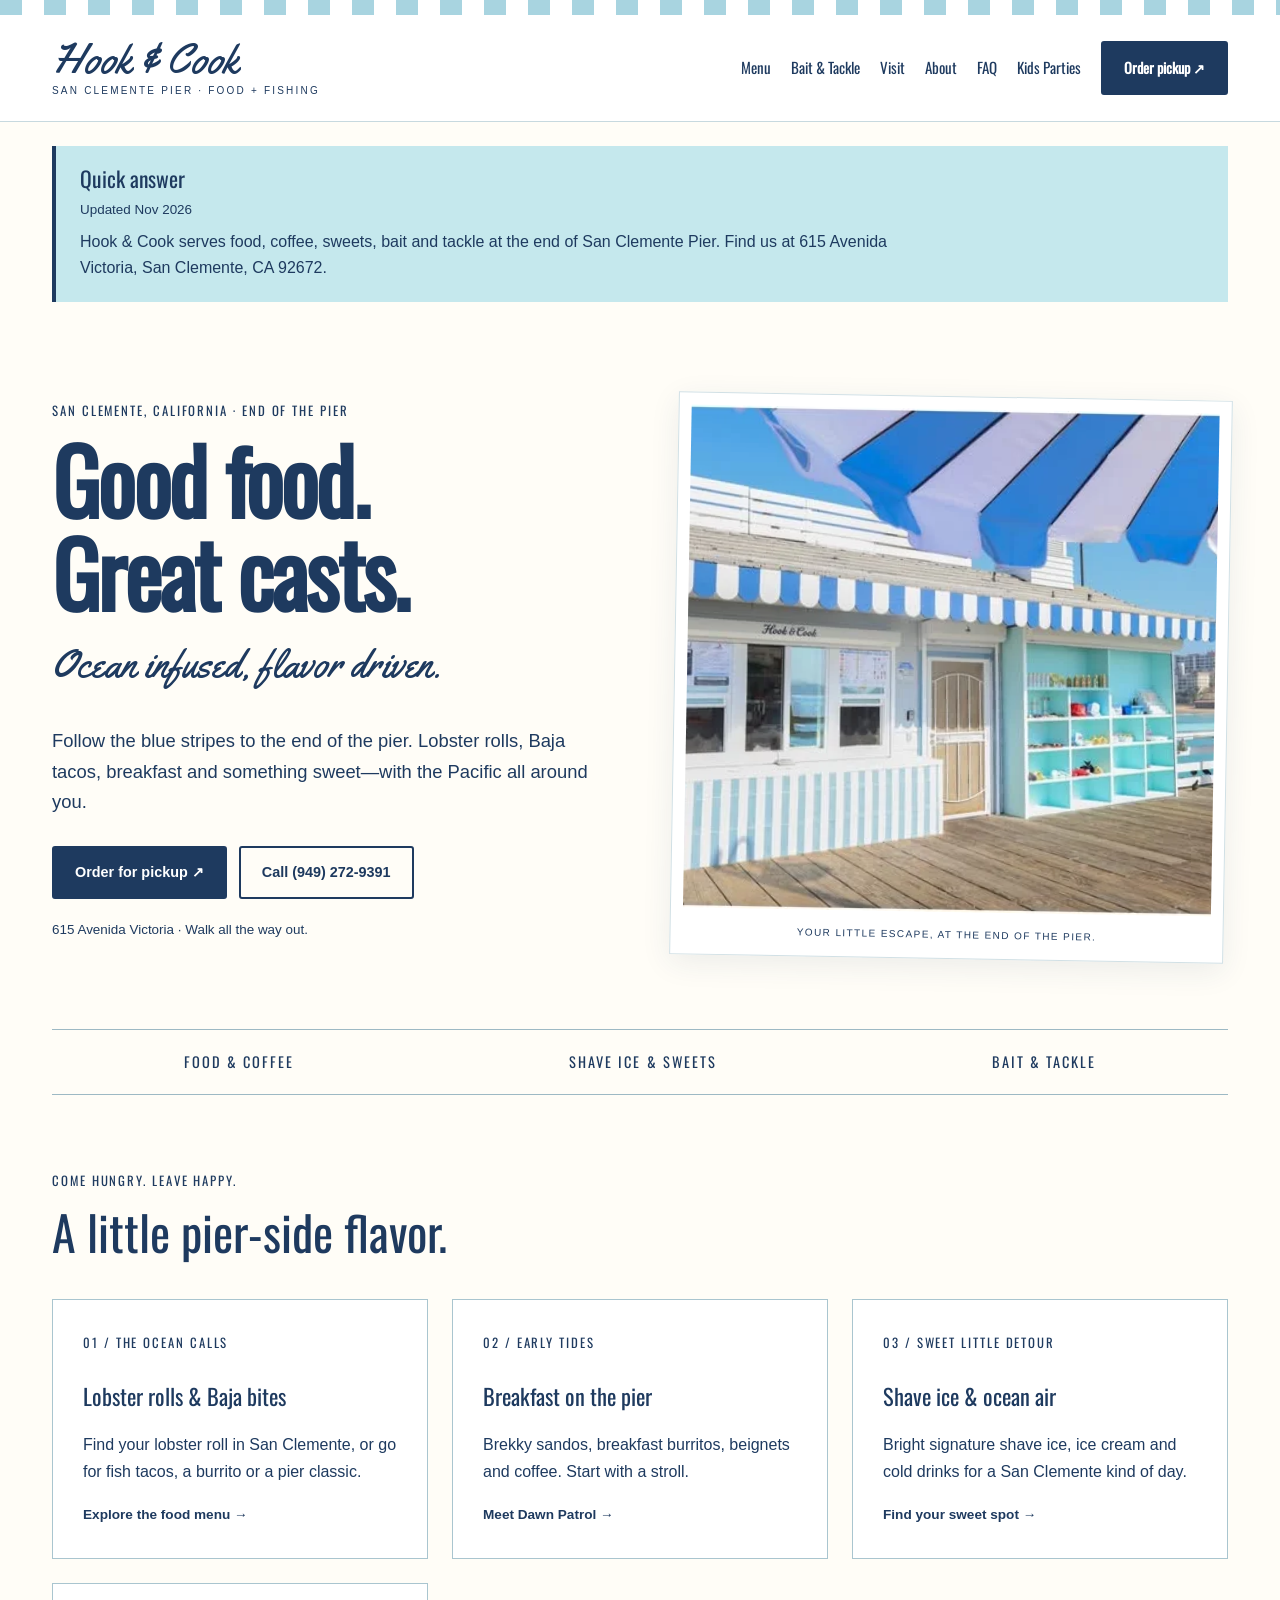
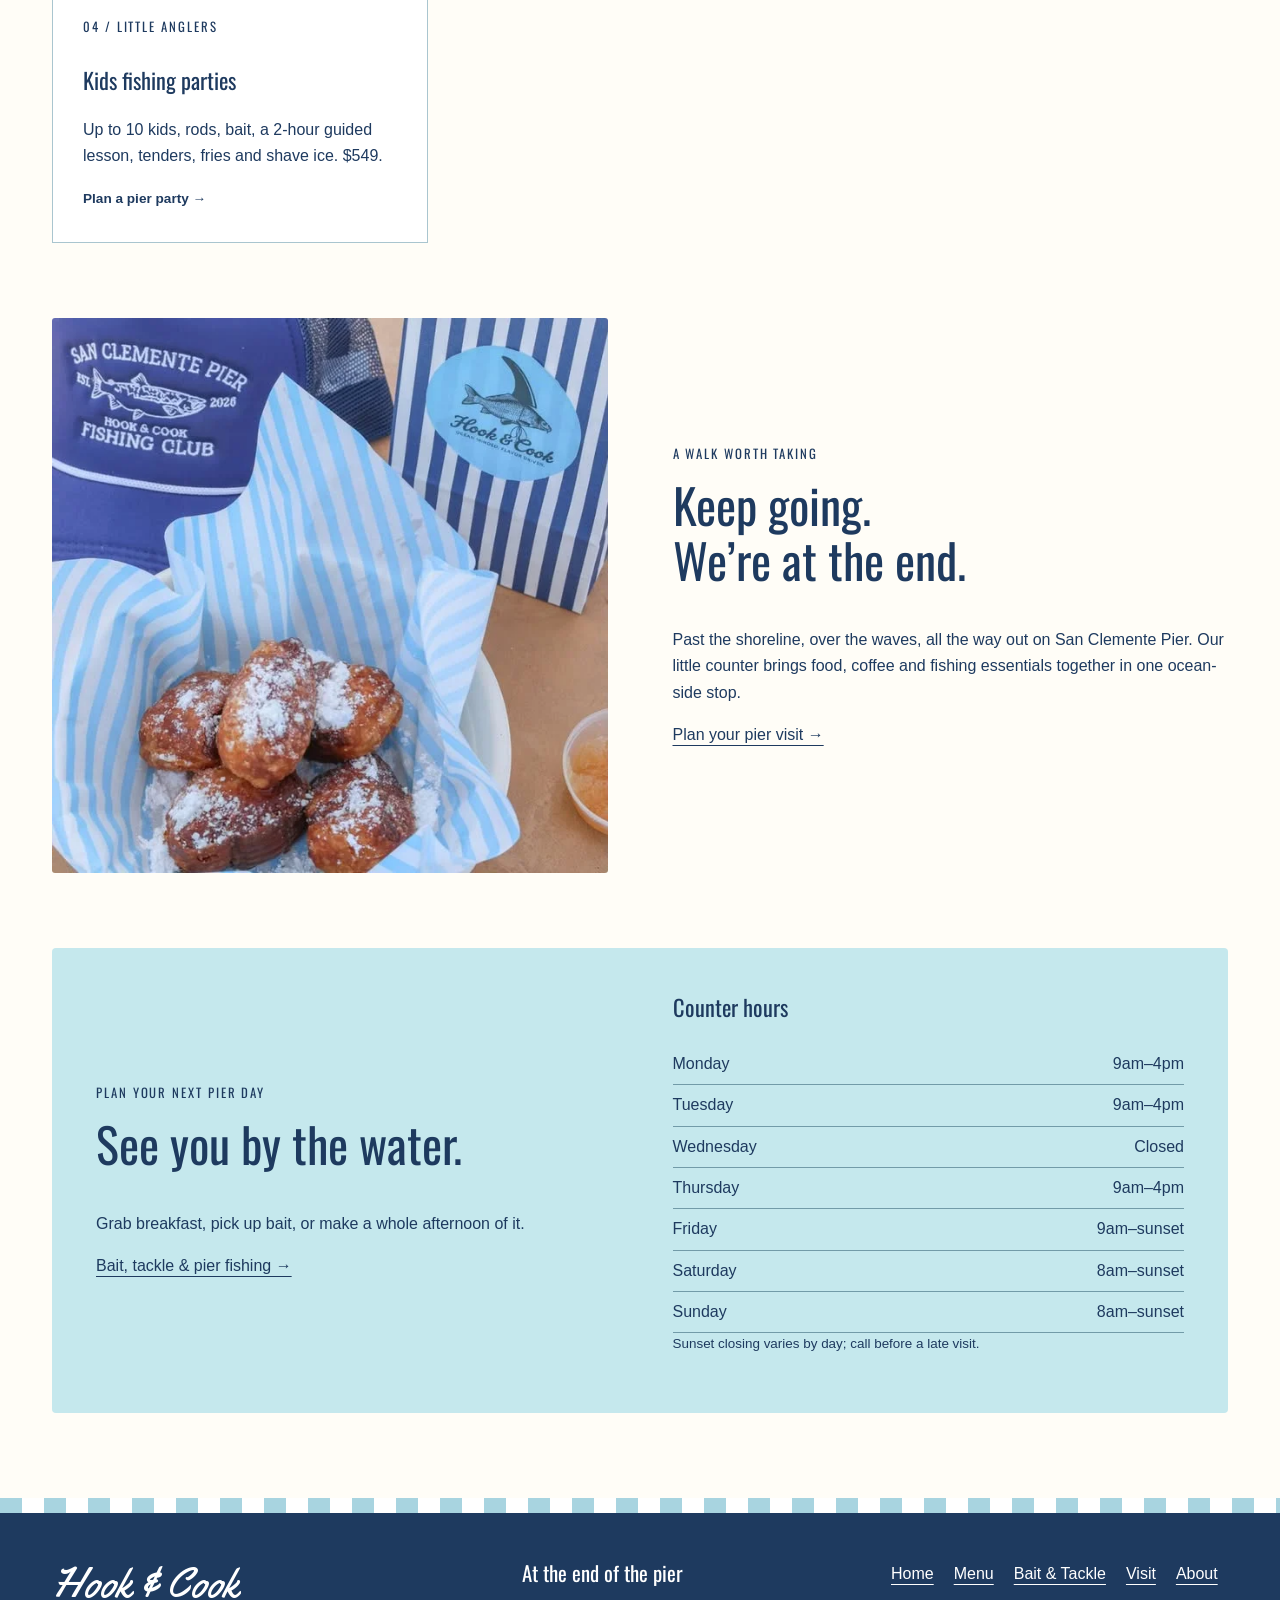
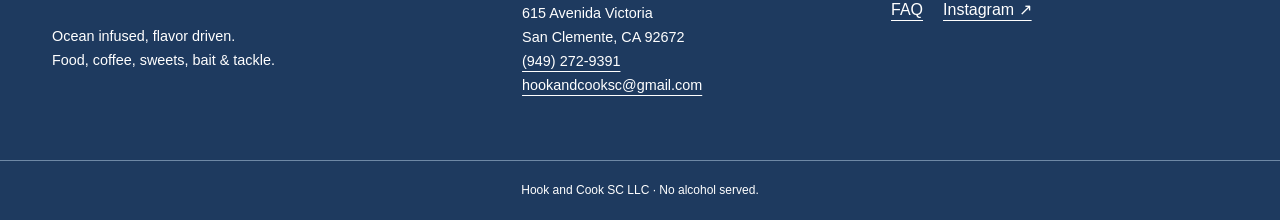
==== commit e915d4a8: "Add Little Anglers Pier Party kids fishing page, homepage card, nav link, sitemap" ====
--- a/index.html
+++ b/index.html
@@ -1 +1 @@
-<!doctype html><html lang="en"><head><meta charset="utf-8"><meta name="viewport" content="width=device-width, initial-scale=1"><title>San Clemente Pier Food, Lobster Rolls &amp; Shave Ice | Hook &amp; Cook</title><meta name="description" content="Food, coffee, shave ice, bait and tackle at the end of San Clemente Pier. Explore Hook &amp; Cook’s menu, order pickup and plan your pier visit."><link rel="canonical" href="https://hookandcooksc.com/"><meta name="theme-color" content="#1e3a5f"><meta name="robots" content="index,follow"><meta property="og:type" content="website"><meta property="og:locale" content="en_US"><meta property="og:site_name" content="Hook &amp; Cook"><meta property="og:title" content="San Clemente Pier Food, Lobster Rolls &amp; Shave Ice | Hook &amp; Cook"><meta property="og:description" content="Food, coffee, shave ice, bait and tackle at the end of San Clemente Pier. Explore Hook &amp; Cook’s menu, order pickup and plan your pier visit."><meta property="og:url" content="https://hookandcooksc.com/"><meta property="og:image" content="https://hookandcooksc.com/assets/og-image.jpg"><meta property="og:image:width" content="1200"><meta property="og:image:height" content="630"><meta property="og:image:alt" content="Hook &amp; Cook at the end of San Clemente Pier"><meta name="twitter:card" content="summary_large_image"><meta name="twitter:title" content="San Clemente Pier Food, Lobster Rolls &amp; Shave Ice | Hook &amp; Cook"><meta name="twitter:description" content="Food, coffee, shave ice, bait and tackle at the end of San Clemente Pier. Explore Hook &amp; Cook’s menu, order pickup and plan your pier visit."><meta name="twitter:image" content="https://hookandcooksc.com/assets/og-image.jpg"><link rel="icon" href="assets/favicon.ico" sizes="48x48"><link rel="icon" type="image/svg+xml" href="assets/badge.svg"><link rel="apple-touch-icon" href="assets/icon-180.png"><link rel="manifest" href="site.webmanifest"><link rel="preload" href="assets/caps.woff2" as="font" type="font/woff2" crossorigin><link rel="preload" href="assets/script.woff2" as="font" type="font/woff2" crossorigin><style>@font-face{font-family:Yellowtail;src:url(assets/script.woff2) format('woff2');font-display:swap}@font-face{font-family:Oswald;src:url(assets/caps.woff2) format('woff2');font-display:swap}:root{--navy:#1e3a5f;--sky:#a8d4e0;--aqua:#c5e8ed;--mint:#48c9b0;--paper:#fffdf7}*{box-sizing:border-box}html{scroll-behavior:smooth;scroll-padding-top:25px}body{margin:0;background:var(--paper);color:var(--navy);font:16px/1.65 Arial,sans-serif}a{color:inherit;text-underline-offset:5px}a:hover{color:#275b78}a:focus-visible,summary:focus-visible{outline:3px solid #16675d;outline-offset:5px}img{display:block;width:100%;height:auto}picture{display:block}h1,h2,h3,p{margin-top:0}h1,h2,h3,.eyebrow,.number,.ribbon,nav{font-family:Oswald,'Arial Narrow',sans-serif}h1{font-size:clamp(3rem,7vw,6rem);line-height:1.03;font-weight:600;letter-spacing:-.03em;margin-bottom:24px}h2{font-size:clamp(2rem,4vw,3rem);line-height:1.15;font-weight:500}h3{font-size:1.4rem;line-height:1.3;font-weight:500}.script{font-family:Yellowtail,cursive}.tagline{font-size:clamp(1.8rem,3vw,2.6rem);line-height:1.2}.eyebrow,.number{font-size:.8rem;letter-spacing:.15em}.lead{font-size:1.15rem;max-width:600px}.small{font-size:.84rem}.draft{background:var(--navy);color:white;text-align:center;font-size:.72rem;letter-spacing:.08em;padding:7px 20px}.stripe{height:15px;background:repeating-linear-gradient(90deg,var(--sky) 0 22px,#fff 22px 44px)}header{background:#fff;border-bottom:1px solid #c7d9df}.header-inner{max-width:1240px;margin:auto;display:flex;align-items:center;justify-content:space-between;padding:22px 32px;gap:24px}.brand{text-decoration:none;white-space:nowrap}.wordmark{font-family:Yellowtail,cursive;font-size:2.6rem;line-height:1.1;display:block}.brand small{display:block;letter-spacing:.22em;font:10px/1.6 Arial,sans-serif;text-align:center}nav{display:flex;gap:20px;align-items:center;font-size:.94rem}nav a{text-decoration:none;white-space:nowrap;padding:8px 0}nav a[aria-current]{border-bottom:2px solid var(--navy)}.button{display:inline-block;padding:13px 21px;background:var(--navy);color:white;text-decoration:none;border:2px solid var(--navy);border-radius:3px;font-size:.9rem;font-weight:bold}.button:hover{background:#284c75;color:white}.button.outline{background:transparent;color:var(--navy)}.button.outline:hover{background:var(--aqua)}.actions{display:flex;flex-wrap:wrap;gap:12px;margin:28px 0 20px}.skip{position:absolute;left:10px;top:-100px;background:#fff;padding:12px;z-index:20}.skip:focus{top:10px}.wrap{max-width:1240px;margin:auto;padding:0 32px}.hero{display:grid;grid-template-columns:1fr 1fr;align-items:center;gap:68px;padding:70px 0}.hero-photo{position:relative;transform:rotate(1deg);padding:12px 12px 0;background:#fff;box-shadow:0 8px 30px #1e3a5f16;border:1px solid #d1e0e5}.hero-photo img{aspect-ratio:1.05;object-fit:cover}.photo-note{display:block;padding:15px 0;font-size:10px;letter-spacing:.14em;text-align:center}.ribbon{border-top:1px solid #9db9c4;border-bottom:1px solid #9db9c4;display:flex;justify-content:space-around;padding:20px 0;letter-spacing:.14em;font-size:.9rem;gap:12px}.section{margin:75px 0}.cards{display:grid;grid-template-columns:repeat(3,1fr);gap:24px}.card{display:block;text-decoration:none;border:1px solid #a9c5cf;background:white;padding:30px}.card h3{margin-top:25px}.card>span:last-child{font-weight:bold;font-size:.85rem}.split{display:grid;grid-template-columns:1fr 1fr;gap:65px;align-items:center}.split img{border-radius:3px}.aqua{background:var(--aqua);padding:44px;border-radius:4px}.hours{margin:0}.hours div{display:flex;justify-content:space-between;border-bottom:1px solid #729ba8;padding:7px 0;gap:24px}.hours dd{margin:0}.quick-answer{margin:24px 0;padding:20px 24px;background:var(--aqua);border-left:4px solid var(--navy)}.quick-answer h2{font-size:1.35rem;margin:0 0 8px}.quick-answer p{max-width:850px;margin:8px 0 0}.breadcrumb{font-size:.8rem;padding:24px 0}.page-heading{max-width:850px;margin:20px 0 45px}.page-heading h1{font-size:clamp(2.8rem,6vw,4.8rem)}.page-heading p{max-width:700px}.menu-grid{display:grid;grid-template-columns:1fr 1fr;gap:30px;align-items:start}.menu-section{border:1px solid #afc9d1;padding:30px;background:white;scroll-margin-top:20px}.menu-section h2{padding-bottom:20px;border-bottom:2px solid var(--navy);font-size:2rem}.menu-item{border-bottom:1px dashed #b5cbd2;padding:14px 0}.menu-item:last-child{border:0}.item-line{display:flex;justify-content:space-between;gap:18px;align-items:baseline}.item-line h3{font-size:1.16rem;margin:0}.price{white-space:nowrap;font-weight:bold;font-size:.94rem}.menu-item p{font-size:.86rem;margin:8px 0 0;line-height:1.5}.variant{font-style:italic}.section-nav{display:flex;gap:10px;flex-wrap:wrap;margin-bottom:24px}.section-nav a{padding:9px 13px;border:1px solid #8cabb9;font-size:.83rem;text-decoration:none;background:white}.section-nav a:hover{background:var(--aqua)}.badge{max-width:270px;justify-self:center}.faq-list{max-width:900px}details{border-bottom:1px solid #8fafbb;padding:20px 0}summary{font-family:Oswald,sans-serif;font-size:1.35rem;cursor:pointer;padding:5px 0}details p{margin:15px 0 0;max-width:800px}footer{margin-top:85px;background:var(--navy);color:white}footer a:hover{color:var(--aqua)}.footer-inner{max-width:1240px;margin:auto;padding:48px 32px;display:grid;grid-template-columns:1.3fr 1fr 1fr;gap:32px}.footer-inner .wordmark{margin-bottom:18px}.footer-inner p{font-size:.9rem}.footer-links{display:flex;flex-wrap:wrap;gap:10px 20px;align-content:start}.fineprint{border-top:1px solid #6e88a5;padding:20px 32px;text-align:center;font-size:.75rem}@media(max-width:900px){.header-inner{flex-direction:column;gap:16px}nav{flex-wrap:wrap;justify-content:center;gap:6px 18px}.hero{gap:30px;padding:40px 0}.cards{grid-template-columns:1fr}.split{gap:30px}.footer-inner{grid-template-columns:1fr 1fr}.hero-photo{transform:none}}@media(max-width:600px){.wrap{padding:0 22px}.header-inner{padding:20px 16px}.wordmark{font-size:2.35rem}nav{font-size:.94rem}nav .button{padding:8px 12px}.hero,.split,.menu-grid{grid-template-columns:1fr}.hero{padding:35px 0;gap:25px}.hero-photo{max-width:100%}.hero-photo img{aspect-ratio:1.25}.hero h1{font-size:3.65rem}.actions{gap:10px}.actions .button{padding:12px 15px}.ribbon{font-size:.66rem;letter-spacing:.06em;padding:16px 0}.section{margin:48px 0}.aqua{padding:27px}.menu-section{padding:23px}.item-line{gap:12px}.page-heading{margin-bottom:30px}.footer-inner{grid-template-columns:1fr;padding:35px 22px}.section-nav a{padding:10px 12px}.draft{font-size:.67rem}.badge{max-width:210px}.hero .lead{font-size:1.05rem}}@media(prefers-reduced-motion:reduce){html{scroll-behavior:auto}} .menu-section#merchandise{grid-column:1/-1}.menu-section#merchandise .menu-item{break-inside:avoid}.menu-section#merchandise{columns:2;column-gap:40px}.menu-section#merchandise>h2,.menu-section#merchandise>.eyebrow{column-span:all}@media(max-width:600px){.menu-section#merchandise{columns:1}}</style><script type="application/ld+json">{"@context": "https://schema.org", "@graph": [{"@type": "Restaurant", "@id": "https://hookandcooksc.com/#restaurant", "name": "Hook & Cook", "legalName": "Hook and Cook SC LLC", "url": "https://hookandcooksc.com/", "image": "https://hookandcooksc.com/assets/og-image.jpg", "address": {"@type": "PostalAddress", "streetAddress": "615 Avenida Victoria", "addressLocality": "San Clemente", "addressRegion": "CA", "postalCode": "92672", "addressCountry": "US"}, "geo": {"@type": "GeoCoordinates", "latitude": 33.4179, "longitude": -117.6233}, "telephone": "+19492729391", "servesCuisine": ["Seafood", "Baja-style", "Breakfast"], "priceRange": "$–$$", "openingHoursSpecification": [{"@type": "OpeningHoursSpecification", "dayOfWeek": "https://schema.org/Monday", "opens": "09:00", "closes": "16:00", "description": "Regular hours."}, {"@type": "OpeningHoursSpecification", "dayOfWeek": "https://schema.org/Tuesday", "opens": "09:00", "closes": "16:00", "description": "Regular hours."}, {"@type": "OpeningHoursSpecification", "dayOfWeek": "https://schema.org/Thursday", "opens": "09:00", "closes": "16:00", "description": "Regular hours."}, {"@type": "OpeningHoursSpecification", "dayOfWeek": "https://schema.org/Friday", "opens": "09:00", "description": "Closes at sunset; time varies by season. Call before a late visit."}, {"@type": "OpeningHoursSpecification", "dayOfWeek": "https://schema.org/Saturday", "opens": "08:00", "description": "Closes at sunset; time varies by season. Call before a late visit."}, {"@type": "OpeningHoursSpecification", "dayOfWeek": "https://schema.org/Sunday", "opens": "08:00", "description": "Closes at sunset; time varies by season. Call before a late visit."}], "hasMenu": "https://hookandcooksc.com/menu.html#menu", "acceptsReservations": false, "sameAs": ["https://www.instagram.com/hookandcookscpier/"]}, {"@type": "SportingGoodsStore", "@id": "https://hookandcooksc.com/#bait-store", "name": "Hook & Cook Bait & Tackle", "url": "https://hookandcooksc.com/fishing.html", "address": {"@type": "PostalAddress", "streetAddress": "615 Avenida Victoria", "addressLocality": "San Clemente", "addressRegion": "CA", "postalCode": "92672", "addressCountry": "US"}, "telephone": "+19492729391", "image": "https://hookandcooksc.com/assets/pier-shack.jpg", "parentOrganization": {"@id": "https://hookandcooksc.com/#restaurant"}}, {"@type": "BreadcrumbList", "itemListElement": [{"@type": "ListItem", "position": 1, "name": "Home", "item": "https://hookandcooksc.com/"}]}]}</script></head><body><a class="skip" href="#main">Skip to content</a><div class="stripe"></div><header><div class="header-inner"><a class="brand" href="index.html" aria-label="Hook &amp; Cook home"><span class="wordmark">Hook &amp; Cook</span><small>SAN CLEMENTE PIER · FOOD + FISHING</small></a><nav aria-label="Main navigation"><a href="menu.html" >Menu</a><a href="fishing.html" >Bait & Tackle</a><a href="visit.html" >Visit</a><a href="about.html" >About</a><a href="faq.html" >FAQ</a><a class="button" href="https://cash.app/$hookcookus">Order pickup ↗</a></nav></div></header><main id="main" class="wrap"><aside class="quick-answer" aria-labelledby="quick-answer-title"><h2 id="quick-answer-title">Quick answer</h2><p class="small">Updated Nov 2026</p><p>Hook &amp; Cook serves food, coffee, sweets, bait and tackle at the end of San Clemente Pier. Find us at 615 Avenida Victoria, San Clemente, CA 92672.</p></aside><section class="hero"><div><p class="eyebrow">SAN CLEMENTE, CALIFORNIA · END OF THE PIER</p><h1>Good food.<br>Great casts.</h1><p class="script tagline">Ocean infused, flavor driven.</p><p class="lead">Follow the blue stripes to the end of the pier. Lobster rolls, Baja tacos, breakfast and something sweet—with the Pacific all around you.</p><div class="actions"><a class="button" href="https://cash.app/$hookcookus">Order for pickup ↗</a><a class="button outline" href="tel:+19492729391">Call (949) 272-9391</a></div><p class="small">615 Avenida Victoria · Walk all the way out.</p></div><div class="hero-photo"><picture><source srcset="assets/pier-shack.webp" type="image/webp"><img src="assets/pier-shack.jpg" width="640" height="430" alt="Hook & Cook’s white pier shack with blue striped awnings and an aqua display beside the Pacific Ocean." loading="eager" fetchpriority=high></picture><span class="photo-note">YOUR LITTLE ESCAPE, AT THE END OF THE PIER.</span></div></section><section class="ribbon"><span>FOOD & COFFEE</span><span>SHAVE ICE & SWEETS</span><span>BAIT & TACKLE</span></section><section class="section"><p class="eyebrow">COME HUNGRY. LEAVE HAPPY.</p><h2>A little pier-side flavor.</h2><div class="cards"><a class="card" href="menu.html#lobster-specialties"><span class="number">01 / THE OCEAN CALLS</span><h3>Lobster rolls & Baja bites</h3><p>Find your lobster roll in San Clemente, or go for fish tacos, a burrito or a pier classic.</p><span>Explore the food menu →</span></a><a class="card" href="menu.html#dawn-patrol"><span class="number">02 / EARLY TIDES</span><h3>Breakfast on the pier</h3><p>Brekky sandos, breakfast burritos, beignets and coffee. Start with a stroll.</p><span>Meet Dawn Patrol →</span></a><a class="card" href="menu.html#signature-shave-ice"><span class="number">03 / SWEET LITTLE DETOUR</span><h3>Shave ice & ocean air</h3><p>Bright signature shave ice, ice cream and cold drinks for a San Clemente kind of day.</p><span>Find your sweet spot →</span></a></div></section><section class="split section"><div><picture><source srcset="assets/beignets.webp" type="image/webp"><img src="assets/beignets.jpg" width="640" height="640" alt="Powdered-sugar beignets with a Hook & Cook fishing-club hat and blue-and-white striped bag." loading="lazy" ></picture></div><div><p class="eyebrow">A WALK WORTH TAKING</p><h2>Keep going.<br>We’re at the end.</h2><p>Past the shoreline, over the waves, all the way out on San Clemente Pier. Our little counter brings food, coffee and fishing essentials together in one ocean-side stop.</p><a class="text-link" href="visit.html">Plan your pier visit →</a></div></section><section class="split section aqua"><div><p class="eyebrow">PLAN YOUR NEXT PIER DAY</p><h2>See you by the water.</h2><p>Grab breakfast, pick up bait, or make a whole afternoon of it.</p><a class="text-link" href="fishing.html">Bait, tackle & pier fishing →</a></div><div><h3>Counter hours</h3><dl class="hours"><div><dt>Monday</dt><dd>9am–4pm</dd></div><div><dt>Tuesday</dt><dd>9am–4pm</dd></div><div><dt>Wednesday</dt><dd>Closed</dd></div><div><dt>Thursday</dt><dd>9am–4pm</dd></div><div><dt>Friday</dt><dd>9am–sunset</dd></div><div><dt>Saturday</dt><dd>8am–sunset</dd></div><div><dt>Sunday</dt><dd>8am–sunset</dd></div></dl><p class="small">Sunset closing varies by day; call before a late visit.</p></div></section></main><footer><div class="stripe"></div><div class="footer-inner"><div><span class="wordmark">Hook &amp; Cook</span><p>Ocean infused, flavor driven.<br>Food, coffee, sweets, bait & tackle.</p></div><div><h2 style="font-size:1.3rem">At the end of the pier</h2><p>615 Avenida Victoria<br>San Clemente, CA 92672<br><a href="tel:+19492729391">(949) 272-9391</a><br><a href="mailto:hookandcooksc@gmail.com">hookandcooksc@gmail.com</a></p></div><div class="footer-links"><a href="index.html">Home</a><a href="menu.html">Menu</a><a href="fishing.html">Bait & Tackle</a><a href="visit.html">Visit</a><a href="about.html">About</a><a href="faq.html">FAQ</a><a href="https://www.instagram.com/hookandcookscpier/">Instagram ↗</a></div></div><div class="fineprint">Hook and Cook SC LLC · No alcohol served.</div></footer></body></html>+<!doctype html><html lang="en"><head><meta charset="utf-8"><meta name="viewport" content="width=device-width, initial-scale=1"><title>San Clemente Pier Food, Lobster Rolls &amp; Shave Ice | Hook &amp; Cook</title><meta name="description" content="Food, coffee, shave ice, bait and tackle at the end of San Clemente Pier. Explore Hook &amp; Cook’s menu, order pickup and plan your pier visit."><link rel="canonical" href="https://hookandcooksc.com/"><meta name="theme-color" content="#1e3a5f"><meta name="robots" content="index,follow"><meta property="og:type" content="website"><meta property="og:locale" content="en_US"><meta property="og:site_name" content="Hook &amp; Cook"><meta property="og:title" content="San Clemente Pier Food, Lobster Rolls &amp; Shave Ice | Hook &amp; Cook"><meta property="og:description" content="Food, coffee, shave ice, bait and tackle at the end of San Clemente Pier. Explore Hook &amp; Cook’s menu, order pickup and plan your pier visit."><meta property="og:url" content="https://hookandcooksc.com/"><meta property="og:image" content="https://hookandcooksc.com/assets/og-image.jpg"><meta property="og:image:width" content="1200"><meta property="og:image:height" content="630"><meta property="og:image:alt" content="Hook &amp; Cook at the end of San Clemente Pier"><meta name="twitter:card" content="summary_large_image"><meta name="twitter:title" content="San Clemente Pier Food, Lobster Rolls &amp; Shave Ice | Hook &amp; Cook"><meta name="twitter:description" content="Food, coffee, shave ice, bait and tackle at the end of San Clemente Pier. Explore Hook &amp; Cook’s menu, order pickup and plan your pier visit."><meta name="twitter:image" content="https://hookandcooksc.com/assets/og-image.jpg"><link rel="icon" href="assets/favicon.ico" sizes="48x48"><link rel="icon" type="image/svg+xml" href="assets/badge.svg"><link rel="apple-touch-icon" href="assets/icon-180.png"><link rel="manifest" href="site.webmanifest"><link rel="preload" href="assets/caps.woff2" as="font" type="font/woff2" crossorigin><link rel="preload" href="assets/script.woff2" as="font" type="font/woff2" crossorigin><style>@font-face{font-family:Yellowtail;src:url(assets/script.woff2) format('woff2');font-display:swap}@font-face{font-family:Oswald;src:url(assets/caps.woff2) format('woff2');font-display:swap}:root{--navy:#1e3a5f;--sky:#a8d4e0;--aqua:#c5e8ed;--mint:#48c9b0;--paper:#fffdf7}*{box-sizing:border-box}html{scroll-behavior:smooth;scroll-padding-top:25px}body{margin:0;background:var(--paper);color:var(--navy);font:16px/1.65 Arial,sans-serif}a{color:inherit;text-underline-offset:5px}a:hover{color:#275b78}a:focus-visible,summary:focus-visible{outline:3px solid #16675d;outline-offset:5px}img{display:block;width:100%;height:auto}picture{display:block}h1,h2,h3,p{margin-top:0}h1,h2,h3,.eyebrow,.number,.ribbon,nav{font-family:Oswald,'Arial Narrow',sans-serif}h1{font-size:clamp(3rem,7vw,6rem);line-height:1.03;font-weight:600;letter-spacing:-.03em;margin-bottom:24px}h2{font-size:clamp(2rem,4vw,3rem);line-height:1.15;font-weight:500}h3{font-size:1.4rem;line-height:1.3;font-weight:500}.script{font-family:Yellowtail,cursive}.tagline{font-size:clamp(1.8rem,3vw,2.6rem);line-height:1.2}.eyebrow,.number{font-size:.8rem;letter-spacing:.15em}.lead{font-size:1.15rem;max-width:600px}.small{font-size:.84rem}.draft{background:var(--navy);color:white;text-align:center;font-size:.72rem;letter-spacing:.08em;padding:7px 20px}.stripe{height:15px;background:repeating-linear-gradient(90deg,var(--sky) 0 22px,#fff 22px 44px)}header{background:#fff;border-bottom:1px solid #c7d9df}.header-inner{max-width:1240px;margin:auto;display:flex;align-items:center;justify-content:space-between;padding:22px 32px;gap:24px}.brand{text-decoration:none;white-space:nowrap}.wordmark{font-family:Yellowtail,cursive;font-size:2.6rem;line-height:1.1;display:block}.brand small{display:block;letter-spacing:.22em;font:10px/1.6 Arial,sans-serif;text-align:center}nav{display:flex;gap:20px;align-items:center;font-size:.94rem}nav a{text-decoration:none;white-space:nowrap;padding:8px 0}nav a[aria-current]{border-bottom:2px solid var(--navy)}.button{display:inline-block;padding:13px 21px;background:var(--navy);color:white;text-decoration:none;border:2px solid var(--navy);border-radius:3px;font-size:.9rem;font-weight:bold}.button:hover{background:#284c75;color:white}.button.outline{background:transparent;color:var(--navy)}.button.outline:hover{background:var(--aqua)}.actions{display:flex;flex-wrap:wrap;gap:12px;margin:28px 0 20px}.skip{position:absolute;left:10px;top:-100px;background:#fff;padding:12px;z-index:20}.skip:focus{top:10px}.wrap{max-width:1240px;margin:auto;padding:0 32px}.hero{display:grid;grid-template-columns:1fr 1fr;align-items:center;gap:68px;padding:70px 0}.hero-photo{position:relative;transform:rotate(1deg);padding:12px 12px 0;background:#fff;box-shadow:0 8px 30px #1e3a5f16;border:1px solid #d1e0e5}.hero-photo img{aspect-ratio:1.05;object-fit:cover}.photo-note{display:block;padding:15px 0;font-size:10px;letter-spacing:.14em;text-align:center}.ribbon{border-top:1px solid #9db9c4;border-bottom:1px solid #9db9c4;display:flex;justify-content:space-around;padding:20px 0;letter-spacing:.14em;font-size:.9rem;gap:12px}.section{margin:75px 0}.cards{display:grid;grid-template-columns:repeat(3,1fr);gap:24px}.card{display:block;text-decoration:none;border:1px solid #a9c5cf;background:white;padding:30px}.card h3{margin-top:25px}.card>span:last-child{font-weight:bold;font-size:.85rem}.split{display:grid;grid-template-columns:1fr 1fr;gap:65px;align-items:center}.split img{border-radius:3px}.aqua{background:var(--aqua);padding:44px;border-radius:4px}.hours{margin:0}.hours div{display:flex;justify-content:space-between;border-bottom:1px solid #729ba8;padding:7px 0;gap:24px}.hours dd{margin:0}.quick-answer{margin:24px 0;padding:20px 24px;background:var(--aqua);border-left:4px solid var(--navy)}.quick-answer h2{font-size:1.35rem;margin:0 0 8px}.quick-answer p{max-width:850px;margin:8px 0 0}.breadcrumb{font-size:.8rem;padding:24px 0}.page-heading{max-width:850px;margin:20px 0 45px}.page-heading h1{font-size:clamp(2.8rem,6vw,4.8rem)}.page-heading p{max-width:700px}.menu-grid{display:grid;grid-template-columns:1fr 1fr;gap:30px;align-items:start}.menu-section{border:1px solid #afc9d1;padding:30px;background:white;scroll-margin-top:20px}.menu-section h2{padding-bottom:20px;border-bottom:2px solid var(--navy);font-size:2rem}.menu-item{border-bottom:1px dashed #b5cbd2;padding:14px 0}.menu-item:last-child{border:0}.item-line{display:flex;justify-content:space-between;gap:18px;align-items:baseline}.item-line h3{font-size:1.16rem;margin:0}.price{white-space:nowrap;font-weight:bold;font-size:.94rem}.menu-item p{font-size:.86rem;margin:8px 0 0;line-height:1.5}.variant{font-style:italic}.section-nav{display:flex;gap:10px;flex-wrap:wrap;margin-bottom:24px}.section-nav a{padding:9px 13px;border:1px solid #8cabb9;font-size:.83rem;text-decoration:none;background:white}.section-nav a:hover{background:var(--aqua)}.badge{max-width:270px;justify-self:center}.faq-list{max-width:900px}details{border-bottom:1px solid #8fafbb;padding:20px 0}summary{font-family:Oswald,sans-serif;font-size:1.35rem;cursor:pointer;padding:5px 0}details p{margin:15px 0 0;max-width:800px}footer{margin-top:85px;background:var(--navy);color:white}footer a:hover{color:var(--aqua)}.footer-inner{max-width:1240px;margin:auto;padding:48px 32px;display:grid;grid-template-columns:1.3fr 1fr 1fr;gap:32px}.footer-inner .wordmark{margin-bottom:18px}.footer-inner p{font-size:.9rem}.footer-links{display:flex;flex-wrap:wrap;gap:10px 20px;align-content:start}.fineprint{border-top:1px solid #6e88a5;padding:20px 32px;text-align:center;font-size:.75rem}@media(max-width:900px){.header-inner{flex-direction:column;gap:16px}nav{flex-wrap:wrap;justify-content:center;gap:6px 18px}.hero{gap:30px;padding:40px 0}.cards{grid-template-columns:1fr}.split{gap:30px}.footer-inner{grid-template-columns:1fr 1fr}.hero-photo{transform:none}}@media(max-width:600px){.wrap{padding:0 22px}.header-inner{padding:20px 16px}.wordmark{font-size:2.35rem}nav{font-size:.94rem}nav .button{padding:8px 12px}.hero,.split,.menu-grid{grid-template-columns:1fr}.hero{padding:35px 0;gap:25px}.hero-photo{max-width:100%}.hero-photo img{aspect-ratio:1.25}.hero h1{font-size:3.65rem}.actions{gap:10px}.actions .button{padding:12px 15px}.ribbon{font-size:.66rem;letter-spacing:.06em;padding:16px 0}.section{margin:48px 0}.aqua{padding:27px}.menu-section{padding:23px}.item-line{gap:12px}.page-heading{margin-bottom:30px}.footer-inner{grid-template-columns:1fr;padding:35px 22px}.section-nav a{padding:10px 12px}.draft{font-size:.67rem}.badge{max-width:210px}.hero .lead{font-size:1.05rem}}@media(prefers-reduced-motion:reduce){html{scroll-behavior:auto}} .menu-section#merchandise{grid-column:1/-1}.menu-section#merchandise .menu-item{break-inside:avoid}.menu-section#merchandise{columns:2;column-gap:40px}.menu-section#merchandise>h2,.menu-section#merchandise>.eyebrow{column-span:all}@media(max-width:600px){.menu-section#merchandise{columns:1}}</style><script type="application/ld+json">{"@context": "https://schema.org", "@graph": [{"@type": "Restaurant", "@id": "https://hookandcooksc.com/#restaurant", "name": "Hook & Cook", "legalName": "Hook and Cook SC LLC", "url": "https://hookandcooksc.com/", "image": "https://hookandcooksc.com/assets/og-image.jpg", "address": {"@type": "PostalAddress", "streetAddress": "615 Avenida Victoria", "addressLocality": "San Clemente", "addressRegion": "CA", "postalCode": "92672", "addressCountry": "US"}, "geo": {"@type": "GeoCoordinates", "latitude": 33.4179, "longitude": -117.6233}, "telephone": "+19492729391", "servesCuisine": ["Seafood", "Baja-style", "Breakfast"], "priceRange": "$–$$", "openingHoursSpecification": [{"@type": "OpeningHoursSpecification", "dayOfWeek": "https://schema.org/Monday", "opens": "09:00", "closes": "16:00", "description": "Regular hours."}, {"@type": "OpeningHoursSpecification", "dayOfWeek": "https://schema.org/Tuesday", "opens": "09:00", "closes": "16:00", "description": "Regular hours."}, {"@type": "OpeningHoursSpecification", "dayOfWeek": "https://schema.org/Thursday", "opens": "09:00", "closes": "16:00", "description": "Regular hours."}, {"@type": "OpeningHoursSpecification", "dayOfWeek": "https://schema.org/Friday", "opens": "09:00", "description": "Closes at sunset; time varies by season. Call before a late visit."}, {"@type": "OpeningHoursSpecification", "dayOfWeek": "https://schema.org/Saturday", "opens": "08:00", "description": "Closes at sunset; time varies by season. Call before a late visit."}, {"@type": "OpeningHoursSpecification", "dayOfWeek": "https://schema.org/Sunday", "opens": "08:00", "description": "Closes at sunset; time varies by season. Call before a late visit."}], "hasMenu": "https://hookandcooksc.com/menu.html#menu", "acceptsReservations": false, "sameAs": ["https://www.instagram.com/hookandcookscpier/"]}, {"@type": "SportingGoodsStore", "@id": "https://hookandcooksc.com/#bait-store", "name": "Hook & Cook Bait & Tackle", "url": "https://hookandcooksc.com/fishing.html", "address": {"@type": "PostalAddress", "streetAddress": "615 Avenida Victoria", "addressLocality": "San Clemente", "addressRegion": "CA", "postalCode": "92672", "addressCountry": "US"}, "telephone": "+19492729391", "image": "https://hookandcooksc.com/assets/pier-shack.jpg", "parentOrganization": {"@id": "https://hookandcooksc.com/#restaurant"}}, {"@type": "BreadcrumbList", "itemListElement": [{"@type": "ListItem", "position": 1, "name": "Home", "item": "https://hookandcooksc.com/"}]}]}</script></head><body><a class="skip" href="#main">Skip to content</a><div class="stripe"></div><header><div class="header-inner"><a class="brand" href="index.html" aria-label="Hook &amp; Cook home"><span class="wordmark">Hook &amp; Cook</span><small>SAN CLEMENTE PIER · FOOD + FISHING</small></a><nav aria-label="Main navigation"><a href="menu.html" >Menu</a><a href="fishing.html" >Bait & Tackle</a><a href="visit.html" >Visit</a><a href="about.html" >About</a><a href="faq.html" >FAQ</a><a href="parties.html" >Kids Parties</a><a class="button" href="https://cash.app/$hookcookus">Order pickup ↗</a></nav></div></header><main id="main" class="wrap"><aside class="quick-answer" aria-labelledby="quick-answer-title"><h2 id="quick-answer-title">Quick answer</h2><p class="small">Updated Nov 2026</p><p>Hook &amp; Cook serves food, coffee, sweets, bait and tackle at the end of San Clemente Pier. Find us at 615 Avenida Victoria, San Clemente, CA 92672.</p></aside><section class="hero"><div><p class="eyebrow">SAN CLEMENTE, CALIFORNIA · END OF THE PIER</p><h1>Good food.<br>Great casts.</h1><p class="script tagline">Ocean infused, flavor driven.</p><p class="lead">Follow the blue stripes to the end of the pier. Lobster rolls, Baja tacos, breakfast and something sweet—with the Pacific all around you.</p><div class="actions"><a class="button" href="https://cash.app/$hookcookus">Order for pickup ↗</a><a class="button outline" href="tel:+19492729391">Call (949) 272-9391</a></div><p class="small">615 Avenida Victoria · Walk all the way out.</p></div><div class="hero-photo"><picture><source srcset="assets/pier-shack.webp" type="image/webp"><img src="assets/pier-shack.jpg" width="640" height="430" alt="Hook & Cook’s white pier shack with blue striped awnings and an aqua display beside the Pacific Ocean." loading="eager" fetchpriority=high></picture><span class="photo-note">YOUR LITTLE ESCAPE, AT THE END OF THE PIER.</span></div></section><section class="ribbon"><span>FOOD & COFFEE</span><span>SHAVE ICE & SWEETS</span><span>BAIT & TACKLE</span></section><section class="section"><p class="eyebrow">COME HUNGRY. LEAVE HAPPY.</p><h2>A little pier-side flavor.</h2><div class="cards"><a class="card" href="menu.html#lobster-specialties"><span class="number">01 / THE OCEAN CALLS</span><h3>Lobster rolls & Baja bites</h3><p>Find your lobster roll in San Clemente, or go for fish tacos, a burrito or a pier classic.</p><span>Explore the food menu →</span></a><a class="card" href="menu.html#dawn-patrol"><span class="number">02 / EARLY TIDES</span><h3>Breakfast on the pier</h3><p>Brekky sandos, breakfast burritos, beignets and coffee. Start with a stroll.</p><span>Meet Dawn Patrol →</span></a><a class="card" href="menu.html#signature-shave-ice"><span class="number">03 / SWEET LITTLE DETOUR</span><h3>Shave ice & ocean air</h3><p>Bright signature shave ice, ice cream and cold drinks for a San Clemente kind of day.</p><span>Find your sweet spot →</span></a><a class="card" href="parties.html"><span class="number">04 / LITTLE ANGLERS</span><h3>Kids fishing parties</h3><p>Up to 10 kids, rods, bait, a 2-hour guided lesson, tenders, fries and shave ice. $549.</p><span>Plan a pier party →</span></a></div></section><section class="split section"><div><picture><source srcset="assets/beignets.webp" type="image/webp"><img src="assets/beignets.jpg" width="640" height="640" alt="Powdered-sugar beignets with a Hook & Cook fishing-club hat and blue-and-white striped bag." loading="lazy" ></picture></div><div><p class="eyebrow">A WALK WORTH TAKING</p><h2>Keep going.<br>We’re at the end.</h2><p>Past the shoreline, over the waves, all the way out on San Clemente Pier. Our little counter brings food, coffee and fishing essentials together in one ocean-side stop.</p><a class="text-link" href="visit.html">Plan your pier visit →</a></div></section><section class="split section aqua"><div><p class="eyebrow">PLAN YOUR NEXT PIER DAY</p><h2>See you by the water.</h2><p>Grab breakfast, pick up bait, or make a whole afternoon of it.</p><a class="text-link" href="fishing.html">Bait, tackle & pier fishing →</a></div><div><h3>Counter hours</h3><dl class="hours"><div><dt>Monday</dt><dd>9am–4pm</dd></div><div><dt>Tuesday</dt><dd>9am–4pm</dd></div><div><dt>Wednesday</dt><dd>Closed</dd></div><div><dt>Thursday</dt><dd>9am–4pm</dd></div><div><dt>Friday</dt><dd>9am–sunset</dd></div><div><dt>Saturday</dt><dd>8am–sunset</dd></div><div><dt>Sunday</dt><dd>8am–sunset</dd></div></dl><p class="small">Sunset closing varies by day; call before a late visit.</p></div></section></main><footer><div class="stripe"></div><div class="footer-inner"><div><span class="wordmark">Hook &amp; Cook</span><p>Ocean infused, flavor driven.<br>Food, coffee, sweets, bait & tackle.</p></div><div><h2 style="font-size:1.3rem">At the end of the pier</h2><p>615 Avenida Victoria<br>San Clemente, CA 92672<br><a href="tel:+19492729391">(949) 272-9391</a><br><a href="mailto:hookandcooksc@gmail.com">hookandcooksc@gmail.com</a></p></div><div class="footer-links"><a href="index.html">Home</a><a href="menu.html">Menu</a><a href="fishing.html">Bait & Tackle</a><a href="visit.html">Visit</a><a href="about.html">About</a><a href="faq.html">FAQ</a><a href="https://www.instagram.com/hookandcookscpier/">Instagram ↗</a></div></div><div class="fineprint">Hook and Cook SC LLC · No alcohol served.</div></footer></body></html>
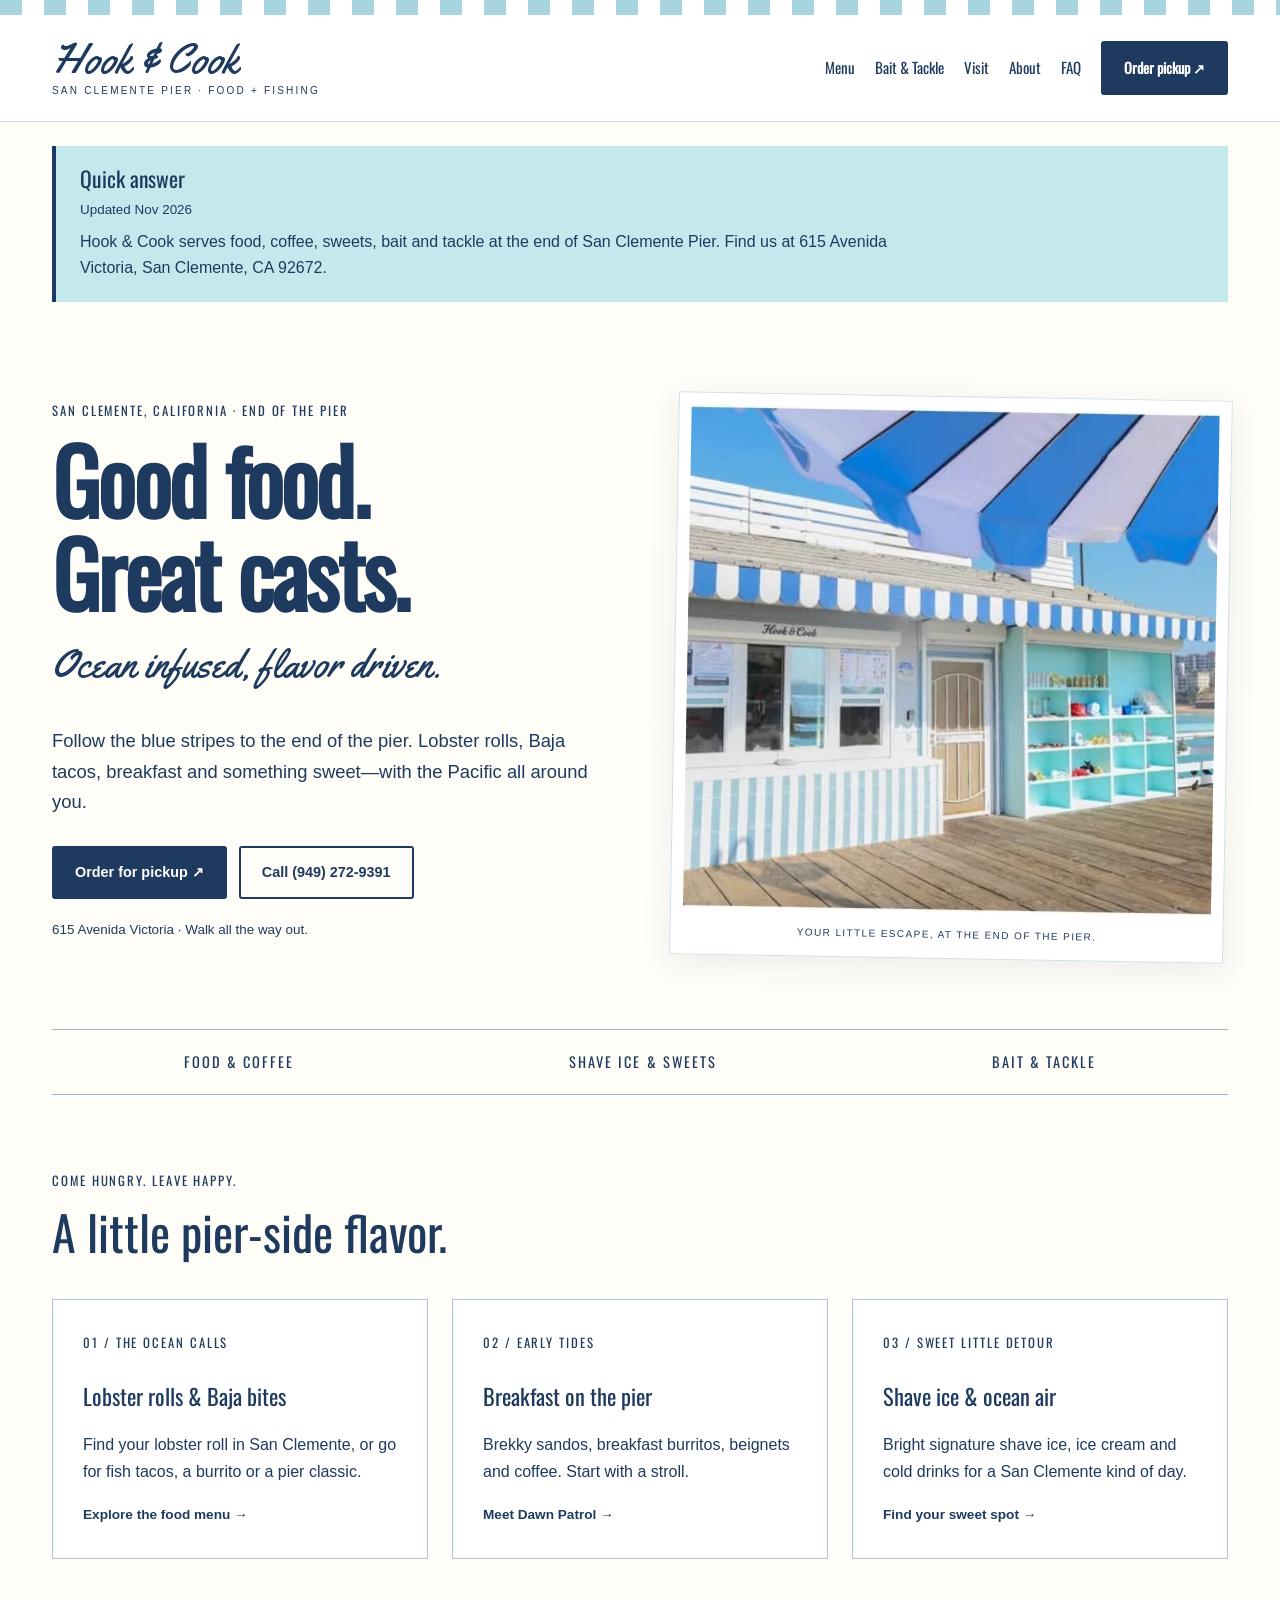
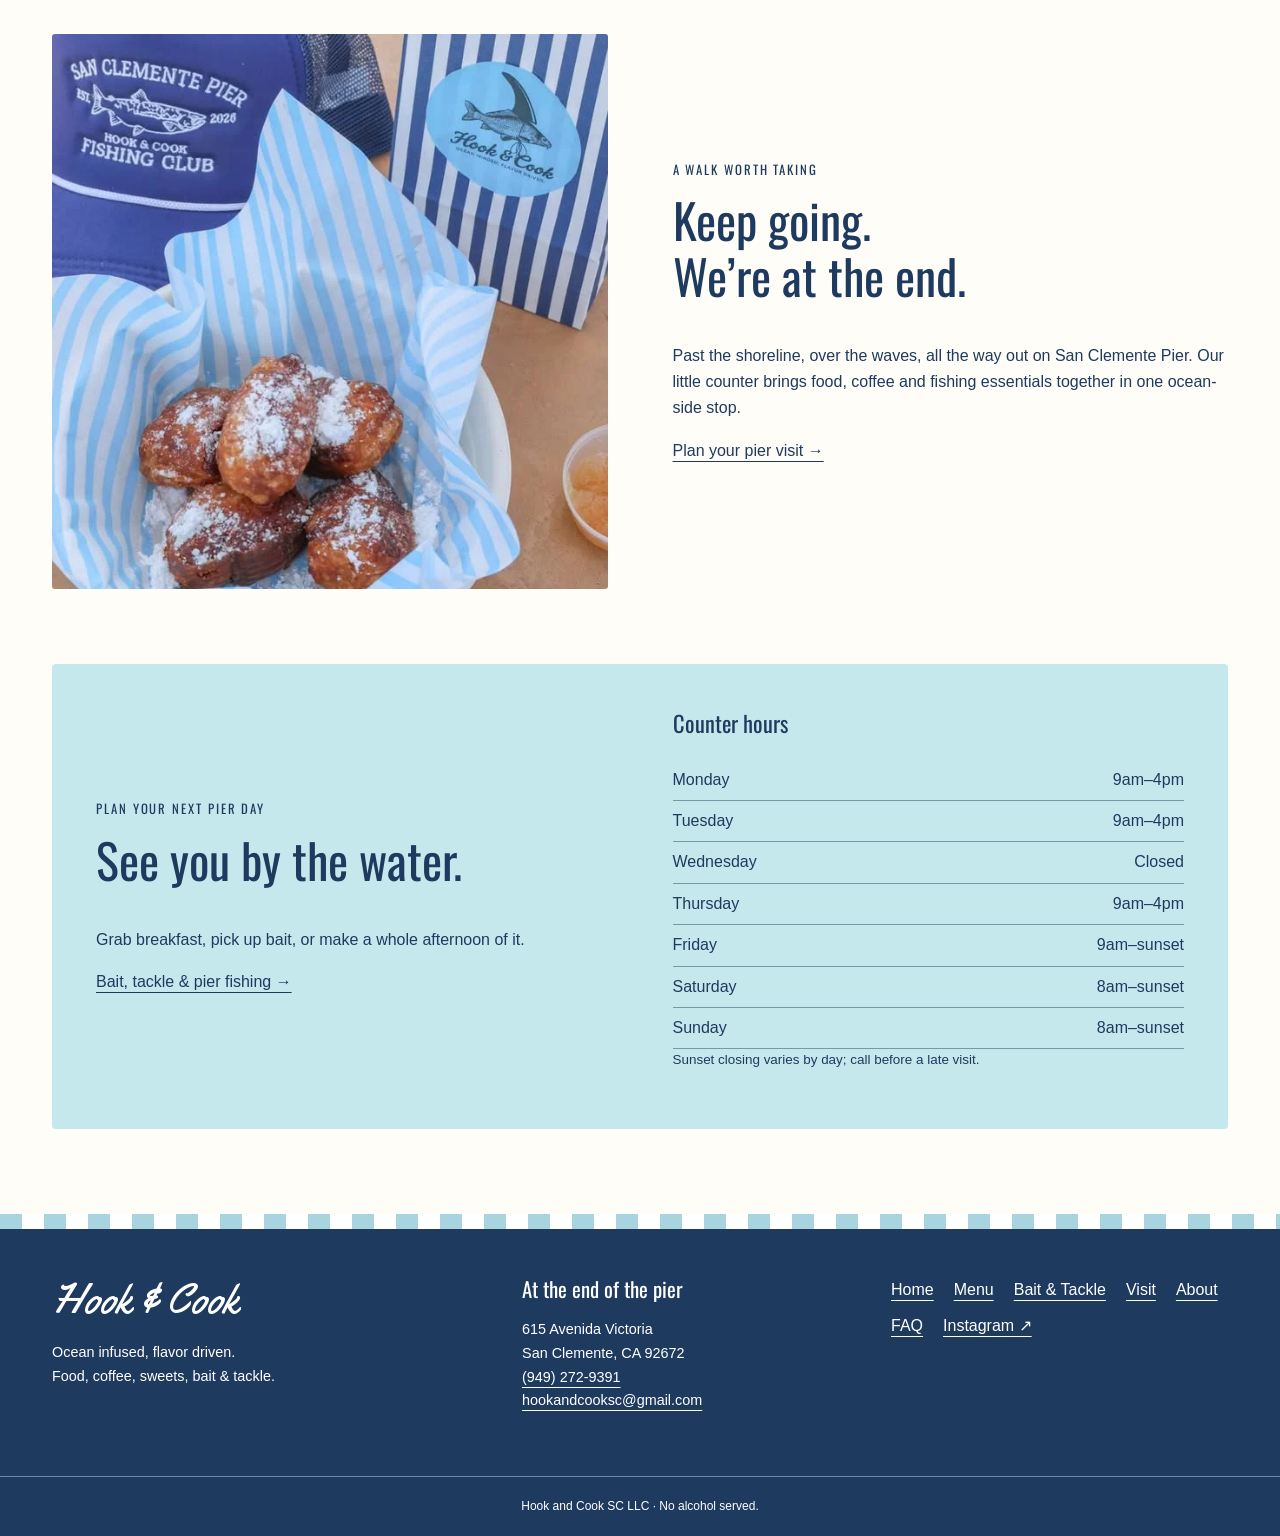
==== commit 1e19b9a6: "Daily refresh 2026-11-02: 404.html, about.html, breakfast-san-clemente-pier.html, faq.html, feed.jso" ====
--- a/index.html
+++ b/index.html
@@ -1 +1 @@
-<!doctype html><html lang="en"><head><meta charset="utf-8"><meta name="viewport" content="width=device-width, initial-scale=1"><title>San Clemente Pier Food, Lobster Rolls &amp; Shave Ice | Hook &amp; Cook</title><meta name="description" content="Food, coffee, shave ice, bait and tackle at the end of San Clemente Pier. Explore Hook &amp; Cook’s menu, order pickup and plan your pier visit."><link rel="canonical" href="https://hookandcooksc.com/"><meta name="theme-color" content="#1e3a5f"><meta name="robots" content="index,follow"><meta property="og:type" content="website"><meta property="og:locale" content="en_US"><meta property="og:site_name" content="Hook &amp; Cook"><meta property="og:title" content="San Clemente Pier Food, Lobster Rolls &amp; Shave Ice | Hook &amp; Cook"><meta property="og:description" content="Food, coffee, shave ice, bait and tackle at the end of San Clemente Pier. Explore Hook &amp; Cook’s menu, order pickup and plan your pier visit."><meta property="og:url" content="https://hookandcooksc.com/"><meta property="og:image" content="https://hookandcooksc.com/assets/og-image.jpg"><meta property="og:image:width" content="1200"><meta property="og:image:height" content="630"><meta property="og:image:alt" content="Hook &amp; Cook at the end of San Clemente Pier"><meta name="twitter:card" content="summary_large_image"><meta name="twitter:title" content="San Clemente Pier Food, Lobster Rolls &amp; Shave Ice | Hook &amp; Cook"><meta name="twitter:description" content="Food, coffee, shave ice, bait and tackle at the end of San Clemente Pier. Explore Hook &amp; Cook’s menu, order pickup and plan your pier visit."><meta name="twitter:image" content="https://hookandcooksc.com/assets/og-image.jpg"><link rel="icon" href="assets/favicon.ico" sizes="48x48"><link rel="icon" type="image/svg+xml" href="assets/badge.svg"><link rel="apple-touch-icon" href="assets/icon-180.png"><link rel="manifest" href="site.webmanifest"><link rel="preload" href="assets/caps.woff2" as="font" type="font/woff2" crossorigin><link rel="preload" href="assets/script.woff2" as="font" type="font/woff2" crossorigin><style>@font-face{font-family:Yellowtail;src:url(assets/script.woff2) format('woff2');font-display:swap}@font-face{font-family:Oswald;src:url(assets/caps.woff2) format('woff2');font-display:swap}:root{--navy:#1e3a5f;--sky:#a8d4e0;--aqua:#c5e8ed;--mint:#48c9b0;--paper:#fffdf7}*{box-sizing:border-box}html{scroll-behavior:smooth;scroll-padding-top:25px}body{margin:0;background:var(--paper);color:var(--navy);font:16px/1.65 Arial,sans-serif}a{color:inherit;text-underline-offset:5px}a:hover{color:#275b78}a:focus-visible,summary:focus-visible{outline:3px solid #16675d;outline-offset:5px}img{display:block;width:100%;height:auto}picture{display:block}h1,h2,h3,p{margin-top:0}h1,h2,h3,.eyebrow,.number,.ribbon,nav{font-family:Oswald,'Arial Narrow',sans-serif}h1{font-size:clamp(3rem,7vw,6rem);line-height:1.03;font-weight:600;letter-spacing:-.03em;margin-bottom:24px}h2{font-size:clamp(2rem,4vw,3rem);line-height:1.15;font-weight:500}h3{font-size:1.4rem;line-height:1.3;font-weight:500}.script{font-family:Yellowtail,cursive}.tagline{font-size:clamp(1.8rem,3vw,2.6rem);line-height:1.2}.eyebrow,.number{font-size:.8rem;letter-spacing:.15em}.lead{font-size:1.15rem;max-width:600px}.small{font-size:.84rem}.draft{background:var(--navy);color:white;text-align:center;font-size:.72rem;letter-spacing:.08em;padding:7px 20px}.stripe{height:15px;background:repeating-linear-gradient(90deg,var(--sky) 0 22px,#fff 22px 44px)}header{background:#fff;border-bottom:1px solid #c7d9df}.header-inner{max-width:1240px;margin:auto;display:flex;align-items:center;justify-content:space-between;padding:22px 32px;gap:24px}.brand{text-decoration:none;white-space:nowrap}.wordmark{font-family:Yellowtail,cursive;font-size:2.6rem;line-height:1.1;display:block}.brand small{display:block;letter-spacing:.22em;font:10px/1.6 Arial,sans-serif;text-align:center}nav{display:flex;gap:20px;align-items:center;font-size:.94rem}nav a{text-decoration:none;white-space:nowrap;padding:8px 0}nav a[aria-current]{border-bottom:2px solid var(--navy)}.button{display:inline-block;padding:13px 21px;background:var(--navy);color:white;text-decoration:none;border:2px solid var(--navy);border-radius:3px;font-size:.9rem;font-weight:bold}.button:hover{background:#284c75;color:white}.button.outline{background:transparent;color:var(--navy)}.button.outline:hover{background:var(--aqua)}.actions{display:flex;flex-wrap:wrap;gap:12px;margin:28px 0 20px}.skip{position:absolute;left:10px;top:-100px;background:#fff;padding:12px;z-index:20}.skip:focus{top:10px}.wrap{max-width:1240px;margin:auto;padding:0 32px}.hero{display:grid;grid-template-columns:1fr 1fr;align-items:center;gap:68px;padding:70px 0}.hero-photo{position:relative;transform:rotate(1deg);padding:12px 12px 0;background:#fff;box-shadow:0 8px 30px #1e3a5f16;border:1px solid #d1e0e5}.hero-photo img{aspect-ratio:1.05;object-fit:cover}.photo-note{display:block;padding:15px 0;font-size:10px;letter-spacing:.14em;text-align:center}.ribbon{border-top:1px solid #9db9c4;border-bottom:1px solid #9db9c4;display:flex;justify-content:space-around;padding:20px 0;letter-spacing:.14em;font-size:.9rem;gap:12px}.section{margin:75px 0}.cards{display:grid;grid-template-columns:repeat(3,1fr);gap:24px}.card{display:block;text-decoration:none;border:1px solid #a9c5cf;background:white;padding:30px}.card h3{margin-top:25px}.card>span:last-child{font-weight:bold;font-size:.85rem}.split{display:grid;grid-template-columns:1fr 1fr;gap:65px;align-items:center}.split img{border-radius:3px}.aqua{background:var(--aqua);padding:44px;border-radius:4px}.hours{margin:0}.hours div{display:flex;justify-content:space-between;border-bottom:1px solid #729ba8;padding:7px 0;gap:24px}.hours dd{margin:0}.quick-answer{margin:24px 0;padding:20px 24px;background:var(--aqua);border-left:4px solid var(--navy)}.quick-answer h2{font-size:1.35rem;margin:0 0 8px}.quick-answer p{max-width:850px;margin:8px 0 0}.breadcrumb{font-size:.8rem;padding:24px 0}.page-heading{max-width:850px;margin:20px 0 45px}.page-heading h1{font-size:clamp(2.8rem,6vw,4.8rem)}.page-heading p{max-width:700px}.menu-grid{display:grid;grid-template-columns:1fr 1fr;gap:30px;align-items:start}.menu-section{border:1px solid #afc9d1;padding:30px;background:white;scroll-margin-top:20px}.menu-section h2{padding-bottom:20px;border-bottom:2px solid var(--navy);font-size:2rem}.menu-item{border-bottom:1px dashed #b5cbd2;padding:14px 0}.menu-item:last-child{border:0}.item-line{display:flex;justify-content:space-between;gap:18px;align-items:baseline}.item-line h3{font-size:1.16rem;margin:0}.price{white-space:nowrap;font-weight:bold;font-size:.94rem}.menu-item p{font-size:.86rem;margin:8px 0 0;line-height:1.5}.variant{font-style:italic}.section-nav{display:flex;gap:10px;flex-wrap:wrap;margin-bottom:24px}.section-nav a{padding:9px 13px;border:1px solid #8cabb9;font-size:.83rem;text-decoration:none;background:white}.section-nav a:hover{background:var(--aqua)}.badge{max-width:270px;justify-self:center}.faq-list{max-width:900px}details{border-bottom:1px solid #8fafbb;padding:20px 0}summary{font-family:Oswald,sans-serif;font-size:1.35rem;cursor:pointer;padding:5px 0}details p{margin:15px 0 0;max-width:800px}footer{margin-top:85px;background:var(--navy);color:white}footer a:hover{color:var(--aqua)}.footer-inner{max-width:1240px;margin:auto;padding:48px 32px;display:grid;grid-template-columns:1.3fr 1fr 1fr;gap:32px}.footer-inner .wordmark{margin-bottom:18px}.footer-inner p{font-size:.9rem}.footer-links{display:flex;flex-wrap:wrap;gap:10px 20px;align-content:start}.fineprint{border-top:1px solid #6e88a5;padding:20px 32px;text-align:center;font-size:.75rem}@media(max-width:900px){.header-inner{flex-direction:column;gap:16px}nav{flex-wrap:wrap;justify-content:center;gap:6px 18px}.hero{gap:30px;padding:40px 0}.cards{grid-template-columns:1fr}.split{gap:30px}.footer-inner{grid-template-columns:1fr 1fr}.hero-photo{transform:none}}@media(max-width:600px){.wrap{padding:0 22px}.header-inner{padding:20px 16px}.wordmark{font-size:2.35rem}nav{font-size:.94rem}nav .button{padding:8px 12px}.hero,.split,.menu-grid{grid-template-columns:1fr}.hero{padding:35px 0;gap:25px}.hero-photo{max-width:100%}.hero-photo img{aspect-ratio:1.25}.hero h1{font-size:3.65rem}.actions{gap:10px}.actions .button{padding:12px 15px}.ribbon{font-size:.66rem;letter-spacing:.06em;padding:16px 0}.section{margin:48px 0}.aqua{padding:27px}.menu-section{padding:23px}.item-line{gap:12px}.page-heading{margin-bottom:30px}.footer-inner{grid-template-columns:1fr;padding:35px 22px}.section-nav a{padding:10px 12px}.draft{font-size:.67rem}.badge{max-width:210px}.hero .lead{font-size:1.05rem}}@media(prefers-reduced-motion:reduce){html{scroll-behavior:auto}} .menu-section#merchandise{grid-column:1/-1}.menu-section#merchandise .menu-item{break-inside:avoid}.menu-section#merchandise{columns:2;column-gap:40px}.menu-section#merchandise>h2,.menu-section#merchandise>.eyebrow{column-span:all}@media(max-width:600px){.menu-section#merchandise{columns:1}}</style><script type="application/ld+json">{"@context": "https://schema.org", "@graph": [{"@type": "Restaurant", "@id": "https://hookandcooksc.com/#restaurant", "name": "Hook & Cook", "legalName": "Hook and Cook SC LLC", "url": "https://hookandcooksc.com/", "image": "https://hookandcooksc.com/assets/og-image.jpg", "address": {"@type": "PostalAddress", "streetAddress": "615 Avenida Victoria", "addressLocality": "San Clemente", "addressRegion": "CA", "postalCode": "92672", "addressCountry": "US"}, "geo": {"@type": "GeoCoordinates", "latitude": 33.4179, "longitude": -117.6233}, "telephone": "+19492729391", "servesCuisine": ["Seafood", "Baja-style", "Breakfast"], "priceRange": "$–$$", "openingHoursSpecification": [{"@type": "OpeningHoursSpecification", "dayOfWeek": "https://schema.org/Monday", "opens": "09:00", "closes": "16:00", "description": "Regular hours."}, {"@type": "OpeningHoursSpecification", "dayOfWeek": "https://schema.org/Tuesday", "opens": "09:00", "closes": "16:00", "description": "Regular hours."}, {"@type": "OpeningHoursSpecification", "dayOfWeek": "https://schema.org/Thursday", "opens": "09:00", "closes": "16:00", "description": "Regular hours."}, {"@type": "OpeningHoursSpecification", "dayOfWeek": "https://schema.org/Friday", "opens": "09:00", "description": "Closes at sunset; time varies by season. Call before a late visit."}, {"@type": "OpeningHoursSpecification", "dayOfWeek": "https://schema.org/Saturday", "opens": "08:00", "description": "Closes at sunset; time varies by season. Call before a late visit."}, {"@type": "OpeningHoursSpecification", "dayOfWeek": "https://schema.org/Sunday", "opens": "08:00", "description": "Closes at sunset; time varies by season. Call before a late visit."}], "hasMenu": "https://hookandcooksc.com/menu.html#menu", "acceptsReservations": false, "sameAs": ["https://www.instagram.com/hookandcookscpier/"]}, {"@type": "SportingGoodsStore", "@id": "https://hookandcooksc.com/#bait-store", "name": "Hook & Cook Bait & Tackle", "url": "https://hookandcooksc.com/fishing.html", "address": {"@type": "PostalAddress", "streetAddress": "615 Avenida Victoria", "addressLocality": "San Clemente", "addressRegion": "CA", "postalCode": "92672", "addressCountry": "US"}, "telephone": "+19492729391", "image": "https://hookandcooksc.com/assets/pier-shack.jpg", "parentOrganization": {"@id": "https://hookandcooksc.com/#restaurant"}}, {"@type": "BreadcrumbList", "itemListElement": [{"@type": "ListItem", "position": 1, "name": "Home", "item": "https://hookandcooksc.com/"}]}]}</script></head><body><a class="skip" href="#main">Skip to content</a><div class="stripe"></div><header><div class="header-inner"><a class="brand" href="index.html" aria-label="Hook &amp; Cook home"><span class="wordmark">Hook &amp; Cook</span><small>SAN CLEMENTE PIER · FOOD + FISHING</small></a><nav aria-label="Main navigation"><a href="menu.html" >Menu</a><a href="fishing.html" >Bait & Tackle</a><a href="visit.html" >Visit</a><a href="about.html" >About</a><a href="faq.html" >FAQ</a><a href="parties.html" >Kids Parties</a><a class="button" href="https://cash.app/$hookcookus">Order pickup ↗</a></nav></div></header><main id="main" class="wrap"><aside class="quick-answer" aria-labelledby="quick-answer-title"><h2 id="quick-answer-title">Quick answer</h2><p class="small">Updated Nov 2026</p><p>Hook &amp; Cook serves food, coffee, sweets, bait and tackle at the end of San Clemente Pier. Find us at 615 Avenida Victoria, San Clemente, CA 92672.</p></aside><section class="hero"><div><p class="eyebrow">SAN CLEMENTE, CALIFORNIA · END OF THE PIER</p><h1>Good food.<br>Great casts.</h1><p class="script tagline">Ocean infused, flavor driven.</p><p class="lead">Follow the blue stripes to the end of the pier. Lobster rolls, Baja tacos, breakfast and something sweet—with the Pacific all around you.</p><div class="actions"><a class="button" href="https://cash.app/$hookcookus">Order for pickup ↗</a><a class="button outline" href="tel:+19492729391">Call (949) 272-9391</a></div><p class="small">615 Avenida Victoria · Walk all the way out.</p></div><div class="hero-photo"><picture><source srcset="assets/pier-shack.webp" type="image/webp"><img src="assets/pier-shack.jpg" width="640" height="430" alt="Hook & Cook’s white pier shack with blue striped awnings and an aqua display beside the Pacific Ocean." loading="eager" fetchpriority=high></picture><span class="photo-note">YOUR LITTLE ESCAPE, AT THE END OF THE PIER.</span></div></section><section class="ribbon"><span>FOOD & COFFEE</span><span>SHAVE ICE & SWEETS</span><span>BAIT & TACKLE</span></section><section class="section"><p class="eyebrow">COME HUNGRY. LEAVE HAPPY.</p><h2>A little pier-side flavor.</h2><div class="cards"><a class="card" href="menu.html#lobster-specialties"><span class="number">01 / THE OCEAN CALLS</span><h3>Lobster rolls & Baja bites</h3><p>Find your lobster roll in San Clemente, or go for fish tacos, a burrito or a pier classic.</p><span>Explore the food menu →</span></a><a class="card" href="menu.html#dawn-patrol"><span class="number">02 / EARLY TIDES</span><h3>Breakfast on the pier</h3><p>Brekky sandos, breakfast burritos, beignets and coffee. Start with a stroll.</p><span>Meet Dawn Patrol →</span></a><a class="card" href="menu.html#signature-shave-ice"><span class="number">03 / SWEET LITTLE DETOUR</span><h3>Shave ice & ocean air</h3><p>Bright signature shave ice, ice cream and cold drinks for a San Clemente kind of day.</p><span>Find your sweet spot →</span></a><a class="card" href="parties.html"><span class="number">04 / LITTLE ANGLERS</span><h3>Kids fishing parties</h3><p>Up to 10 kids, rods, bait, a 2-hour guided lesson, tenders, fries and shave ice. $549.</p><span>Plan a pier party →</span></a></div></section><section class="split section"><div><picture><source srcset="assets/beignets.webp" type="image/webp"><img src="assets/beignets.jpg" width="640" height="640" alt="Powdered-sugar beignets with a Hook & Cook fishing-club hat and blue-and-white striped bag." loading="lazy" ></picture></div><div><p class="eyebrow">A WALK WORTH TAKING</p><h2>Keep going.<br>We’re at the end.</h2><p>Past the shoreline, over the waves, all the way out on San Clemente Pier. Our little counter brings food, coffee and fishing essentials together in one ocean-side stop.</p><a class="text-link" href="visit.html">Plan your pier visit →</a></div></section><section class="split section aqua"><div><p class="eyebrow">PLAN YOUR NEXT PIER DAY</p><h2>See you by the water.</h2><p>Grab breakfast, pick up bait, or make a whole afternoon of it.</p><a class="text-link" href="fishing.html">Bait, tackle & pier fishing →</a></div><div><h3>Counter hours</h3><dl class="hours"><div><dt>Monday</dt><dd>9am–4pm</dd></div><div><dt>Tuesday</dt><dd>9am–4pm</dd></div><div><dt>Wednesday</dt><dd>Closed</dd></div><div><dt>Thursday</dt><dd>9am–4pm</dd></div><div><dt>Friday</dt><dd>9am–sunset</dd></div><div><dt>Saturday</dt><dd>8am–sunset</dd></div><div><dt>Sunday</dt><dd>8am–sunset</dd></div></dl><p class="small">Sunset closing varies by day; call before a late visit.</p></div></section></main><footer><div class="stripe"></div><div class="footer-inner"><div><span class="wordmark">Hook &amp; Cook</span><p>Ocean infused, flavor driven.<br>Food, coffee, sweets, bait & tackle.</p></div><div><h2 style="font-size:1.3rem">At the end of the pier</h2><p>615 Avenida Victoria<br>San Clemente, CA 92672<br><a href="tel:+19492729391">(949) 272-9391</a><br><a href="mailto:hookandcooksc@gmail.com">hookandcooksc@gmail.com</a></p></div><div class="footer-links"><a href="index.html">Home</a><a href="menu.html">Menu</a><a href="fishing.html">Bait & Tackle</a><a href="visit.html">Visit</a><a href="about.html">About</a><a href="faq.html">FAQ</a><a href="https://www.instagram.com/hookandcookscpier/">Instagram ↗</a></div></div><div class="fineprint">Hook and Cook SC LLC · No alcohol served.</div></footer></body></html>+<!doctype html><html lang="en"><head><meta charset="utf-8"><meta name="viewport" content="width=device-width, initial-scale=1"><title>San Clemente Pier Food, Lobster Rolls &amp; Shave Ice | Hook &amp; Cook</title><meta name="description" content="Food, coffee, shave ice, bait and tackle at the end of San Clemente Pier. Explore Hook &amp; Cook’s menu, order pickup and plan your pier visit."><link rel="canonical" href="https://hookandcooksc.com/"><meta name="theme-color" content="#1e3a5f"><meta name="robots" content="index,follow"><meta property="og:type" content="website"><meta property="og:locale" content="en_US"><meta property="og:site_name" content="Hook &amp; Cook"><meta property="og:title" content="San Clemente Pier Food, Lobster Rolls &amp; Shave Ice | Hook &amp; Cook"><meta property="og:description" content="Food, coffee, shave ice, bait and tackle at the end of San Clemente Pier. Explore Hook &amp; Cook’s menu, order pickup and plan your pier visit."><meta property="og:url" content="https://hookandcooksc.com/"><meta property="og:image" content="https://hookandcooksc.com/assets/og-image.jpg"><meta property="og:image:width" content="1200"><meta property="og:image:height" content="630"><meta property="og:image:alt" content="Hook &amp; Cook at the end of San Clemente Pier"><meta name="twitter:card" content="summary_large_image"><meta name="twitter:title" content="San Clemente Pier Food, Lobster Rolls &amp; Shave Ice | Hook &amp; Cook"><meta name="twitter:description" content="Food, coffee, shave ice, bait and tackle at the end of San Clemente Pier. Explore Hook &amp; Cook’s menu, order pickup and plan your pier visit."><meta name="twitter:image" content="https://hookandcooksc.com/assets/og-image.jpg"><link rel="icon" href="assets/favicon.ico" sizes="48x48"><link rel="icon" type="image/svg+xml" href="assets/badge.svg"><link rel="apple-touch-icon" href="assets/icon-180.png"><link rel="manifest" href="site.webmanifest"><link rel="preload" href="assets/caps.woff2" as="font" type="font/woff2" crossorigin><link rel="preload" href="assets/script.woff2" as="font" type="font/woff2" crossorigin><style>@font-face{font-family:Yellowtail;src:url(assets/script.woff2) format('woff2');font-display:swap}@font-face{font-family:Oswald;src:url(assets/caps.woff2) format('woff2');font-display:swap}:root{--navy:#1e3a5f;--sky:#a8d4e0;--aqua:#c5e8ed;--mint:#48c9b0;--paper:#fffdf7}*{box-sizing:border-box}html{scroll-behavior:smooth;scroll-padding-top:25px}body{margin:0;background:var(--paper);color:var(--navy);font:16px/1.65 Arial,sans-serif}a{color:inherit;text-underline-offset:5px}a:hover{color:#275b78}a:focus-visible,summary:focus-visible{outline:3px solid #16675d;outline-offset:5px}img{display:block;width:100%;height:auto}picture{display:block}h1,h2,h3,p{margin-top:0}h1,h2,h3,.eyebrow,.number,.ribbon,nav{font-family:Oswald,'Arial Narrow',sans-serif}h1{font-size:clamp(3rem,7vw,6rem);line-height:1.03;font-weight:600;letter-spacing:-.03em;margin-bottom:24px}h2{font-size:clamp(2rem,4vw,3rem);line-height:1.15;font-weight:500}h3{font-size:1.4rem;line-height:1.3;font-weight:500}.script{font-family:Yellowtail,cursive}.tagline{font-size:clamp(1.8rem,3vw,2.6rem);line-height:1.2}.eyebrow,.number{font-size:.8rem;letter-spacing:.15em}.lead{font-size:1.15rem;max-width:600px}.small{font-size:.84rem}.draft{background:var(--navy);color:white;text-align:center;font-size:.72rem;letter-spacing:.08em;padding:7px 20px}.stripe{height:15px;background:repeating-linear-gradient(90deg,var(--sky) 0 22px,#fff 22px 44px)}header{background:#fff;border-bottom:1px solid #c7d9df}.header-inner{max-width:1240px;margin:auto;display:flex;align-items:center;justify-content:space-between;padding:22px 32px;gap:24px}.brand{text-decoration:none;white-space:nowrap}.wordmark{font-family:Yellowtail,cursive;font-size:2.6rem;line-height:1.1;display:block}.brand small{display:block;letter-spacing:.22em;font:10px/1.6 Arial,sans-serif;text-align:center}nav{display:flex;gap:20px;align-items:center;font-size:.94rem}nav a{text-decoration:none;white-space:nowrap;padding:8px 0}nav a[aria-current]{border-bottom:2px solid var(--navy)}.button{display:inline-block;padding:13px 21px;background:var(--navy);color:white;text-decoration:none;border:2px solid var(--navy);border-radius:3px;font-size:.9rem;font-weight:bold}.button:hover{background:#284c75;color:white}.button.outline{background:transparent;color:var(--navy)}.button.outline:hover{background:var(--aqua)}.actions{display:flex;flex-wrap:wrap;gap:12px;margin:28px 0 20px}.skip{position:absolute;left:10px;top:-100px;background:#fff;padding:12px;z-index:20}.skip:focus{top:10px}.wrap{max-width:1240px;margin:auto;padding:0 32px}.hero{display:grid;grid-template-columns:1fr 1fr;align-items:center;gap:68px;padding:70px 0}.hero-photo{position:relative;transform:rotate(1deg);padding:12px 12px 0;background:#fff;box-shadow:0 8px 30px #1e3a5f16;border:1px solid #d1e0e5}.hero-photo img{aspect-ratio:1.05;object-fit:cover}.photo-note{display:block;padding:15px 0;font-size:10px;letter-spacing:.14em;text-align:center}.ribbon{border-top:1px solid #9db9c4;border-bottom:1px solid #9db9c4;display:flex;justify-content:space-around;padding:20px 0;letter-spacing:.14em;font-size:.9rem;gap:12px}.section{margin:75px 0}.cards{display:grid;grid-template-columns:repeat(3,1fr);gap:24px}.card{display:block;text-decoration:none;border:1px solid #a9c5cf;background:white;padding:30px}.card h3{margin-top:25px}.card>span:last-child{font-weight:bold;font-size:.85rem}.split{display:grid;grid-template-columns:1fr 1fr;gap:65px;align-items:center}.split img{border-radius:3px}.aqua{background:var(--aqua);padding:44px;border-radius:4px}.hours{margin:0}.hours div{display:flex;justify-content:space-between;border-bottom:1px solid #729ba8;padding:7px 0;gap:24px}.hours dd{margin:0}.quick-answer{margin:24px 0;padding:20px 24px;background:var(--aqua);border-left:4px solid var(--navy)}.quick-answer h2{font-size:1.35rem;margin:0 0 8px}.quick-answer p{max-width:850px;margin:8px 0 0}.breadcrumb{font-size:.8rem;padding:24px 0}.page-heading{max-width:850px;margin:20px 0 45px}.page-heading h1{font-size:clamp(2.8rem,6vw,4.8rem)}.page-heading p{max-width:700px}.menu-grid{display:grid;grid-template-columns:1fr 1fr;gap:30px;align-items:start}.menu-section{border:1px solid #afc9d1;padding:30px;background:white;scroll-margin-top:20px}.menu-section h2{padding-bottom:20px;border-bottom:2px solid var(--navy);font-size:2rem}.menu-item{border-bottom:1px dashed #b5cbd2;padding:14px 0}.menu-item:last-child{border:0}.item-line{display:flex;justify-content:space-between;gap:18px;align-items:baseline}.item-line h3{font-size:1.16rem;margin:0}.price{white-space:nowrap;font-weight:bold;font-size:.94rem}.menu-item p{font-size:.86rem;margin:8px 0 0;line-height:1.5}.variant{font-style:italic}.section-nav{display:flex;gap:10px;flex-wrap:wrap;margin-bottom:24px}.section-nav a{padding:9px 13px;border:1px solid #8cabb9;font-size:.83rem;text-decoration:none;background:white}.section-nav a:hover{background:var(--aqua)}.badge{max-width:270px;justify-self:center}.faq-list{max-width:900px}details{border-bottom:1px solid #8fafbb;padding:20px 0}summary{font-family:Oswald,sans-serif;font-size:1.35rem;cursor:pointer;padding:5px 0}details p{margin:15px 0 0;max-width:800px}footer{margin-top:85px;background:var(--navy);color:white}footer a:hover{color:var(--aqua)}.footer-inner{max-width:1240px;margin:auto;padding:48px 32px;display:grid;grid-template-columns:1.3fr 1fr 1fr;gap:32px}.footer-inner .wordmark{margin-bottom:18px}.footer-inner p{font-size:.9rem}.footer-links{display:flex;flex-wrap:wrap;gap:10px 20px;align-content:start}.fineprint{border-top:1px solid #6e88a5;padding:20px 32px;text-align:center;font-size:.75rem}@media(max-width:900px){.header-inner{flex-direction:column;gap:16px}nav{flex-wrap:wrap;justify-content:center;gap:6px 18px}.hero{gap:30px;padding:40px 0}.cards{grid-template-columns:1fr}.split{gap:30px}.footer-inner{grid-template-columns:1fr 1fr}.hero-photo{transform:none}}@media(max-width:600px){.wrap{padding:0 22px}.header-inner{padding:20px 16px}.wordmark{font-size:2.35rem}nav{font-size:.94rem}nav .button{padding:8px 12px}.hero,.split,.menu-grid{grid-template-columns:1fr}.hero{padding:35px 0;gap:25px}.hero-photo{max-width:100%}.hero-photo img{aspect-ratio:1.25}.hero h1{font-size:3.65rem}.actions{gap:10px}.actions .button{padding:12px 15px}.ribbon{font-size:.66rem;letter-spacing:.06em;padding:16px 0}.section{margin:48px 0}.aqua{padding:27px}.menu-section{padding:23px}.item-line{gap:12px}.page-heading{margin-bottom:30px}.footer-inner{grid-template-columns:1fr;padding:35px 22px}.section-nav a{padding:10px 12px}.draft{font-size:.67rem}.badge{max-width:210px}.hero .lead{font-size:1.05rem}}@media(prefers-reduced-motion:reduce){html{scroll-behavior:auto}} .menu-section#merchandise{grid-column:1/-1}.menu-section#merchandise .menu-item{break-inside:avoid}.menu-section#merchandise{columns:2;column-gap:40px}.menu-section#merchandise>h2,.menu-section#merchandise>.eyebrow{column-span:all}@media(max-width:600px){.menu-section#merchandise{columns:1}}</style><script type="application/ld+json">{"@context": "https://schema.org", "@graph": [{"@type": "Restaurant", "@id": "https://hookandcooksc.com/#restaurant", "name": "Hook & Cook", "legalName": "Hook and Cook SC LLC", "url": "https://hookandcooksc.com/", "image": "https://hookandcooksc.com/assets/og-image.jpg", "address": {"@type": "PostalAddress", "streetAddress": "615 Avenida Victoria", "addressLocality": "San Clemente", "addressRegion": "CA", "postalCode": "92672", "addressCountry": "US"}, "geo": {"@type": "GeoCoordinates", "latitude": 33.4179, "longitude": -117.6233}, "telephone": "+19492729391", "servesCuisine": ["Seafood", "Baja-style", "Breakfast"], "priceRange": "$–$$", "openingHoursSpecification": [{"@type": "OpeningHoursSpecification", "dayOfWeek": "https://schema.org/Monday", "opens": "09:00", "closes": "16:00", "description": "Regular hours."}, {"@type": "OpeningHoursSpecification", "dayOfWeek": "https://schema.org/Tuesday", "opens": "09:00", "closes": "16:00", "description": "Regular hours."}, {"@type": "OpeningHoursSpecification", "dayOfWeek": "https://schema.org/Thursday", "opens": "09:00", "closes": "16:00", "description": "Regular hours."}, {"@type": "OpeningHoursSpecification", "dayOfWeek": "https://schema.org/Friday", "opens": "09:00", "description": "Closes at sunset; time varies by season. Call before a late visit."}, {"@type": "OpeningHoursSpecification", "dayOfWeek": "https://schema.org/Saturday", "opens": "08:00", "description": "Closes at sunset; time varies by season. Call before a late visit."}, {"@type": "OpeningHoursSpecification", "dayOfWeek": "https://schema.org/Sunday", "opens": "08:00", "description": "Closes at sunset; time varies by season. Call before a late visit."}], "hasMenu": "https://hookandcooksc.com/menu.html#menu", "acceptsReservations": false, "sameAs": ["https://www.instagram.com/hookandcookscpier/"]}, {"@type": "SportingGoodsStore", "@id": "https://hookandcooksc.com/#bait-store", "name": "Hook & Cook Bait & Tackle", "url": "https://hookandcooksc.com/fishing.html", "address": {"@type": "PostalAddress", "streetAddress": "615 Avenida Victoria", "addressLocality": "San Clemente", "addressRegion": "CA", "postalCode": "92672", "addressCountry": "US"}, "telephone": "+19492729391", "image": "https://hookandcooksc.com/assets/pier-shack.jpg", "parentOrganization": {"@id": "https://hookandcooksc.com/#restaurant"}}, {"@type": "BreadcrumbList", "itemListElement": [{"@type": "ListItem", "position": 1, "name": "Home", "item": "https://hookandcooksc.com/"}]}]}</script></head><body><a class="skip" href="#main">Skip to content</a><div class="stripe"></div><header><div class="header-inner"><a class="brand" href="index.html" aria-label="Hook &amp; Cook home"><span class="wordmark">Hook &amp; Cook</span><small>SAN CLEMENTE PIER · FOOD + FISHING</small></a><nav aria-label="Main navigation"><a href="menu.html" >Menu</a><a href="fishing.html" >Bait & Tackle</a><a href="visit.html" >Visit</a><a href="about.html" >About</a><a href="faq.html" >FAQ</a><a class="button" href="https://cash.app/$hookcookus">Order pickup ↗</a></nav></div></header><main id="main" class="wrap"><aside class="quick-answer" aria-labelledby="quick-answer-title"><h2 id="quick-answer-title">Quick answer</h2><p class="small">Updated Nov 2026</p><p>Hook &amp; Cook serves food, coffee, sweets, bait and tackle at the end of San Clemente Pier. Find us at 615 Avenida Victoria, San Clemente, CA 92672.</p></aside><section class="hero"><div><p class="eyebrow">SAN CLEMENTE, CALIFORNIA · END OF THE PIER</p><h1>Good food.<br>Great casts.</h1><p class="script tagline">Ocean infused, flavor driven.</p><p class="lead">Follow the blue stripes to the end of the pier. Lobster rolls, Baja tacos, breakfast and something sweet—with the Pacific all around you.</p><div class="actions"><a class="button" href="https://cash.app/$hookcookus">Order for pickup ↗</a><a class="button outline" href="tel:+19492729391">Call (949) 272-9391</a></div><p class="small">615 Avenida Victoria · Walk all the way out.</p></div><div class="hero-photo"><picture><source srcset="assets/pier-shack.webp" type="image/webp"><img src="assets/pier-shack.jpg" width="640" height="430" alt="Hook & Cook’s white pier shack with blue striped awnings and an aqua display beside the Pacific Ocean." loading="eager" fetchpriority=high></picture><span class="photo-note">YOUR LITTLE ESCAPE, AT THE END OF THE PIER.</span></div></section><section class="ribbon"><span>FOOD & COFFEE</span><span>SHAVE ICE & SWEETS</span><span>BAIT & TACKLE</span></section><section class="section"><p class="eyebrow">COME HUNGRY. LEAVE HAPPY.</p><h2>A little pier-side flavor.</h2><div class="cards"><a class="card" href="menu.html#lobster-specialties"><span class="number">01 / THE OCEAN CALLS</span><h3>Lobster rolls & Baja bites</h3><p>Find your lobster roll in San Clemente, or go for fish tacos, a burrito or a pier classic.</p><span>Explore the food menu →</span></a><a class="card" href="menu.html#dawn-patrol"><span class="number">02 / EARLY TIDES</span><h3>Breakfast on the pier</h3><p>Brekky sandos, breakfast burritos, beignets and coffee. Start with a stroll.</p><span>Meet Dawn Patrol →</span></a><a class="card" href="menu.html#signature-shave-ice"><span class="number">03 / SWEET LITTLE DETOUR</span><h3>Shave ice & ocean air</h3><p>Bright signature shave ice, ice cream and cold drinks for a San Clemente kind of day.</p><span>Find your sweet spot →</span></a></div></section><section class="split section"><div><picture><source srcset="assets/beignets.webp" type="image/webp"><img src="assets/beignets.jpg" width="640" height="640" alt="Powdered-sugar beignets with a Hook & Cook fishing-club hat and blue-and-white striped bag." loading="lazy" ></picture></div><div><p class="eyebrow">A WALK WORTH TAKING</p><h2>Keep going.<br>We’re at the end.</h2><p>Past the shoreline, over the waves, all the way out on San Clemente Pier. Our little counter brings food, coffee and fishing essentials together in one ocean-side stop.</p><a class="text-link" href="visit.html">Plan your pier visit →</a></div></section><section class="split section aqua"><div><p class="eyebrow">PLAN YOUR NEXT PIER DAY</p><h2>See you by the water.</h2><p>Grab breakfast, pick up bait, or make a whole afternoon of it.</p><a class="text-link" href="fishing.html">Bait, tackle & pier fishing →</a></div><div><h3>Counter hours</h3><dl class="hours"><div><dt>Monday</dt><dd>9am–4pm</dd></div><div><dt>Tuesday</dt><dd>9am–4pm</dd></div><div><dt>Wednesday</dt><dd>Closed</dd></div><div><dt>Thursday</dt><dd>9am–4pm</dd></div><div><dt>Friday</dt><dd>9am–sunset</dd></div><div><dt>Saturday</dt><dd>8am–sunset</dd></div><div><dt>Sunday</dt><dd>8am–sunset</dd></div></dl><p class="small">Sunset closing varies by day; call before a late visit.</p></div></section></main><footer><div class="stripe"></div><div class="footer-inner"><div><span class="wordmark">Hook &amp; Cook</span><p>Ocean infused, flavor driven.<br>Food, coffee, sweets, bait & tackle.</p></div><div><h2 style="font-size:1.3rem">At the end of the pier</h2><p>615 Avenida Victoria<br>San Clemente, CA 92672<br><a href="tel:+19492729391">(949) 272-9391</a><br><a href="mailto:hookandcooksc@gmail.com">hookandcooksc@gmail.com</a></p></div><div class="footer-links"><a href="index.html">Home</a><a href="menu.html">Menu</a><a href="fishing.html">Bait & Tackle</a><a href="visit.html">Visit</a><a href="about.html">About</a><a href="faq.html">FAQ</a><a href="https://www.instagram.com/hookandcookscpier/">Instagram ↗</a></div></div><div class="fineprint">Hook and Cook SC LLC · No alcohol served.</div></footer></body></html>
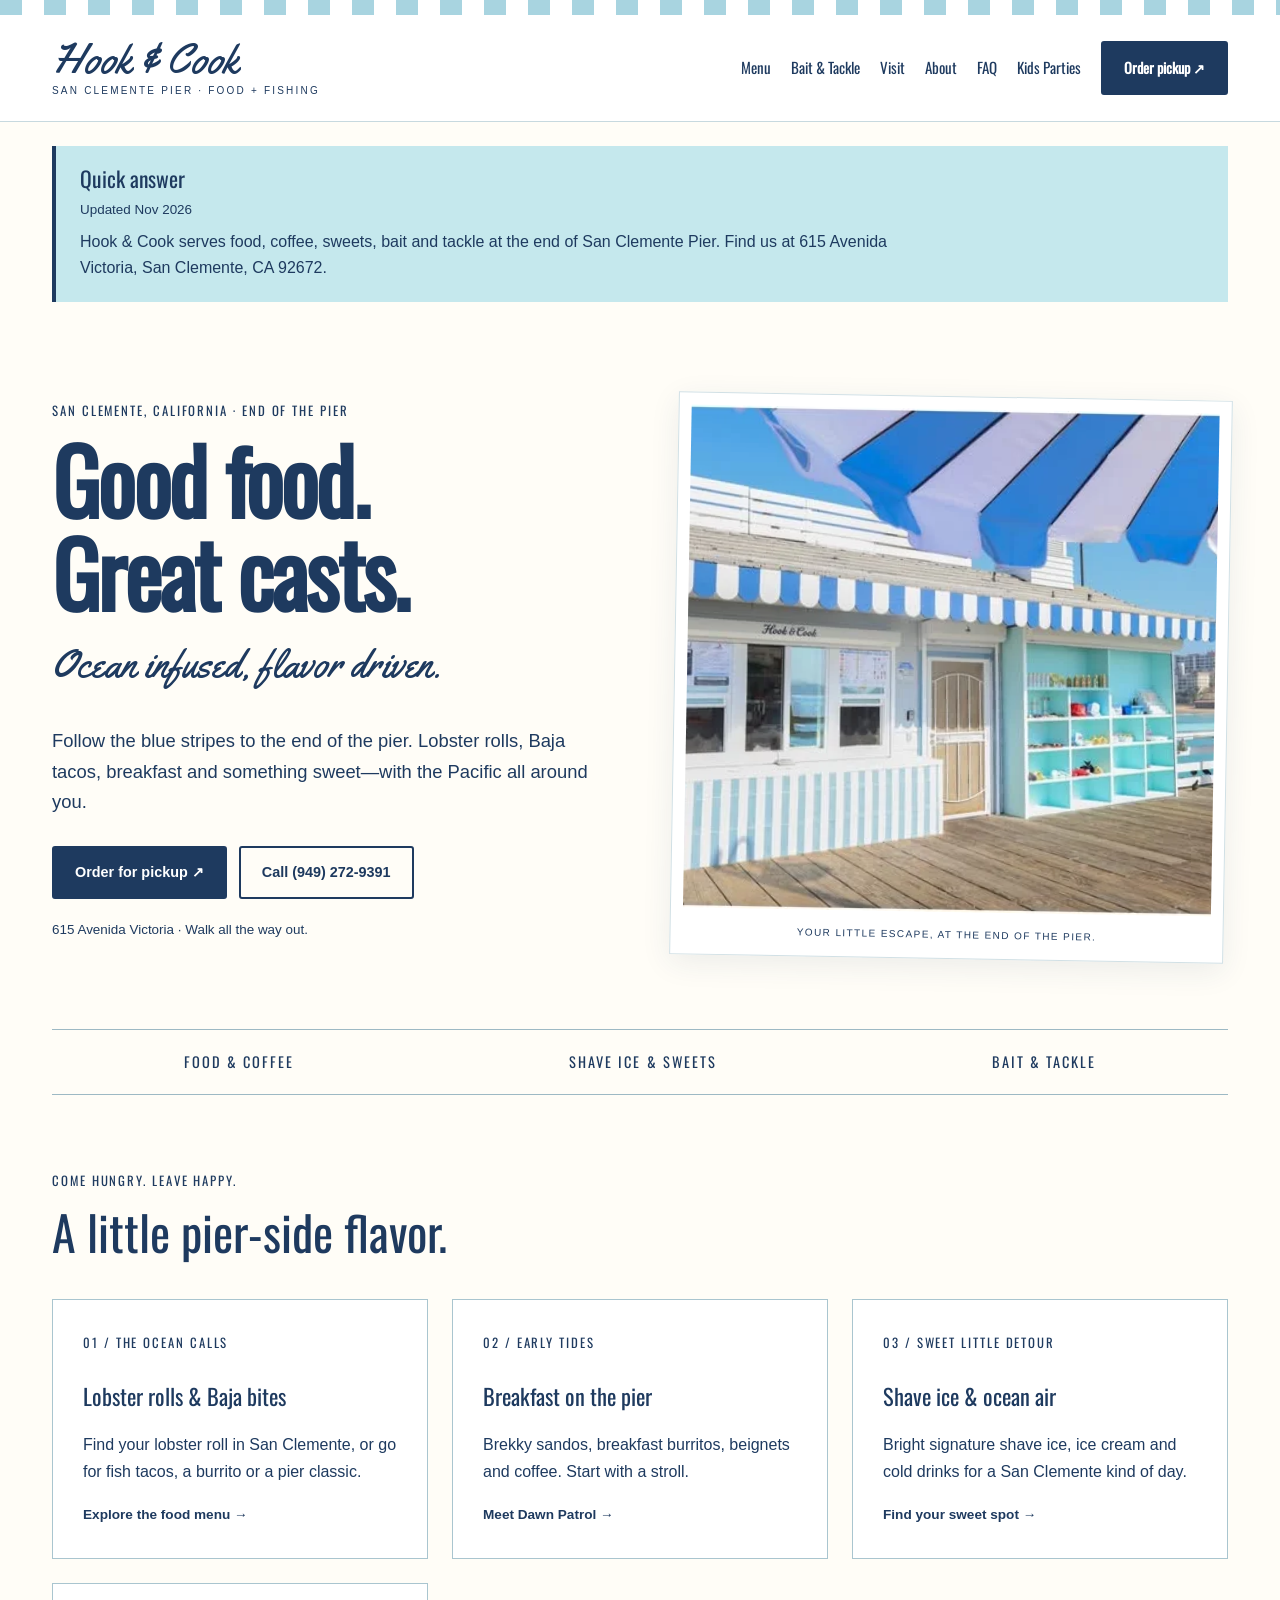
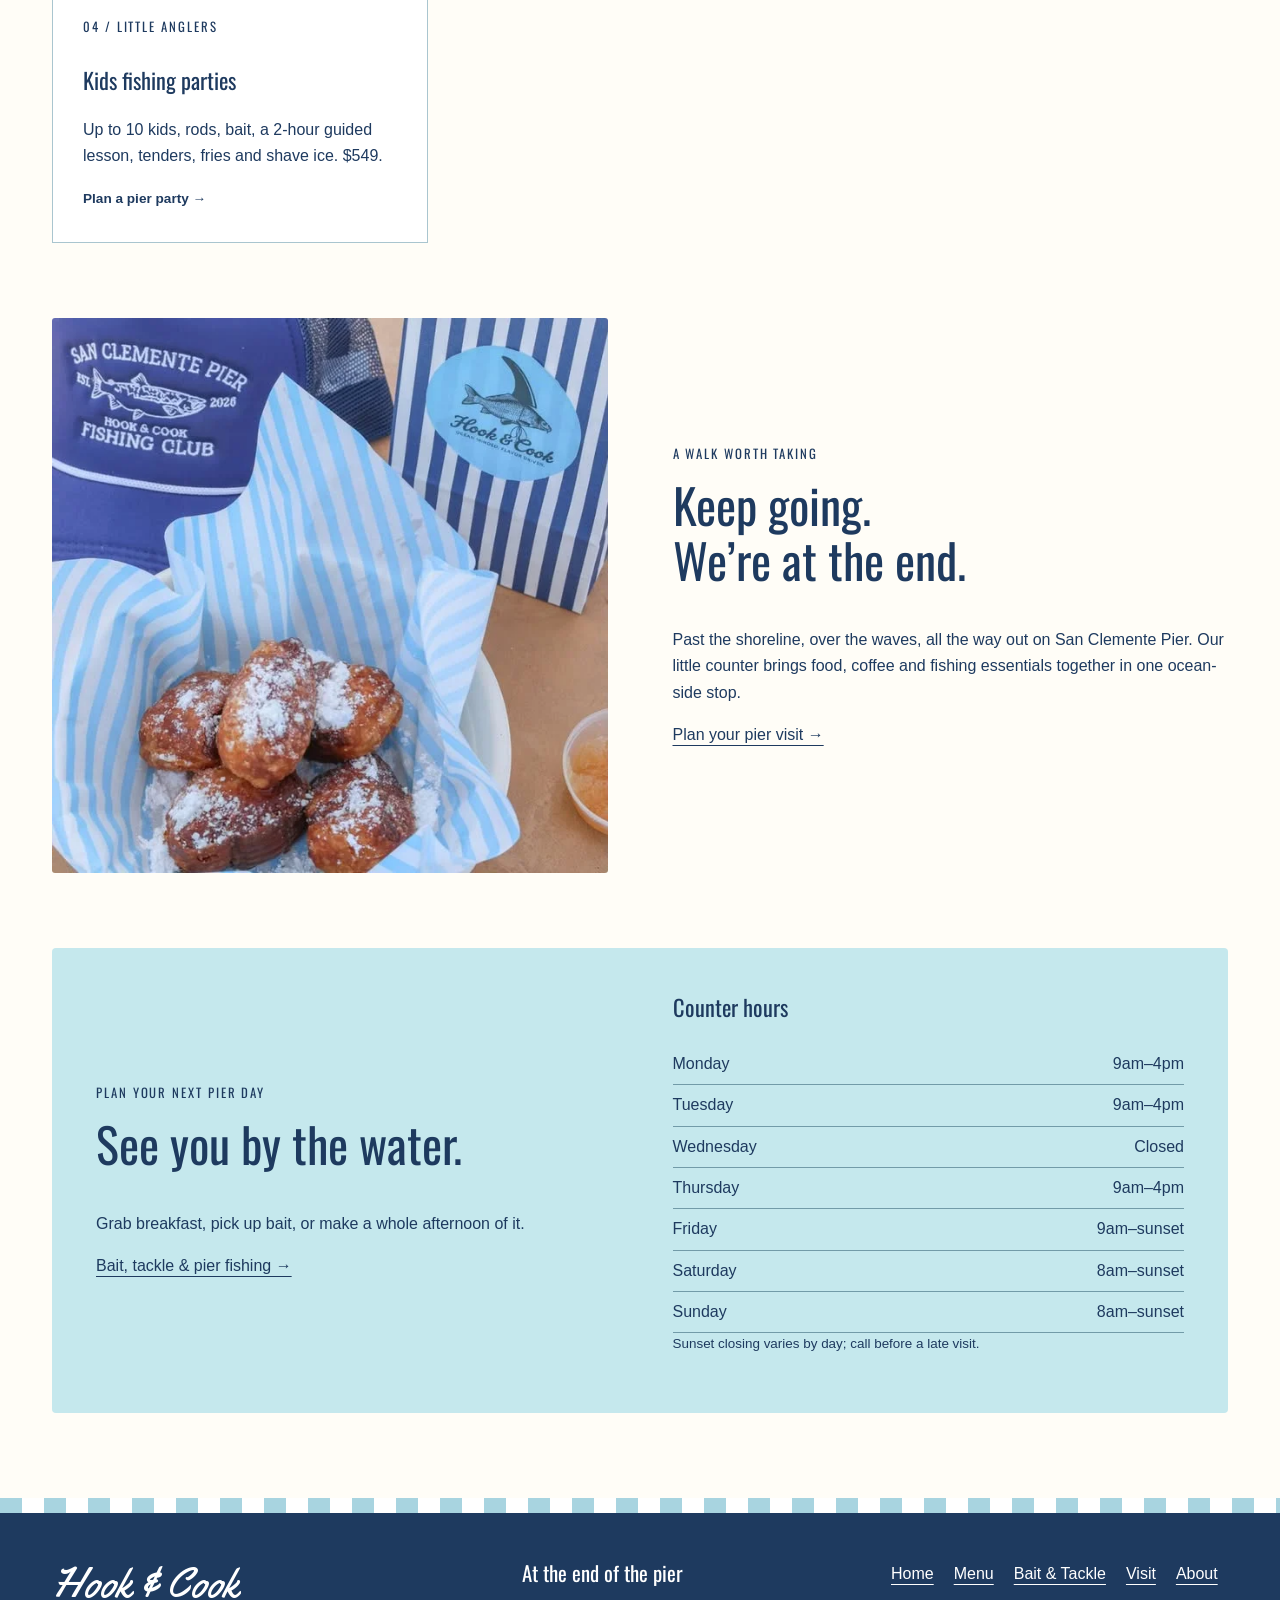
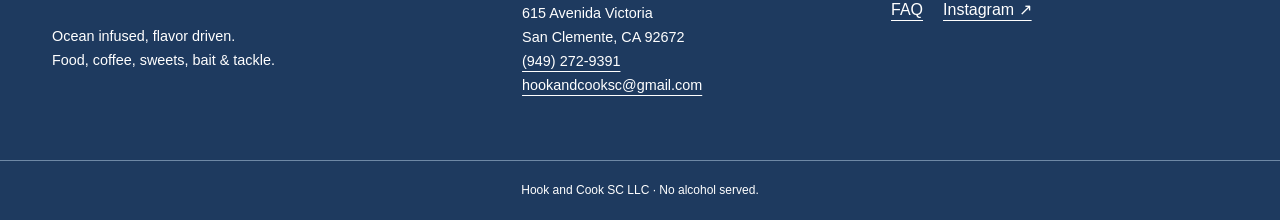
==== commit 166e6fbf: "Restore Little Anglers Pier Party on top of the Nov 2 refresh Put parties.html, the homepage card, a" ====
--- a/index.html
+++ b/index.html
@@ -1 +1 @@
-<!doctype html><html lang="en"><head><meta charset="utf-8"><meta name="viewport" content="width=device-width, initial-scale=1"><title>San Clemente Pier Food, Lobster Rolls &amp; Shave Ice | Hook &amp; Cook</title><meta name="description" content="Food, coffee, shave ice, bait and tackle at the end of San Clemente Pier. Explore Hook &amp; Cook’s menu, order pickup and plan your pier visit."><link rel="canonical" href="https://hookandcooksc.com/"><meta name="theme-color" content="#1e3a5f"><meta name="robots" content="index,follow"><meta property="og:type" content="website"><meta property="og:locale" content="en_US"><meta property="og:site_name" content="Hook &amp; Cook"><meta property="og:title" content="San Clemente Pier Food, Lobster Rolls &amp; Shave Ice | Hook &amp; Cook"><meta property="og:description" content="Food, coffee, shave ice, bait and tackle at the end of San Clemente Pier. Explore Hook &amp; Cook’s menu, order pickup and plan your pier visit."><meta property="og:url" content="https://hookandcooksc.com/"><meta property="og:image" content="https://hookandcooksc.com/assets/og-image.jpg"><meta property="og:image:width" content="1200"><meta property="og:image:height" content="630"><meta property="og:image:alt" content="Hook &amp; Cook at the end of San Clemente Pier"><meta name="twitter:card" content="summary_large_image"><meta name="twitter:title" content="San Clemente Pier Food, Lobster Rolls &amp; Shave Ice | Hook &amp; Cook"><meta name="twitter:description" content="Food, coffee, shave ice, bait and tackle at the end of San Clemente Pier. Explore Hook &amp; Cook’s menu, order pickup and plan your pier visit."><meta name="twitter:image" content="https://hookandcooksc.com/assets/og-image.jpg"><link rel="icon" href="assets/favicon.ico" sizes="48x48"><link rel="icon" type="image/svg+xml" href="assets/badge.svg"><link rel="apple-touch-icon" href="assets/icon-180.png"><link rel="manifest" href="site.webmanifest"><link rel="preload" href="assets/caps.woff2" as="font" type="font/woff2" crossorigin><link rel="preload" href="assets/script.woff2" as="font" type="font/woff2" crossorigin><style>@font-face{font-family:Yellowtail;src:url(assets/script.woff2) format('woff2');font-display:swap}@font-face{font-family:Oswald;src:url(assets/caps.woff2) format('woff2');font-display:swap}:root{--navy:#1e3a5f;--sky:#a8d4e0;--aqua:#c5e8ed;--mint:#48c9b0;--paper:#fffdf7}*{box-sizing:border-box}html{scroll-behavior:smooth;scroll-padding-top:25px}body{margin:0;background:var(--paper);color:var(--navy);font:16px/1.65 Arial,sans-serif}a{color:inherit;text-underline-offset:5px}a:hover{color:#275b78}a:focus-visible,summary:focus-visible{outline:3px solid #16675d;outline-offset:5px}img{display:block;width:100%;height:auto}picture{display:block}h1,h2,h3,p{margin-top:0}h1,h2,h3,.eyebrow,.number,.ribbon,nav{font-family:Oswald,'Arial Narrow',sans-serif}h1{font-size:clamp(3rem,7vw,6rem);line-height:1.03;font-weight:600;letter-spacing:-.03em;margin-bottom:24px}h2{font-size:clamp(2rem,4vw,3rem);line-height:1.15;font-weight:500}h3{font-size:1.4rem;line-height:1.3;font-weight:500}.script{font-family:Yellowtail,cursive}.tagline{font-size:clamp(1.8rem,3vw,2.6rem);line-height:1.2}.eyebrow,.number{font-size:.8rem;letter-spacing:.15em}.lead{font-size:1.15rem;max-width:600px}.small{font-size:.84rem}.draft{background:var(--navy);color:white;text-align:center;font-size:.72rem;letter-spacing:.08em;padding:7px 20px}.stripe{height:15px;background:repeating-linear-gradient(90deg,var(--sky) 0 22px,#fff 22px 44px)}header{background:#fff;border-bottom:1px solid #c7d9df}.header-inner{max-width:1240px;margin:auto;display:flex;align-items:center;justify-content:space-between;padding:22px 32px;gap:24px}.brand{text-decoration:none;white-space:nowrap}.wordmark{font-family:Yellowtail,cursive;font-size:2.6rem;line-height:1.1;display:block}.brand small{display:block;letter-spacing:.22em;font:10px/1.6 Arial,sans-serif;text-align:center}nav{display:flex;gap:20px;align-items:center;font-size:.94rem}nav a{text-decoration:none;white-space:nowrap;padding:8px 0}nav a[aria-current]{border-bottom:2px solid var(--navy)}.button{display:inline-block;padding:13px 21px;background:var(--navy);color:white;text-decoration:none;border:2px solid var(--navy);border-radius:3px;font-size:.9rem;font-weight:bold}.button:hover{background:#284c75;color:white}.button.outline{background:transparent;color:var(--navy)}.button.outline:hover{background:var(--aqua)}.actions{display:flex;flex-wrap:wrap;gap:12px;margin:28px 0 20px}.skip{position:absolute;left:10px;top:-100px;background:#fff;padding:12px;z-index:20}.skip:focus{top:10px}.wrap{max-width:1240px;margin:auto;padding:0 32px}.hero{display:grid;grid-template-columns:1fr 1fr;align-items:center;gap:68px;padding:70px 0}.hero-photo{position:relative;transform:rotate(1deg);padding:12px 12px 0;background:#fff;box-shadow:0 8px 30px #1e3a5f16;border:1px solid #d1e0e5}.hero-photo img{aspect-ratio:1.05;object-fit:cover}.photo-note{display:block;padding:15px 0;font-size:10px;letter-spacing:.14em;text-align:center}.ribbon{border-top:1px solid #9db9c4;border-bottom:1px solid #9db9c4;display:flex;justify-content:space-around;padding:20px 0;letter-spacing:.14em;font-size:.9rem;gap:12px}.section{margin:75px 0}.cards{display:grid;grid-template-columns:repeat(3,1fr);gap:24px}.card{display:block;text-decoration:none;border:1px solid #a9c5cf;background:white;padding:30px}.card h3{margin-top:25px}.card>span:last-child{font-weight:bold;font-size:.85rem}.split{display:grid;grid-template-columns:1fr 1fr;gap:65px;align-items:center}.split img{border-radius:3px}.aqua{background:var(--aqua);padding:44px;border-radius:4px}.hours{margin:0}.hours div{display:flex;justify-content:space-between;border-bottom:1px solid #729ba8;padding:7px 0;gap:24px}.hours dd{margin:0}.quick-answer{margin:24px 0;padding:20px 24px;background:var(--aqua);border-left:4px solid var(--navy)}.quick-answer h2{font-size:1.35rem;margin:0 0 8px}.quick-answer p{max-width:850px;margin:8px 0 0}.breadcrumb{font-size:.8rem;padding:24px 0}.page-heading{max-width:850px;margin:20px 0 45px}.page-heading h1{font-size:clamp(2.8rem,6vw,4.8rem)}.page-heading p{max-width:700px}.menu-grid{display:grid;grid-template-columns:1fr 1fr;gap:30px;align-items:start}.menu-section{border:1px solid #afc9d1;padding:30px;background:white;scroll-margin-top:20px}.menu-section h2{padding-bottom:20px;border-bottom:2px solid var(--navy);font-size:2rem}.menu-item{border-bottom:1px dashed #b5cbd2;padding:14px 0}.menu-item:last-child{border:0}.item-line{display:flex;justify-content:space-between;gap:18px;align-items:baseline}.item-line h3{font-size:1.16rem;margin:0}.price{white-space:nowrap;font-weight:bold;font-size:.94rem}.menu-item p{font-size:.86rem;margin:8px 0 0;line-height:1.5}.variant{font-style:italic}.section-nav{display:flex;gap:10px;flex-wrap:wrap;margin-bottom:24px}.section-nav a{padding:9px 13px;border:1px solid #8cabb9;font-size:.83rem;text-decoration:none;background:white}.section-nav a:hover{background:var(--aqua)}.badge{max-width:270px;justify-self:center}.faq-list{max-width:900px}details{border-bottom:1px solid #8fafbb;padding:20px 0}summary{font-family:Oswald,sans-serif;font-size:1.35rem;cursor:pointer;padding:5px 0}details p{margin:15px 0 0;max-width:800px}footer{margin-top:85px;background:var(--navy);color:white}footer a:hover{color:var(--aqua)}.footer-inner{max-width:1240px;margin:auto;padding:48px 32px;display:grid;grid-template-columns:1.3fr 1fr 1fr;gap:32px}.footer-inner .wordmark{margin-bottom:18px}.footer-inner p{font-size:.9rem}.footer-links{display:flex;flex-wrap:wrap;gap:10px 20px;align-content:start}.fineprint{border-top:1px solid #6e88a5;padding:20px 32px;text-align:center;font-size:.75rem}@media(max-width:900px){.header-inner{flex-direction:column;gap:16px}nav{flex-wrap:wrap;justify-content:center;gap:6px 18px}.hero{gap:30px;padding:40px 0}.cards{grid-template-columns:1fr}.split{gap:30px}.footer-inner{grid-template-columns:1fr 1fr}.hero-photo{transform:none}}@media(max-width:600px){.wrap{padding:0 22px}.header-inner{padding:20px 16px}.wordmark{font-size:2.35rem}nav{font-size:.94rem}nav .button{padding:8px 12px}.hero,.split,.menu-grid{grid-template-columns:1fr}.hero{padding:35px 0;gap:25px}.hero-photo{max-width:100%}.hero-photo img{aspect-ratio:1.25}.hero h1{font-size:3.65rem}.actions{gap:10px}.actions .button{padding:12px 15px}.ribbon{font-size:.66rem;letter-spacing:.06em;padding:16px 0}.section{margin:48px 0}.aqua{padding:27px}.menu-section{padding:23px}.item-line{gap:12px}.page-heading{margin-bottom:30px}.footer-inner{grid-template-columns:1fr;padding:35px 22px}.section-nav a{padding:10px 12px}.draft{font-size:.67rem}.badge{max-width:210px}.hero .lead{font-size:1.05rem}}@media(prefers-reduced-motion:reduce){html{scroll-behavior:auto}} .menu-section#merchandise{grid-column:1/-1}.menu-section#merchandise .menu-item{break-inside:avoid}.menu-section#merchandise{columns:2;column-gap:40px}.menu-section#merchandise>h2,.menu-section#merchandise>.eyebrow{column-span:all}@media(max-width:600px){.menu-section#merchandise{columns:1}}</style><script type="application/ld+json">{"@context": "https://schema.org", "@graph": [{"@type": "Restaurant", "@id": "https://hookandcooksc.com/#restaurant", "name": "Hook & Cook", "legalName": "Hook and Cook SC LLC", "url": "https://hookandcooksc.com/", "image": "https://hookandcooksc.com/assets/og-image.jpg", "address": {"@type": "PostalAddress", "streetAddress": "615 Avenida Victoria", "addressLocality": "San Clemente", "addressRegion": "CA", "postalCode": "92672", "addressCountry": "US"}, "geo": {"@type": "GeoCoordinates", "latitude": 33.4179, "longitude": -117.6233}, "telephone": "+19492729391", "servesCuisine": ["Seafood", "Baja-style", "Breakfast"], "priceRange": "$–$$", "openingHoursSpecification": [{"@type": "OpeningHoursSpecification", "dayOfWeek": "https://schema.org/Monday", "opens": "09:00", "closes": "16:00", "description": "Regular hours."}, {"@type": "OpeningHoursSpecification", "dayOfWeek": "https://schema.org/Tuesday", "opens": "09:00", "closes": "16:00", "description": "Regular hours."}, {"@type": "OpeningHoursSpecification", "dayOfWeek": "https://schema.org/Thursday", "opens": "09:00", "closes": "16:00", "description": "Regular hours."}, {"@type": "OpeningHoursSpecification", "dayOfWeek": "https://schema.org/Friday", "opens": "09:00", "description": "Closes at sunset; time varies by season. Call before a late visit."}, {"@type": "OpeningHoursSpecification", "dayOfWeek": "https://schema.org/Saturday", "opens": "08:00", "description": "Closes at sunset; time varies by season. Call before a late visit."}, {"@type": "OpeningHoursSpecification", "dayOfWeek": "https://schema.org/Sunday", "opens": "08:00", "description": "Closes at sunset; time varies by season. Call before a late visit."}], "hasMenu": "https://hookandcooksc.com/menu.html#menu", "acceptsReservations": false, "sameAs": ["https://www.instagram.com/hookandcookscpier/"]}, {"@type": "SportingGoodsStore", "@id": "https://hookandcooksc.com/#bait-store", "name": "Hook & Cook Bait & Tackle", "url": "https://hookandcooksc.com/fishing.html", "address": {"@type": "PostalAddress", "streetAddress": "615 Avenida Victoria", "addressLocality": "San Clemente", "addressRegion": "CA", "postalCode": "92672", "addressCountry": "US"}, "telephone": "+19492729391", "image": "https://hookandcooksc.com/assets/pier-shack.jpg", "parentOrganization": {"@id": "https://hookandcooksc.com/#restaurant"}}, {"@type": "BreadcrumbList", "itemListElement": [{"@type": "ListItem", "position": 1, "name": "Home", "item": "https://hookandcooksc.com/"}]}]}</script></head><body><a class="skip" href="#main">Skip to content</a><div class="stripe"></div><header><div class="header-inner"><a class="brand" href="index.html" aria-label="Hook &amp; Cook home"><span class="wordmark">Hook &amp; Cook</span><small>SAN CLEMENTE PIER · FOOD + FISHING</small></a><nav aria-label="Main navigation"><a href="menu.html" >Menu</a><a href="fishing.html" >Bait & Tackle</a><a href="visit.html" >Visit</a><a href="about.html" >About</a><a href="faq.html" >FAQ</a><a class="button" href="https://cash.app/$hookcookus">Order pickup ↗</a></nav></div></header><main id="main" class="wrap"><aside class="quick-answer" aria-labelledby="quick-answer-title"><h2 id="quick-answer-title">Quick answer</h2><p class="small">Updated Nov 2026</p><p>Hook &amp; Cook serves food, coffee, sweets, bait and tackle at the end of San Clemente Pier. Find us at 615 Avenida Victoria, San Clemente, CA 92672.</p></aside><section class="hero"><div><p class="eyebrow">SAN CLEMENTE, CALIFORNIA · END OF THE PIER</p><h1>Good food.<br>Great casts.</h1><p class="script tagline">Ocean infused, flavor driven.</p><p class="lead">Follow the blue stripes to the end of the pier. Lobster rolls, Baja tacos, breakfast and something sweet—with the Pacific all around you.</p><div class="actions"><a class="button" href="https://cash.app/$hookcookus">Order for pickup ↗</a><a class="button outline" href="tel:+19492729391">Call (949) 272-9391</a></div><p class="small">615 Avenida Victoria · Walk all the way out.</p></div><div class="hero-photo"><picture><source srcset="assets/pier-shack.webp" type="image/webp"><img src="assets/pier-shack.jpg" width="640" height="430" alt="Hook & Cook’s white pier shack with blue striped awnings and an aqua display beside the Pacific Ocean." loading="eager" fetchpriority=high></picture><span class="photo-note">YOUR LITTLE ESCAPE, AT THE END OF THE PIER.</span></div></section><section class="ribbon"><span>FOOD & COFFEE</span><span>SHAVE ICE & SWEETS</span><span>BAIT & TACKLE</span></section><section class="section"><p class="eyebrow">COME HUNGRY. LEAVE HAPPY.</p><h2>A little pier-side flavor.</h2><div class="cards"><a class="card" href="menu.html#lobster-specialties"><span class="number">01 / THE OCEAN CALLS</span><h3>Lobster rolls & Baja bites</h3><p>Find your lobster roll in San Clemente, or go for fish tacos, a burrito or a pier classic.</p><span>Explore the food menu →</span></a><a class="card" href="menu.html#dawn-patrol"><span class="number">02 / EARLY TIDES</span><h3>Breakfast on the pier</h3><p>Brekky sandos, breakfast burritos, beignets and coffee. Start with a stroll.</p><span>Meet Dawn Patrol →</span></a><a class="card" href="menu.html#signature-shave-ice"><span class="number">03 / SWEET LITTLE DETOUR</span><h3>Shave ice & ocean air</h3><p>Bright signature shave ice, ice cream and cold drinks for a San Clemente kind of day.</p><span>Find your sweet spot →</span></a></div></section><section class="split section"><div><picture><source srcset="assets/beignets.webp" type="image/webp"><img src="assets/beignets.jpg" width="640" height="640" alt="Powdered-sugar beignets with a Hook & Cook fishing-club hat and blue-and-white striped bag." loading="lazy" ></picture></div><div><p class="eyebrow">A WALK WORTH TAKING</p><h2>Keep going.<br>We’re at the end.</h2><p>Past the shoreline, over the waves, all the way out on San Clemente Pier. Our little counter brings food, coffee and fishing essentials together in one ocean-side stop.</p><a class="text-link" href="visit.html">Plan your pier visit →</a></div></section><section class="split section aqua"><div><p class="eyebrow">PLAN YOUR NEXT PIER DAY</p><h2>See you by the water.</h2><p>Grab breakfast, pick up bait, or make a whole afternoon of it.</p><a class="text-link" href="fishing.html">Bait, tackle & pier fishing →</a></div><div><h3>Counter hours</h3><dl class="hours"><div><dt>Monday</dt><dd>9am–4pm</dd></div><div><dt>Tuesday</dt><dd>9am–4pm</dd></div><div><dt>Wednesday</dt><dd>Closed</dd></div><div><dt>Thursday</dt><dd>9am–4pm</dd></div><div><dt>Friday</dt><dd>9am–sunset</dd></div><div><dt>Saturday</dt><dd>8am–sunset</dd></div><div><dt>Sunday</dt><dd>8am–sunset</dd></div></dl><p class="small">Sunset closing varies by day; call before a late visit.</p></div></section></main><footer><div class="stripe"></div><div class="footer-inner"><div><span class="wordmark">Hook &amp; Cook</span><p>Ocean infused, flavor driven.<br>Food, coffee, sweets, bait & tackle.</p></div><div><h2 style="font-size:1.3rem">At the end of the pier</h2><p>615 Avenida Victoria<br>San Clemente, CA 92672<br><a href="tel:+19492729391">(949) 272-9391</a><br><a href="mailto:hookandcooksc@gmail.com">hookandcooksc@gmail.com</a></p></div><div class="footer-links"><a href="index.html">Home</a><a href="menu.html">Menu</a><a href="fishing.html">Bait & Tackle</a><a href="visit.html">Visit</a><a href="about.html">About</a><a href="faq.html">FAQ</a><a href="https://www.instagram.com/hookandcookscpier/">Instagram ↗</a></div></div><div class="fineprint">Hook and Cook SC LLC · No alcohol served.</div></footer></body></html>+<!doctype html><html lang="en"><head><meta charset="utf-8"><meta name="viewport" content="width=device-width, initial-scale=1"><title>San Clemente Pier Food, Lobster Rolls &amp; Shave Ice | Hook &amp; Cook</title><meta name="description" content="Food, coffee, shave ice, bait and tackle at the end of San Clemente Pier. Explore Hook &amp; Cook’s menu, order pickup and plan your pier visit."><link rel="canonical" href="https://hookandcooksc.com/"><meta name="theme-color" content="#1e3a5f"><meta name="robots" content="index,follow"><meta property="og:type" content="website"><meta property="og:locale" content="en_US"><meta property="og:site_name" content="Hook &amp; Cook"><meta property="og:title" content="San Clemente Pier Food, Lobster Rolls &amp; Shave Ice | Hook &amp; Cook"><meta property="og:description" content="Food, coffee, shave ice, bait and tackle at the end of San Clemente Pier. Explore Hook &amp; Cook’s menu, order pickup and plan your pier visit."><meta property="og:url" content="https://hookandcooksc.com/"><meta property="og:image" content="https://hookandcooksc.com/assets/og-image.jpg"><meta property="og:image:width" content="1200"><meta property="og:image:height" content="630"><meta property="og:image:alt" content="Hook &amp; Cook at the end of San Clemente Pier"><meta name="twitter:card" content="summary_large_image"><meta name="twitter:title" content="San Clemente Pier Food, Lobster Rolls &amp; Shave Ice | Hook &amp; Cook"><meta name="twitter:description" content="Food, coffee, shave ice, bait and tackle at the end of San Clemente Pier. Explore Hook &amp; Cook’s menu, order pickup and plan your pier visit."><meta name="twitter:image" content="https://hookandcooksc.com/assets/og-image.jpg"><link rel="icon" href="assets/favicon.ico" sizes="48x48"><link rel="icon" type="image/svg+xml" href="assets/badge.svg"><link rel="apple-touch-icon" href="assets/icon-180.png"><link rel="manifest" href="site.webmanifest"><link rel="preload" href="assets/caps.woff2" as="font" type="font/woff2" crossorigin><link rel="preload" href="assets/script.woff2" as="font" type="font/woff2" crossorigin><style>@font-face{font-family:Yellowtail;src:url(assets/script.woff2) format('woff2');font-display:swap}@font-face{font-family:Oswald;src:url(assets/caps.woff2) format('woff2');font-display:swap}:root{--navy:#1e3a5f;--sky:#a8d4e0;--aqua:#c5e8ed;--mint:#48c9b0;--paper:#fffdf7}*{box-sizing:border-box}html{scroll-behavior:smooth;scroll-padding-top:25px}body{margin:0;background:var(--paper);color:var(--navy);font:16px/1.65 Arial,sans-serif}a{color:inherit;text-underline-offset:5px}a:hover{color:#275b78}a:focus-visible,summary:focus-visible{outline:3px solid #16675d;outline-offset:5px}img{display:block;width:100%;height:auto}picture{display:block}h1,h2,h3,p{margin-top:0}h1,h2,h3,.eyebrow,.number,.ribbon,nav{font-family:Oswald,'Arial Narrow',sans-serif}h1{font-size:clamp(3rem,7vw,6rem);line-height:1.03;font-weight:600;letter-spacing:-.03em;margin-bottom:24px}h2{font-size:clamp(2rem,4vw,3rem);line-height:1.15;font-weight:500}h3{font-size:1.4rem;line-height:1.3;font-weight:500}.script{font-family:Yellowtail,cursive}.tagline{font-size:clamp(1.8rem,3vw,2.6rem);line-height:1.2}.eyebrow,.number{font-size:.8rem;letter-spacing:.15em}.lead{font-size:1.15rem;max-width:600px}.small{font-size:.84rem}.draft{background:var(--navy);color:white;text-align:center;font-size:.72rem;letter-spacing:.08em;padding:7px 20px}.stripe{height:15px;background:repeating-linear-gradient(90deg,var(--sky) 0 22px,#fff 22px 44px)}header{background:#fff;border-bottom:1px solid #c7d9df}.header-inner{max-width:1240px;margin:auto;display:flex;align-items:center;justify-content:space-between;padding:22px 32px;gap:24px}.brand{text-decoration:none;white-space:nowrap}.wordmark{font-family:Yellowtail,cursive;font-size:2.6rem;line-height:1.1;display:block}.brand small{display:block;letter-spacing:.22em;font:10px/1.6 Arial,sans-serif;text-align:center}nav{display:flex;gap:20px;align-items:center;font-size:.94rem}nav a{text-decoration:none;white-space:nowrap;padding:8px 0}nav a[aria-current]{border-bottom:2px solid var(--navy)}.button{display:inline-block;padding:13px 21px;background:var(--navy);color:white;text-decoration:none;border:2px solid var(--navy);border-radius:3px;font-size:.9rem;font-weight:bold}.button:hover{background:#284c75;color:white}.button.outline{background:transparent;color:var(--navy)}.button.outline:hover{background:var(--aqua)}.actions{display:flex;flex-wrap:wrap;gap:12px;margin:28px 0 20px}.skip{position:absolute;left:10px;top:-100px;background:#fff;padding:12px;z-index:20}.skip:focus{top:10px}.wrap{max-width:1240px;margin:auto;padding:0 32px}.hero{display:grid;grid-template-columns:1fr 1fr;align-items:center;gap:68px;padding:70px 0}.hero-photo{position:relative;transform:rotate(1deg);padding:12px 12px 0;background:#fff;box-shadow:0 8px 30px #1e3a5f16;border:1px solid #d1e0e5}.hero-photo img{aspect-ratio:1.05;object-fit:cover}.photo-note{display:block;padding:15px 0;font-size:10px;letter-spacing:.14em;text-align:center}.ribbon{border-top:1px solid #9db9c4;border-bottom:1px solid #9db9c4;display:flex;justify-content:space-around;padding:20px 0;letter-spacing:.14em;font-size:.9rem;gap:12px}.section{margin:75px 0}.cards{display:grid;grid-template-columns:repeat(3,1fr);gap:24px}.card{display:block;text-decoration:none;border:1px solid #a9c5cf;background:white;padding:30px}.card h3{margin-top:25px}.card>span:last-child{font-weight:bold;font-size:.85rem}.split{display:grid;grid-template-columns:1fr 1fr;gap:65px;align-items:center}.split img{border-radius:3px}.aqua{background:var(--aqua);padding:44px;border-radius:4px}.hours{margin:0}.hours div{display:flex;justify-content:space-between;border-bottom:1px solid #729ba8;padding:7px 0;gap:24px}.hours dd{margin:0}.quick-answer{margin:24px 0;padding:20px 24px;background:var(--aqua);border-left:4px solid var(--navy)}.quick-answer h2{font-size:1.35rem;margin:0 0 8px}.quick-answer p{max-width:850px;margin:8px 0 0}.breadcrumb{font-size:.8rem;padding:24px 0}.page-heading{max-width:850px;margin:20px 0 45px}.page-heading h1{font-size:clamp(2.8rem,6vw,4.8rem)}.page-heading p{max-width:700px}.menu-grid{display:grid;grid-template-columns:1fr 1fr;gap:30px;align-items:start}.menu-section{border:1px solid #afc9d1;padding:30px;background:white;scroll-margin-top:20px}.menu-section h2{padding-bottom:20px;border-bottom:2px solid var(--navy);font-size:2rem}.menu-item{border-bottom:1px dashed #b5cbd2;padding:14px 0}.menu-item:last-child{border:0}.item-line{display:flex;justify-content:space-between;gap:18px;align-items:baseline}.item-line h3{font-size:1.16rem;margin:0}.price{white-space:nowrap;font-weight:bold;font-size:.94rem}.menu-item p{font-size:.86rem;margin:8px 0 0;line-height:1.5}.variant{font-style:italic}.section-nav{display:flex;gap:10px;flex-wrap:wrap;margin-bottom:24px}.section-nav a{padding:9px 13px;border:1px solid #8cabb9;font-size:.83rem;text-decoration:none;background:white}.section-nav a:hover{background:var(--aqua)}.badge{max-width:270px;justify-self:center}.faq-list{max-width:900px}details{border-bottom:1px solid #8fafbb;padding:20px 0}summary{font-family:Oswald,sans-serif;font-size:1.35rem;cursor:pointer;padding:5px 0}details p{margin:15px 0 0;max-width:800px}footer{margin-top:85px;background:var(--navy);color:white}footer a:hover{color:var(--aqua)}.footer-inner{max-width:1240px;margin:auto;padding:48px 32px;display:grid;grid-template-columns:1.3fr 1fr 1fr;gap:32px}.footer-inner .wordmark{margin-bottom:18px}.footer-inner p{font-size:.9rem}.footer-links{display:flex;flex-wrap:wrap;gap:10px 20px;align-content:start}.fineprint{border-top:1px solid #6e88a5;padding:20px 32px;text-align:center;font-size:.75rem}@media(max-width:900px){.header-inner{flex-direction:column;gap:16px}nav{flex-wrap:wrap;justify-content:center;gap:6px 18px}.hero{gap:30px;padding:40px 0}.cards{grid-template-columns:1fr}.split{gap:30px}.footer-inner{grid-template-columns:1fr 1fr}.hero-photo{transform:none}}@media(max-width:600px){.wrap{padding:0 22px}.header-inner{padding:20px 16px}.wordmark{font-size:2.35rem}nav{font-size:.94rem}nav .button{padding:8px 12px}.hero,.split,.menu-grid{grid-template-columns:1fr}.hero{padding:35px 0;gap:25px}.hero-photo{max-width:100%}.hero-photo img{aspect-ratio:1.25}.hero h1{font-size:3.65rem}.actions{gap:10px}.actions .button{padding:12px 15px}.ribbon{font-size:.66rem;letter-spacing:.06em;padding:16px 0}.section{margin:48px 0}.aqua{padding:27px}.menu-section{padding:23px}.item-line{gap:12px}.page-heading{margin-bottom:30px}.footer-inner{grid-template-columns:1fr;padding:35px 22px}.section-nav a{padding:10px 12px}.draft{font-size:.67rem}.badge{max-width:210px}.hero .lead{font-size:1.05rem}}@media(prefers-reduced-motion:reduce){html{scroll-behavior:auto}} .menu-section#merchandise{grid-column:1/-1}.menu-section#merchandise .menu-item{break-inside:avoid}.menu-section#merchandise{columns:2;column-gap:40px}.menu-section#merchandise>h2,.menu-section#merchandise>.eyebrow{column-span:all}@media(max-width:600px){.menu-section#merchandise{columns:1}}</style><script type="application/ld+json">{"@context": "https://schema.org", "@graph": [{"@type": "Restaurant", "@id": "https://hookandcooksc.com/#restaurant", "name": "Hook & Cook", "legalName": "Hook and Cook SC LLC", "url": "https://hookandcooksc.com/", "image": "https://hookandcooksc.com/assets/og-image.jpg", "address": {"@type": "PostalAddress", "streetAddress": "615 Avenida Victoria", "addressLocality": "San Clemente", "addressRegion": "CA", "postalCode": "92672", "addressCountry": "US"}, "geo": {"@type": "GeoCoordinates", "latitude": 33.4179, "longitude": -117.6233}, "telephone": "+19492729391", "servesCuisine": ["Seafood", "Baja-style", "Breakfast"], "priceRange": "$–$$", "openingHoursSpecification": [{"@type": "OpeningHoursSpecification", "dayOfWeek": "https://schema.org/Monday", "opens": "09:00", "closes": "16:00", "description": "Regular hours."}, {"@type": "OpeningHoursSpecification", "dayOfWeek": "https://schema.org/Tuesday", "opens": "09:00", "closes": "16:00", "description": "Regular hours."}, {"@type": "OpeningHoursSpecification", "dayOfWeek": "https://schema.org/Thursday", "opens": "09:00", "closes": "16:00", "description": "Regular hours."}, {"@type": "OpeningHoursSpecification", "dayOfWeek": "https://schema.org/Friday", "opens": "09:00", "description": "Closes at sunset; time varies by season. Call before a late visit."}, {"@type": "OpeningHoursSpecification", "dayOfWeek": "https://schema.org/Saturday", "opens": "08:00", "description": "Closes at sunset; time varies by season. Call before a late visit."}, {"@type": "OpeningHoursSpecification", "dayOfWeek": "https://schema.org/Sunday", "opens": "08:00", "description": "Closes at sunset; time varies by season. Call before a late visit."}], "hasMenu": "https://hookandcooksc.com/menu.html#menu", "acceptsReservations": false, "sameAs": ["https://www.instagram.com/hookandcookscpier/"]}, {"@type": "SportingGoodsStore", "@id": "https://hookandcooksc.com/#bait-store", "name": "Hook & Cook Bait & Tackle", "url": "https://hookandcooksc.com/fishing.html", "address": {"@type": "PostalAddress", "streetAddress": "615 Avenida Victoria", "addressLocality": "San Clemente", "addressRegion": "CA", "postalCode": "92672", "addressCountry": "US"}, "telephone": "+19492729391", "image": "https://hookandcooksc.com/assets/pier-shack.jpg", "parentOrganization": {"@id": "https://hookandcooksc.com/#restaurant"}}, {"@type": "BreadcrumbList", "itemListElement": [{"@type": "ListItem", "position": 1, "name": "Home", "item": "https://hookandcooksc.com/"}]}]}</script></head><body><a class="skip" href="#main">Skip to content</a><div class="stripe"></div><header><div class="header-inner"><a class="brand" href="index.html" aria-label="Hook &amp; Cook home"><span class="wordmark">Hook &amp; Cook</span><small>SAN CLEMENTE PIER · FOOD + FISHING</small></a><nav aria-label="Main navigation"><a href="menu.html" >Menu</a><a href="fishing.html" >Bait & Tackle</a><a href="visit.html" >Visit</a><a href="about.html" >About</a><a href="faq.html" >FAQ</a><a href="parties.html" >Kids Parties</a><a class="button" href="https://cash.app/$hookcookus">Order pickup ↗</a></nav></div></header><main id="main" class="wrap"><aside class="quick-answer" aria-labelledby="quick-answer-title"><h2 id="quick-answer-title">Quick answer</h2><p class="small">Updated Nov 2026</p><p>Hook &amp; Cook serves food, coffee, sweets, bait and tackle at the end of San Clemente Pier. Find us at 615 Avenida Victoria, San Clemente, CA 92672.</p></aside><section class="hero"><div><p class="eyebrow">SAN CLEMENTE, CALIFORNIA · END OF THE PIER</p><h1>Good food.<br>Great casts.</h1><p class="script tagline">Ocean infused, flavor driven.</p><p class="lead">Follow the blue stripes to the end of the pier. Lobster rolls, Baja tacos, breakfast and something sweet—with the Pacific all around you.</p><div class="actions"><a class="button" href="https://cash.app/$hookcookus">Order for pickup ↗</a><a class="button outline" href="tel:+19492729391">Call (949) 272-9391</a></div><p class="small">615 Avenida Victoria · Walk all the way out.</p></div><div class="hero-photo"><picture><source srcset="assets/pier-shack.webp" type="image/webp"><img src="assets/pier-shack.jpg" width="640" height="430" alt="Hook & Cook’s white pier shack with blue striped awnings and an aqua display beside the Pacific Ocean." loading="eager" fetchpriority=high></picture><span class="photo-note">YOUR LITTLE ESCAPE, AT THE END OF THE PIER.</span></div></section><section class="ribbon"><span>FOOD & COFFEE</span><span>SHAVE ICE & SWEETS</span><span>BAIT & TACKLE</span></section><section class="section"><p class="eyebrow">COME HUNGRY. LEAVE HAPPY.</p><h2>A little pier-side flavor.</h2><div class="cards"><a class="card" href="menu.html#lobster-specialties"><span class="number">01 / THE OCEAN CALLS</span><h3>Lobster rolls & Baja bites</h3><p>Find your lobster roll in San Clemente, or go for fish tacos, a burrito or a pier classic.</p><span>Explore the food menu →</span></a><a class="card" href="menu.html#dawn-patrol"><span class="number">02 / EARLY TIDES</span><h3>Breakfast on the pier</h3><p>Brekky sandos, breakfast burritos, beignets and coffee. Start with a stroll.</p><span>Meet Dawn Patrol →</span></a><a class="card" href="menu.html#signature-shave-ice"><span class="number">03 / SWEET LITTLE DETOUR</span><h3>Shave ice & ocean air</h3><p>Bright signature shave ice, ice cream and cold drinks for a San Clemente kind of day.</p><span>Find your sweet spot →</span></a><a class="card" href="parties.html"><span class="number">04 / LITTLE ANGLERS</span><h3>Kids fishing parties</h3><p>Up to 10 kids, rods, bait, a 2-hour guided lesson, tenders, fries and shave ice. $549.</p><span>Plan a pier party →</span></a></div></section><section class="split section"><div><picture><source srcset="assets/beignets.webp" type="image/webp"><img src="assets/beignets.jpg" width="640" height="640" alt="Powdered-sugar beignets with a Hook & Cook fishing-club hat and blue-and-white striped bag." loading="lazy" ></picture></div><div><p class="eyebrow">A WALK WORTH TAKING</p><h2>Keep going.<br>We’re at the end.</h2><p>Past the shoreline, over the waves, all the way out on San Clemente Pier. Our little counter brings food, coffee and fishing essentials together in one ocean-side stop.</p><a class="text-link" href="visit.html">Plan your pier visit →</a></div></section><section class="split section aqua"><div><p class="eyebrow">PLAN YOUR NEXT PIER DAY</p><h2>See you by the water.</h2><p>Grab breakfast, pick up bait, or make a whole afternoon of it.</p><a class="text-link" href="fishing.html">Bait, tackle & pier fishing →</a></div><div><h3>Counter hours</h3><dl class="hours"><div><dt>Monday</dt><dd>9am–4pm</dd></div><div><dt>Tuesday</dt><dd>9am–4pm</dd></div><div><dt>Wednesday</dt><dd>Closed</dd></div><div><dt>Thursday</dt><dd>9am–4pm</dd></div><div><dt>Friday</dt><dd>9am–sunset</dd></div><div><dt>Saturday</dt><dd>8am–sunset</dd></div><div><dt>Sunday</dt><dd>8am–sunset</dd></div></dl><p class="small">Sunset closing varies by day; call before a late visit.</p></div></section></main><footer><div class="stripe"></div><div class="footer-inner"><div><span class="wordmark">Hook &amp; Cook</span><p>Ocean infused, flavor driven.<br>Food, coffee, sweets, bait & tackle.</p></div><div><h2 style="font-size:1.3rem">At the end of the pier</h2><p>615 Avenida Victoria<br>San Clemente, CA 92672<br><a href="tel:+19492729391">(949) 272-9391</a><br><a href="mailto:hookandcooksc@gmail.com">hookandcooksc@gmail.com</a></p></div><div class="footer-links"><a href="index.html">Home</a><a href="menu.html">Menu</a><a href="fishing.html">Bait & Tackle</a><a href="visit.html">Visit</a><a href="about.html">About</a><a href="faq.html">FAQ</a><a href="https://www.instagram.com/hookandcookscpier/">Instagram ↗</a></div></div><div class="fineprint">Hook and Cook SC LLC · No alcohol served.</div></footer></body></html>
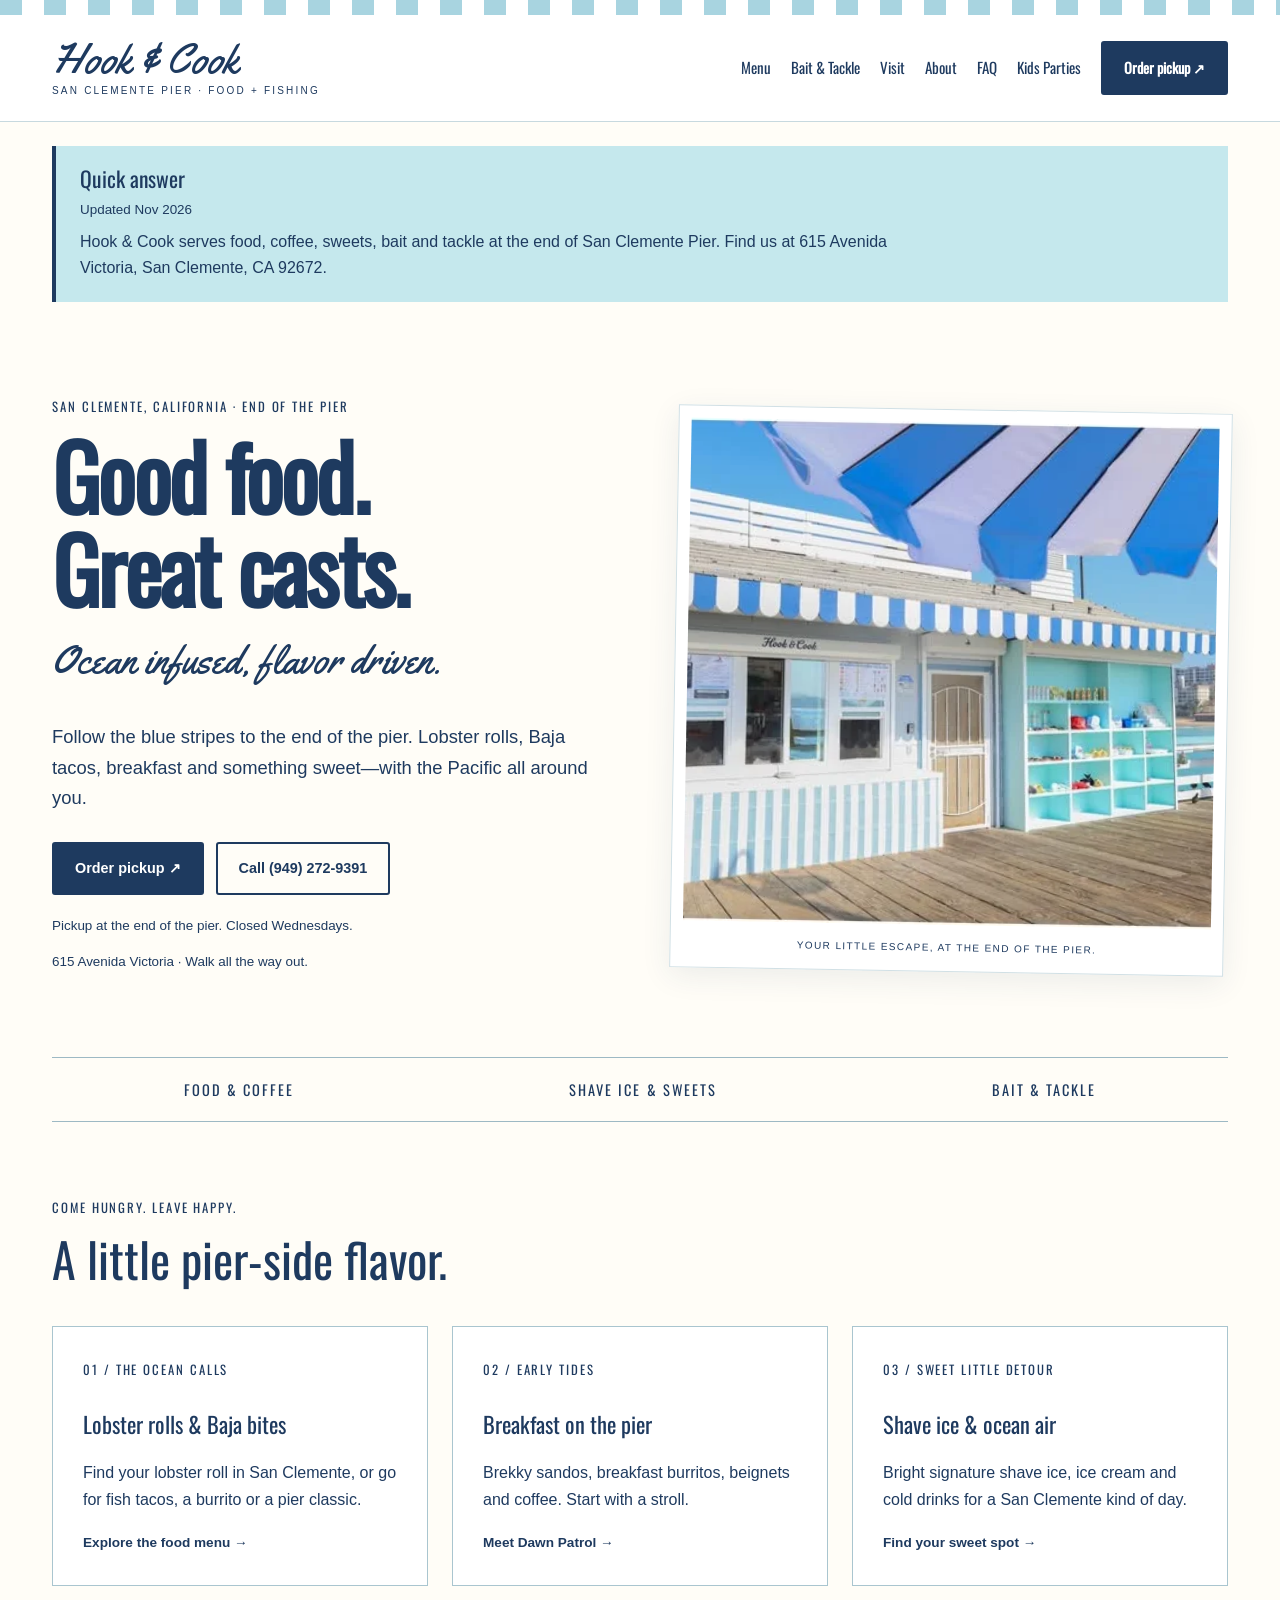
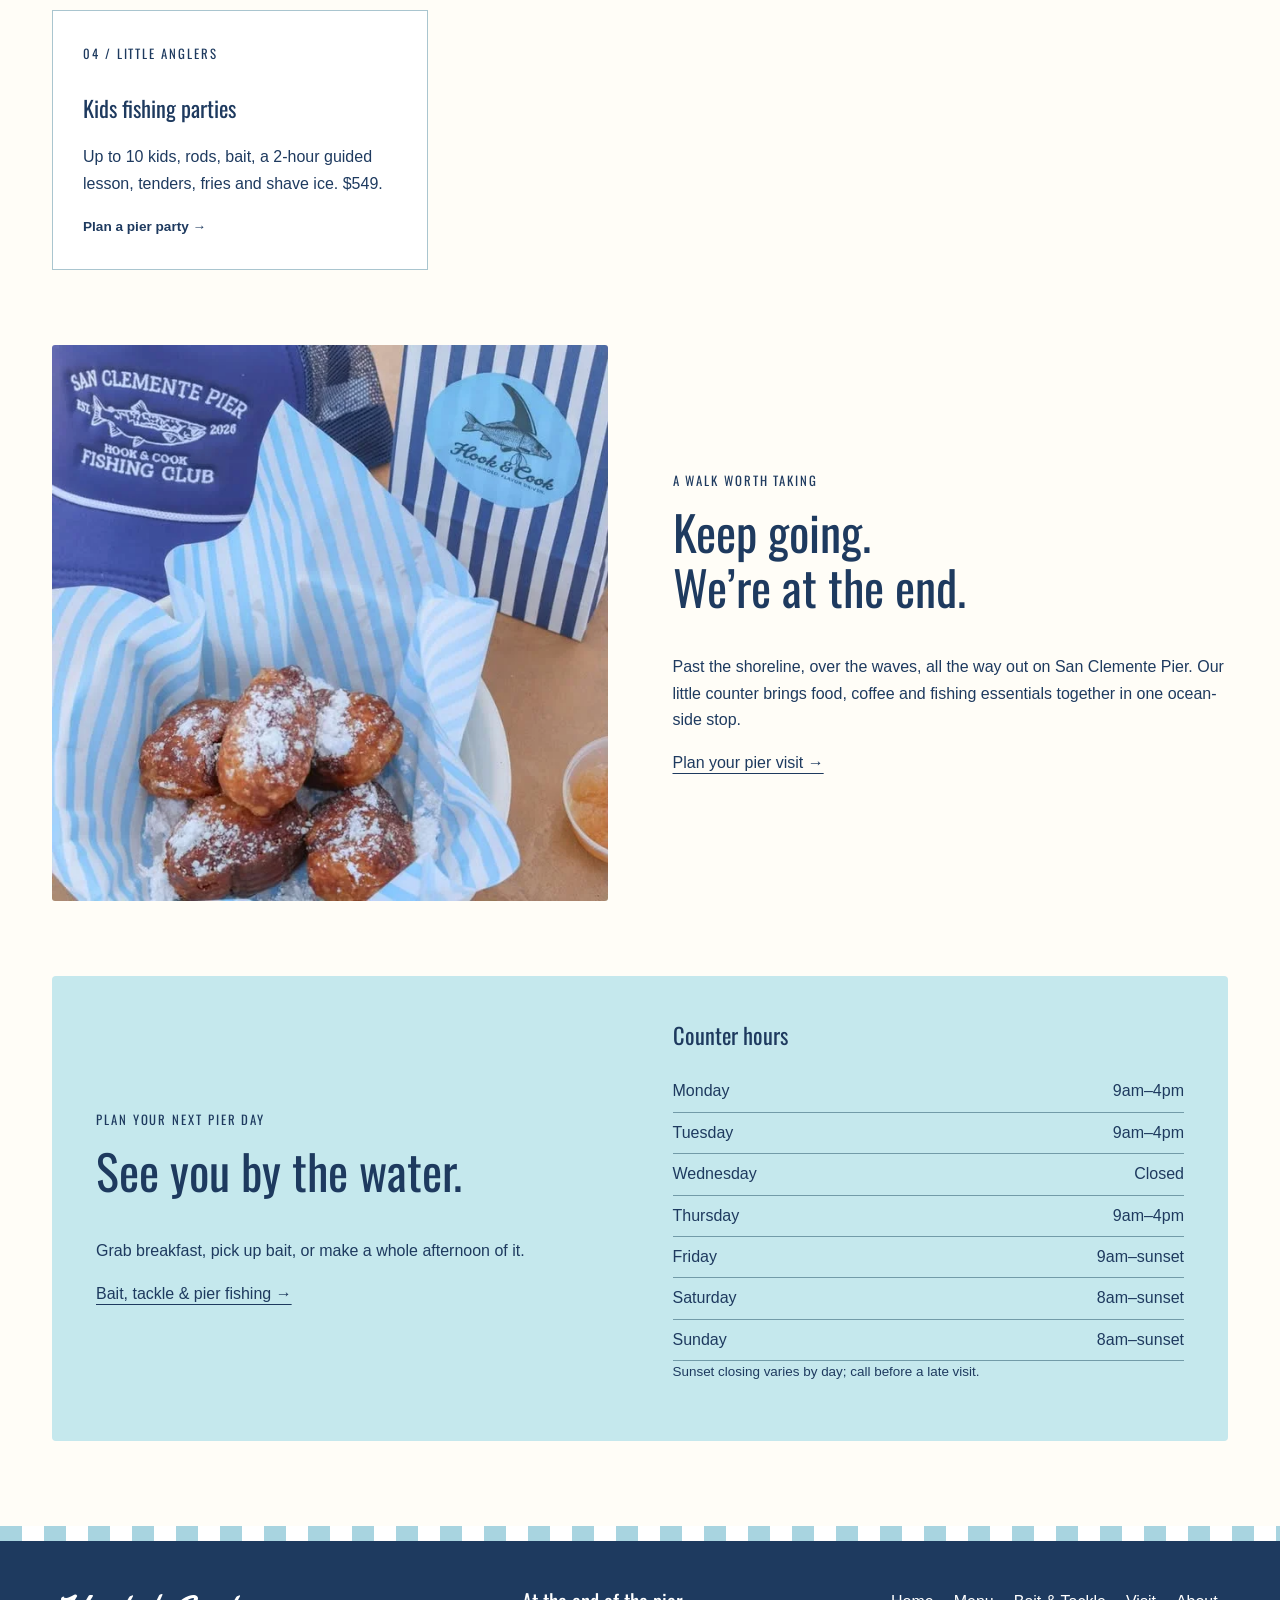
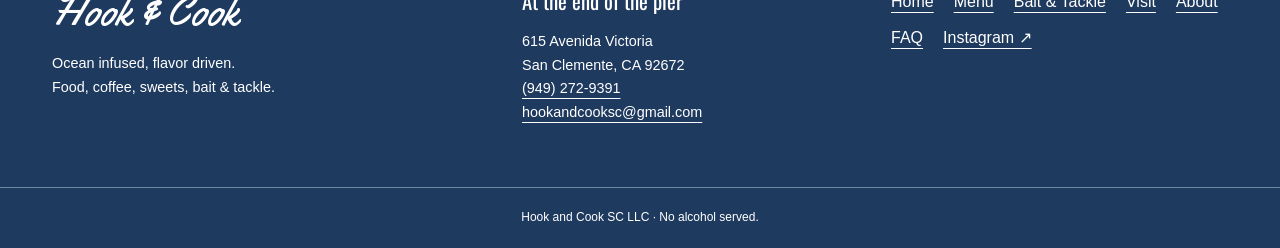
==== commit 2974eff3: "Add live Order pickup Cash App links (1/4) Open https://cash.app/$hookcookus in a new tab from the h" ====
--- a/index.html
+++ b/index.html
@@ -1 +1 @@
-<!doctype html><html lang="en"><head><meta charset="utf-8"><meta name="viewport" content="width=device-width, initial-scale=1"><title>San Clemente Pier Food, Lobster Rolls &amp; Shave Ice | Hook &amp; Cook</title><meta name="description" content="Food, coffee, shave ice, bait and tackle at the end of San Clemente Pier. Explore Hook &amp; Cook’s menu, order pickup and plan your pier visit."><link rel="canonical" href="https://hookandcooksc.com/"><meta name="theme-color" content="#1e3a5f"><meta name="robots" content="index,follow"><meta property="og:type" content="website"><meta property="og:locale" content="en_US"><meta property="og:site_name" content="Hook &amp; Cook"><meta property="og:title" content="San Clemente Pier Food, Lobster Rolls &amp; Shave Ice | Hook &amp; Cook"><meta property="og:description" content="Food, coffee, shave ice, bait and tackle at the end of San Clemente Pier. Explore Hook &amp; Cook’s menu, order pickup and plan your pier visit."><meta property="og:url" content="https://hookandcooksc.com/"><meta property="og:image" content="https://hookandcooksc.com/assets/og-image.jpg"><meta property="og:image:width" content="1200"><meta property="og:image:height" content="630"><meta property="og:image:alt" content="Hook &amp; Cook at the end of San Clemente Pier"><meta name="twitter:card" content="summary_large_image"><meta name="twitter:title" content="San Clemente Pier Food, Lobster Rolls &amp; Shave Ice | Hook &amp; Cook"><meta name="twitter:description" content="Food, coffee, shave ice, bait and tackle at the end of San Clemente Pier. Explore Hook &amp; Cook’s menu, order pickup and plan your pier visit."><meta name="twitter:image" content="https://hookandcooksc.com/assets/og-image.jpg"><link rel="icon" href="assets/favicon.ico" sizes="48x48"><link rel="icon" type="image/svg+xml" href="assets/badge.svg"><link rel="apple-touch-icon" href="assets/icon-180.png"><link rel="manifest" href="site.webmanifest"><link rel="preload" href="assets/caps.woff2" as="font" type="font/woff2" crossorigin><link rel="preload" href="assets/script.woff2" as="font" type="font/woff2" crossorigin><style>@font-face{font-family:Yellowtail;src:url(assets/script.woff2) format('woff2');font-display:swap}@font-face{font-family:Oswald;src:url(assets/caps.woff2) format('woff2');font-display:swap}:root{--navy:#1e3a5f;--sky:#a8d4e0;--aqua:#c5e8ed;--mint:#48c9b0;--paper:#fffdf7}*{box-sizing:border-box}html{scroll-behavior:smooth;scroll-padding-top:25px}body{margin:0;background:var(--paper);color:var(--navy);font:16px/1.65 Arial,sans-serif}a{color:inherit;text-underline-offset:5px}a:hover{color:#275b78}a:focus-visible,summary:focus-visible{outline:3px solid #16675d;outline-offset:5px}img{display:block;width:100%;height:auto}picture{display:block}h1,h2,h3,p{margin-top:0}h1,h2,h3,.eyebrow,.number,.ribbon,nav{font-family:Oswald,'Arial Narrow',sans-serif}h1{font-size:clamp(3rem,7vw,6rem);line-height:1.03;font-weight:600;letter-spacing:-.03em;margin-bottom:24px}h2{font-size:clamp(2rem,4vw,3rem);line-height:1.15;font-weight:500}h3{font-size:1.4rem;line-height:1.3;font-weight:500}.script{font-family:Yellowtail,cursive}.tagline{font-size:clamp(1.8rem,3vw,2.6rem);line-height:1.2}.eyebrow,.number{font-size:.8rem;letter-spacing:.15em}.lead{font-size:1.15rem;max-width:600px}.small{font-size:.84rem}.draft{background:var(--navy);color:white;text-align:center;font-size:.72rem;letter-spacing:.08em;padding:7px 20px}.stripe{height:15px;background:repeating-linear-gradient(90deg,var(--sky) 0 22px,#fff 22px 44px)}header{background:#fff;border-bottom:1px solid #c7d9df}.header-inner{max-width:1240px;margin:auto;display:flex;align-items:center;justify-content:space-between;padding:22px 32px;gap:24px}.brand{text-decoration:none;white-space:nowrap}.wordmark{font-family:Yellowtail,cursive;font-size:2.6rem;line-height:1.1;display:block}.brand small{display:block;letter-spacing:.22em;font:10px/1.6 Arial,sans-serif;text-align:center}nav{display:flex;gap:20px;align-items:center;font-size:.94rem}nav a{text-decoration:none;white-space:nowrap;padding:8px 0}nav a[aria-current]{border-bottom:2px solid var(--navy)}.button{display:inline-block;padding:13px 21px;background:var(--navy);color:white;text-decoration:none;border:2px solid var(--navy);border-radius:3px;font-size:.9rem;font-weight:bold}.button:hover{background:#284c75;color:white}.button.outline{background:transparent;color:var(--navy)}.button.outline:hover{background:var(--aqua)}.actions{display:flex;flex-wrap:wrap;gap:12px;margin:28px 0 20px}.skip{position:absolute;left:10px;top:-100px;background:#fff;padding:12px;z-index:20}.skip:focus{top:10px}.wrap{max-width:1240px;margin:auto;padding:0 32px}.hero{display:grid;grid-template-columns:1fr 1fr;align-items:center;gap:68px;padding:70px 0}.hero-photo{position:relative;transform:rotate(1deg);padding:12px 12px 0;background:#fff;box-shadow:0 8px 30px #1e3a5f16;border:1px solid #d1e0e5}.hero-photo img{aspect-ratio:1.05;object-fit:cover}.photo-note{display:block;padding:15px 0;font-size:10px;letter-spacing:.14em;text-align:center}.ribbon{border-top:1px solid #9db9c4;border-bottom:1px solid #9db9c4;display:flex;justify-content:space-around;padding:20px 0;letter-spacing:.14em;font-size:.9rem;gap:12px}.section{margin:75px 0}.cards{display:grid;grid-template-columns:repeat(3,1fr);gap:24px}.card{display:block;text-decoration:none;border:1px solid #a9c5cf;background:white;padding:30px}.card h3{margin-top:25px}.card>span:last-child{font-weight:bold;font-size:.85rem}.split{display:grid;grid-template-columns:1fr 1fr;gap:65px;align-items:center}.split img{border-radius:3px}.aqua{background:var(--aqua);padding:44px;border-radius:4px}.hours{margin:0}.hours div{display:flex;justify-content:space-between;border-bottom:1px solid #729ba8;padding:7px 0;gap:24px}.hours dd{margin:0}.quick-answer{margin:24px 0;padding:20px 24px;background:var(--aqua);border-left:4px solid var(--navy)}.quick-answer h2{font-size:1.35rem;margin:0 0 8px}.quick-answer p{max-width:850px;margin:8px 0 0}.breadcrumb{font-size:.8rem;padding:24px 0}.page-heading{max-width:850px;margin:20px 0 45px}.page-heading h1{font-size:clamp(2.8rem,6vw,4.8rem)}.page-heading p{max-width:700px}.menu-grid{display:grid;grid-template-columns:1fr 1fr;gap:30px;align-items:start}.menu-section{border:1px solid #afc9d1;padding:30px;background:white;scroll-margin-top:20px}.menu-section h2{padding-bottom:20px;border-bottom:2px solid var(--navy);font-size:2rem}.menu-item{border-bottom:1px dashed #b5cbd2;padding:14px 0}.menu-item:last-child{border:0}.item-line{display:flex;justify-content:space-between;gap:18px;align-items:baseline}.item-line h3{font-size:1.16rem;margin:0}.price{white-space:nowrap;font-weight:bold;font-size:.94rem}.menu-item p{font-size:.86rem;margin:8px 0 0;line-height:1.5}.variant{font-style:italic}.section-nav{display:flex;gap:10px;flex-wrap:wrap;margin-bottom:24px}.section-nav a{padding:9px 13px;border:1px solid #8cabb9;font-size:.83rem;text-decoration:none;background:white}.section-nav a:hover{background:var(--aqua)}.badge{max-width:270px;justify-self:center}.faq-list{max-width:900px}details{border-bottom:1px solid #8fafbb;padding:20px 0}summary{font-family:Oswald,sans-serif;font-size:1.35rem;cursor:pointer;padding:5px 0}details p{margin:15px 0 0;max-width:800px}footer{margin-top:85px;background:var(--navy);color:white}footer a:hover{color:var(--aqua)}.footer-inner{max-width:1240px;margin:auto;padding:48px 32px;display:grid;grid-template-columns:1.3fr 1fr 1fr;gap:32px}.footer-inner .wordmark{margin-bottom:18px}.footer-inner p{font-size:.9rem}.footer-links{display:flex;flex-wrap:wrap;gap:10px 20px;align-content:start}.fineprint{border-top:1px solid #6e88a5;padding:20px 32px;text-align:center;font-size:.75rem}@media(max-width:900px){.header-inner{flex-direction:column;gap:16px}nav{flex-wrap:wrap;justify-content:center;gap:6px 18px}.hero{gap:30px;padding:40px 0}.cards{grid-template-columns:1fr}.split{gap:30px}.footer-inner{grid-template-columns:1fr 1fr}.hero-photo{transform:none}}@media(max-width:600px){.wrap{padding:0 22px}.header-inner{padding:20px 16px}.wordmark{font-size:2.35rem}nav{font-size:.94rem}nav .button{padding:8px 12px}.hero,.split,.menu-grid{grid-template-columns:1fr}.hero{padding:35px 0;gap:25px}.hero-photo{max-width:100%}.hero-photo img{aspect-ratio:1.25}.hero h1{font-size:3.65rem}.actions{gap:10px}.actions .button{padding:12px 15px}.ribbon{font-size:.66rem;letter-spacing:.06em;padding:16px 0}.section{margin:48px 0}.aqua{padding:27px}.menu-section{padding:23px}.item-line{gap:12px}.page-heading{margin-bottom:30px}.footer-inner{grid-template-columns:1fr;padding:35px 22px}.section-nav a{padding:10px 12px}.draft{font-size:.67rem}.badge{max-width:210px}.hero .lead{font-size:1.05rem}}@media(prefers-reduced-motion:reduce){html{scroll-behavior:auto}} .menu-section#merchandise{grid-column:1/-1}.menu-section#merchandise .menu-item{break-inside:avoid}.menu-section#merchandise{columns:2;column-gap:40px}.menu-section#merchandise>h2,.menu-section#merchandise>.eyebrow{column-span:all}@media(max-width:600px){.menu-section#merchandise{columns:1}}</style><script type="application/ld+json">{"@context": "https://schema.org", "@graph": [{"@type": "Restaurant", "@id": "https://hookandcooksc.com/#restaurant", "name": "Hook & Cook", "legalName": "Hook and Cook SC LLC", "url": "https://hookandcooksc.com/", "image": "https://hookandcooksc.com/assets/og-image.jpg", "address": {"@type": "PostalAddress", "streetAddress": "615 Avenida Victoria", "addressLocality": "San Clemente", "addressRegion": "CA", "postalCode": "92672", "addressCountry": "US"}, "geo": {"@type": "GeoCoordinates", "latitude": 33.4179, "longitude": -117.6233}, "telephone": "+19492729391", "servesCuisine": ["Seafood", "Baja-style", "Breakfast"], "priceRange": "$–$$", "openingHoursSpecification": [{"@type": "OpeningHoursSpecification", "dayOfWeek": "https://schema.org/Monday", "opens": "09:00", "closes": "16:00", "description": "Regular hours."}, {"@type": "OpeningHoursSpecification", "dayOfWeek": "https://schema.org/Tuesday", "opens": "09:00", "closes": "16:00", "description": "Regular hours."}, {"@type": "OpeningHoursSpecification", "dayOfWeek": "https://schema.org/Thursday", "opens": "09:00", "closes": "16:00", "description": "Regular hours."}, {"@type": "OpeningHoursSpecification", "dayOfWeek": "https://schema.org/Friday", "opens": "09:00", "description": "Closes at sunset; time varies by season. Call before a late visit."}, {"@type": "OpeningHoursSpecification", "dayOfWeek": "https://schema.org/Saturday", "opens": "08:00", "description": "Closes at sunset; time varies by season. Call before a late visit."}, {"@type": "OpeningHoursSpecification", "dayOfWeek": "https://schema.org/Sunday", "opens": "08:00", "description": "Closes at sunset; time varies by season. Call before a late visit."}], "hasMenu": "https://hookandcooksc.com/menu.html#menu", "acceptsReservations": false, "sameAs": ["https://www.instagram.com/hookandcookscpier/"]}, {"@type": "SportingGoodsStore", "@id": "https://hookandcooksc.com/#bait-store", "name": "Hook & Cook Bait & Tackle", "url": "https://hookandcooksc.com/fishing.html", "address": {"@type": "PostalAddress", "streetAddress": "615 Avenida Victoria", "addressLocality": "San Clemente", "addressRegion": "CA", "postalCode": "92672", "addressCountry": "US"}, "telephone": "+19492729391", "image": "https://hookandcooksc.com/assets/pier-shack.jpg", "parentOrganization": {"@id": "https://hookandcooksc.com/#restaurant"}}, {"@type": "BreadcrumbList", "itemListElement": [{"@type": "ListItem", "position": 1, "name": "Home", "item": "https://hookandcooksc.com/"}]}]}</script></head><body><a class="skip" href="#main">Skip to content</a><div class="stripe"></div><header><div class="header-inner"><a class="brand" href="index.html" aria-label="Hook &amp; Cook home"><span class="wordmark">Hook &amp; Cook</span><small>SAN CLEMENTE PIER · FOOD + FISHING</small></a><nav aria-label="Main navigation"><a href="menu.html" >Menu</a><a href="fishing.html" >Bait & Tackle</a><a href="visit.html" >Visit</a><a href="about.html" >About</a><a href="faq.html" >FAQ</a><a href="parties.html" >Kids Parties</a><a class="button" href="https://cash.app/$hookcookus">Order pickup ↗</a></nav></div></header><main id="main" class="wrap"><aside class="quick-answer" aria-labelledby="quick-answer-title"><h2 id="quick-answer-title">Quick answer</h2><p class="small">Updated Nov 2026</p><p>Hook &amp; Cook serves food, coffee, sweets, bait and tackle at the end of San Clemente Pier. Find us at 615 Avenida Victoria, San Clemente, CA 92672.</p></aside><section class="hero"><div><p class="eyebrow">SAN CLEMENTE, CALIFORNIA · END OF THE PIER</p><h1>Good food.<br>Great casts.</h1><p class="script tagline">Ocean infused, flavor driven.</p><p class="lead">Follow the blue stripes to the end of the pier. Lobster rolls, Baja tacos, breakfast and something sweet—with the Pacific all around you.</p><div class="actions"><a class="button" href="https://cash.app/$hookcookus">Order for pickup ↗</a><a class="button outline" href="tel:+19492729391">Call (949) 272-9391</a></div><p class="small">615 Avenida Victoria · Walk all the way out.</p></div><div class="hero-photo"><picture><source srcset="assets/pier-shack.webp" type="image/webp"><img src="assets/pier-shack.jpg" width="640" height="430" alt="Hook & Cook’s white pier shack with blue striped awnings and an aqua display beside the Pacific Ocean." loading="eager" fetchpriority=high></picture><span class="photo-note">YOUR LITTLE ESCAPE, AT THE END OF THE PIER.</span></div></section><section class="ribbon"><span>FOOD & COFFEE</span><span>SHAVE ICE & SWEETS</span><span>BAIT & TACKLE</span></section><section class="section"><p class="eyebrow">COME HUNGRY. LEAVE HAPPY.</p><h2>A little pier-side flavor.</h2><div class="cards"><a class="card" href="menu.html#lobster-specialties"><span class="number">01 / THE OCEAN CALLS</span><h3>Lobster rolls & Baja bites</h3><p>Find your lobster roll in San Clemente, or go for fish tacos, a burrito or a pier classic.</p><span>Explore the food menu →</span></a><a class="card" href="menu.html#dawn-patrol"><span class="number">02 / EARLY TIDES</span><h3>Breakfast on the pier</h3><p>Brekky sandos, breakfast burritos, beignets and coffee. Start with a stroll.</p><span>Meet Dawn Patrol →</span></a><a class="card" href="menu.html#signature-shave-ice"><span class="number">03 / SWEET LITTLE DETOUR</span><h3>Shave ice & ocean air</h3><p>Bright signature shave ice, ice cream and cold drinks for a San Clemente kind of day.</p><span>Find your sweet spot →</span></a><a class="card" href="parties.html"><span class="number">04 / LITTLE ANGLERS</span><h3>Kids fishing parties</h3><p>Up to 10 kids, rods, bait, a 2-hour guided lesson, tenders, fries and shave ice. $549.</p><span>Plan a pier party →</span></a></div></section><section class="split section"><div><picture><source srcset="assets/beignets.webp" type="image/webp"><img src="assets/beignets.jpg" width="640" height="640" alt="Powdered-sugar beignets with a Hook & Cook fishing-club hat and blue-and-white striped bag." loading="lazy" ></picture></div><div><p class="eyebrow">A WALK WORTH TAKING</p><h2>Keep going.<br>We’re at the end.</h2><p>Past the shoreline, over the waves, all the way out on San Clemente Pier. Our little counter brings food, coffee and fishing essentials together in one ocean-side stop.</p><a class="text-link" href="visit.html">Plan your pier visit →</a></div></section><section class="split section aqua"><div><p class="eyebrow">PLAN YOUR NEXT PIER DAY</p><h2>See you by the water.</h2><p>Grab breakfast, pick up bait, or make a whole afternoon of it.</p><a class="text-link" href="fishing.html">Bait, tackle & pier fishing →</a></div><div><h3>Counter hours</h3><dl class="hours"><div><dt>Monday</dt><dd>9am–4pm</dd></div><div><dt>Tuesday</dt><dd>9am–4pm</dd></div><div><dt>Wednesday</dt><dd>Closed</dd></div><div><dt>Thursday</dt><dd>9am–4pm</dd></div><div><dt>Friday</dt><dd>9am–sunset</dd></div><div><dt>Saturday</dt><dd>8am–sunset</dd></div><div><dt>Sunday</dt><dd>8am–sunset</dd></div></dl><p class="small">Sunset closing varies by day; call before a late visit.</p></div></section></main><footer><div class="stripe"></div><div class="footer-inner"><div><span class="wordmark">Hook &amp; Cook</span><p>Ocean infused, flavor driven.<br>Food, coffee, sweets, bait & tackle.</p></div><div><h2 style="font-size:1.3rem">At the end of the pier</h2><p>615 Avenida Victoria<br>San Clemente, CA 92672<br><a href="tel:+19492729391">(949) 272-9391</a><br><a href="mailto:hookandcooksc@gmail.com">hookandcooksc@gmail.com</a></p></div><div class="footer-links"><a href="index.html">Home</a><a href="menu.html">Menu</a><a href="fishing.html">Bait & Tackle</a><a href="visit.html">Visit</a><a href="about.html">About</a><a href="faq.html">FAQ</a><a href="https://www.instagram.com/hookandcookscpier/">Instagram ↗</a></div></div><div class="fineprint">Hook and Cook SC LLC · No alcohol served.</div></footer></body></html>+<!doctype html><html lang="en"><head><meta charset="utf-8"><meta name="viewport" content="width=device-width, initial-scale=1"><title>San Clemente Pier Food, Lobster Rolls &amp; Shave Ice | Hook &amp; Cook</title><meta name="description" content="Food, coffee, shave ice, bait and tackle at the end of San Clemente Pier. Explore Hook &amp; Cook’s menu, order pickup and plan your pier visit."><link rel="canonical" href="https://hookandcooksc.com/"><meta name="theme-color" content="#1e3a5f"><meta name="robots" content="index,follow"><meta property="og:type" content="website"><meta property="og:locale" content="en_US"><meta property="og:site_name" content="Hook &amp; Cook"><meta property="og:title" content="San Clemente Pier Food, Lobster Rolls &amp; Shave Ice | Hook &amp; Cook"><meta property="og:description" content="Food, coffee, shave ice, bait and tackle at the end of San Clemente Pier. Explore Hook &amp; Cook’s menu, order pickup and plan your pier visit."><meta property="og:url" content="https://hookandcooksc.com/"><meta property="og:image" content="https://hookandcooksc.com/assets/og-image.jpg"><meta property="og:image:width" content="1200"><meta property="og:image:height" content="630"><meta property="og:image:alt" content="Hook &amp; Cook at the end of San Clemente Pier"><meta name="twitter:card" content="summary_large_image"><meta name="twitter:title" content="San Clemente Pier Food, Lobster Rolls &amp; Shave Ice | Hook &amp; Cook"><meta name="twitter:description" content="Food, coffee, shave ice, bait and tackle at the end of San Clemente Pier. Explore Hook &amp; Cook’s menu, order pickup and plan your pier visit."><meta name="twitter:image" content="https://hookandcooksc.com/assets/og-image.jpg"><link rel="icon" href="assets/favicon.ico" sizes="48x48"><link rel="icon" type="image/svg+xml" href="assets/badge.svg"><link rel="apple-touch-icon" href="assets/icon-180.png"><link rel="manifest" href="site.webmanifest"><link rel="preload" href="assets/caps.woff2" as="font" type="font/woff2" crossorigin><link rel="preload" href="assets/script.woff2" as="font" type="font/woff2" crossorigin><style>@font-face{font-family:Yellowtail;src:url(assets/script.woff2) format('woff2');font-display:swap}@font-face{font-family:Oswald;src:url(assets/caps.woff2) format('woff2');font-display:swap}:root{--navy:#1e3a5f;--sky:#a8d4e0;--aqua:#c5e8ed;--mint:#48c9b0;--paper:#fffdf7}*{box-sizing:border-box}html{scroll-behavior:smooth;scroll-padding-top:25px}body{margin:0;background:var(--paper);color:var(--navy);font:16px/1.65 Arial,sans-serif}a{color:inherit;text-underline-offset:5px}a:hover{color:#275b78}a:focus-visible,summary:focus-visible{outline:3px solid #16675d;outline-offset:5px}img{display:block;width:100%;height:auto}picture{display:block}h1,h2,h3,p{margin-top:0}h1,h2,h3,.eyebrow,.number,.ribbon,nav{font-family:Oswald,'Arial Narrow',sans-serif}h1{font-size:clamp(3rem,7vw,6rem);line-height:1.03;font-weight:600;letter-spacing:-.03em;margin-bottom:24px}h2{font-size:clamp(2rem,4vw,3rem);line-height:1.15;font-weight:500}h3{font-size:1.4rem;line-height:1.3;font-weight:500}.script{font-family:Yellowtail,cursive}.tagline{font-size:clamp(1.8rem,3vw,2.6rem);line-height:1.2}.eyebrow,.number{font-size:.8rem;letter-spacing:.15em}.lead{font-size:1.15rem;max-width:600px}.small{font-size:.84rem}.draft{background:var(--navy);color:white;text-align:center;font-size:.72rem;letter-spacing:.08em;padding:7px 20px}.stripe{height:15px;background:repeating-linear-gradient(90deg,var(--sky) 0 22px,#fff 22px 44px)}header{background:#fff;border-bottom:1px solid #c7d9df}.header-inner{max-width:1240px;margin:auto;display:flex;align-items:center;justify-content:space-between;padding:22px 32px;gap:24px}.brand{text-decoration:none;white-space:nowrap}.wordmark{font-family:Yellowtail,cursive;font-size:2.6rem;line-height:1.1;display:block}.brand small{display:block;letter-spacing:.22em;font:10px/1.6 Arial,sans-serif;text-align:center}nav{display:flex;gap:20px;align-items:center;font-size:.94rem}nav a{text-decoration:none;white-space:nowrap;padding:8px 0}nav a[aria-current]{border-bottom:2px solid var(--navy)}.button{display:inline-block;padding:13px 21px;background:var(--navy);color:white;text-decoration:none;border:2px solid var(--navy);border-radius:3px;font-size:.9rem;font-weight:bold}.button:hover{background:#284c75;color:white}.button.outline{background:transparent;color:var(--navy)}.button.outline:hover{background:var(--aqua)}.actions{display:flex;flex-wrap:wrap;gap:12px;margin:28px 0 20px}.skip{position:absolute;left:10px;top:-100px;background:#fff;padding:12px;z-index:20}.skip:focus{top:10px}.wrap{max-width:1240px;margin:auto;padding:0 32px}.hero{display:grid;grid-template-columns:1fr 1fr;align-items:center;gap:68px;padding:70px 0}.hero-photo{position:relative;transform:rotate(1deg);padding:12px 12px 0;background:#fff;box-shadow:0 8px 30px #1e3a5f16;border:1px solid #d1e0e5}.hero-photo img{aspect-ratio:1.05;object-fit:cover}.photo-note{display:block;padding:15px 0;font-size:10px;letter-spacing:.14em;text-align:center}.ribbon{border-top:1px solid #9db9c4;border-bottom:1px solid #9db9c4;display:flex;justify-content:space-around;padding:20px 0;letter-spacing:.14em;font-size:.9rem;gap:12px}.section{margin:75px 0}.cards{display:grid;grid-template-columns:repeat(3,1fr);gap:24px}.card{display:block;text-decoration:none;border:1px solid #a9c5cf;background:white;padding:30px}.card h3{margin-top:25px}.card>span:last-child{font-weight:bold;font-size:.85rem}.split{display:grid;grid-template-columns:1fr 1fr;gap:65px;align-items:center}.split img{border-radius:3px}.aqua{background:var(--aqua);padding:44px;border-radius:4px}.hours{margin:0}.hours div{display:flex;justify-content:space-between;border-bottom:1px solid #729ba8;padding:7px 0;gap:24px}.hours dd{margin:0}.quick-answer{margin:24px 0;padding:20px 24px;background:var(--aqua);border-left:4px solid var(--navy)}.quick-answer h2{font-size:1.35rem;margin:0 0 8px}.quick-answer p{max-width:850px;margin:8px 0 0}.breadcrumb{font-size:.8rem;padding:24px 0}.page-heading{max-width:850px;margin:20px 0 45px}.page-heading h1{font-size:clamp(2.8rem,6vw,4.8rem)}.page-heading p{max-width:700px}.menu-grid{display:grid;grid-template-columns:1fr 1fr;gap:30px;align-items:start}.menu-section{border:1px solid #afc9d1;padding:30px;background:white;scroll-margin-top:20px}.menu-section h2{padding-bottom:20px;border-bottom:2px solid var(--navy);font-size:2rem}.menu-item{border-bottom:1px dashed #b5cbd2;padding:14px 0}.menu-item:last-child{border:0}.item-line{display:flex;justify-content:space-between;gap:18px;align-items:baseline}.item-line h3{font-size:1.16rem;margin:0}.price{white-space:nowrap;font-weight:bold;font-size:.94rem}.menu-item p{font-size:.86rem;margin:8px 0 0;line-height:1.5}.variant{font-style:italic}.section-nav{display:flex;gap:10px;flex-wrap:wrap;margin-bottom:24px}.section-nav a{padding:9px 13px;border:1px solid #8cabb9;font-size:.83rem;text-decoration:none;background:white}.section-nav a:hover{background:var(--aqua)}.badge{max-width:270px;justify-self:center}.faq-list{max-width:900px}details{border-bottom:1px solid #8fafbb;padding:20px 0}summary{font-family:Oswald,sans-serif;font-size:1.35rem;cursor:pointer;padding:5px 0}details p{margin:15px 0 0;max-width:800px}footer{margin-top:85px;background:var(--navy);color:white}footer a:hover{color:var(--aqua)}.footer-inner{max-width:1240px;margin:auto;padding:48px 32px;display:grid;grid-template-columns:1.3fr 1fr 1fr;gap:32px}.footer-inner .wordmark{margin-bottom:18px}.footer-inner p{font-size:.9rem}.footer-links{display:flex;flex-wrap:wrap;gap:10px 20px;align-content:start}.fineprint{border-top:1px solid #6e88a5;padding:20px 32px;text-align:center;font-size:.75rem}@media(max-width:900px){.header-inner{flex-direction:column;gap:16px}nav{flex-wrap:wrap;justify-content:center;gap:6px 18px}.hero{gap:30px;padding:40px 0}.cards{grid-template-columns:1fr}.split{gap:30px}.footer-inner{grid-template-columns:1fr 1fr}.hero-photo{transform:none}}@media(max-width:600px){.wrap{padding:0 22px}.header-inner{padding:20px 16px}.wordmark{font-size:2.35rem}nav{font-size:.94rem}nav .button{padding:8px 12px}.hero,.split,.menu-grid{grid-template-columns:1fr}.hero{padding:35px 0;gap:25px}.hero-photo{max-width:100%}.hero-photo img{aspect-ratio:1.25}.hero h1{font-size:3.65rem}.actions{gap:10px}.actions .button{padding:12px 15px}.ribbon{font-size:.66rem;letter-spacing:.06em;padding:16px 0}.section{margin:48px 0}.aqua{padding:27px}.menu-section{padding:23px}.item-line{gap:12px}.page-heading{margin-bottom:30px}.footer-inner{grid-template-columns:1fr;padding:35px 22px}.section-nav a{padding:10px 12px}.draft{font-size:.67rem}.badge{max-width:210px}.hero .lead{font-size:1.05rem}}@media(prefers-reduced-motion:reduce){html{scroll-behavior:auto}} .menu-section#merchandise{grid-column:1/-1}.menu-section#merchandise .menu-item{break-inside:avoid}.menu-section#merchandise{columns:2;column-gap:40px}.menu-section#merchandise>h2,.menu-section#merchandise>.eyebrow{column-span:all}@media(max-width:600px){.menu-section#merchandise{columns:1}}</style><script type="application/ld+json">{"@context": "https://schema.org", "@graph": [{"@type": "Restaurant", "@id": "https://hookandcooksc.com/#restaurant", "name": "Hook & Cook", "legalName": "Hook and Cook SC LLC", "url": "https://hookandcooksc.com/", "image": "https://hookandcooksc.com/assets/og-image.jpg", "address": {"@type": "PostalAddress", "streetAddress": "615 Avenida Victoria", "addressLocality": "San Clemente", "addressRegion": "CA", "postalCode": "92672", "addressCountry": "US"}, "geo": {"@type": "GeoCoordinates", "latitude": 33.4179, "longitude": -117.6233}, "telephone": "+19492729391", "servesCuisine": ["Seafood", "Baja-style", "Breakfast"], "priceRange": "$–$$", "openingHoursSpecification": [{"@type": "OpeningHoursSpecification", "dayOfWeek": "https://schema.org/Monday", "opens": "09:00", "closes": "16:00", "description": "Regular hours."}, {"@type": "OpeningHoursSpecification", "dayOfWeek": "https://schema.org/Tuesday", "opens": "09:00", "closes": "16:00", "description": "Regular hours."}, {"@type": "OpeningHoursSpecification", "dayOfWeek": "https://schema.org/Thursday", "opens": "09:00", "closes": "16:00", "description": "Regular hours."}, {"@type": "OpeningHoursSpecification", "dayOfWeek": "https://schema.org/Friday", "opens": "09:00", "description": "Closes at sunset; time varies by season. Call before a late visit."}, {"@type": "OpeningHoursSpecification", "dayOfWeek": "https://schema.org/Saturday", "opens": "08:00", "description": "Closes at sunset; time varies by season. Call before a late visit."}, {"@type": "OpeningHoursSpecification", "dayOfWeek": "https://schema.org/Sunday", "opens": "08:00", "description": "Closes at sunset; time varies by season. Call before a late visit."}], "hasMenu": "https://hookandcooksc.com/menu.html#menu", "acceptsReservations": false, "potentialAction": {"@type": "OrderAction", "target": "https://cash.app/$hookcookus"}, "sameAs": ["https://www.instagram.com/hookandcookscpier/"]}, {"@type": "SportingGoodsStore", "@id": "https://hookandcooksc.com/#bait-store", "name": "Hook & Cook Bait & Tackle", "url": "https://hookandcooksc.com/fishing.html", "address": {"@type": "PostalAddress", "streetAddress": "615 Avenida Victoria", "addressLocality": "San Clemente", "addressRegion": "CA", "postalCode": "92672", "addressCountry": "US"}, "telephone": "+19492729391", "image": "https://hookandcooksc.com/assets/pier-shack.jpg", "parentOrganization": {"@id": "https://hookandcooksc.com/#restaurant"}}, {"@type": "BreadcrumbList", "itemListElement": [{"@type": "ListItem", "position": 1, "name": "Home", "item": "https://hookandcooksc.com/"}]}]}</script></head><body><a class="skip" href="#main">Skip to content</a><div class="stripe"></div><header><div class="header-inner"><a class="brand" href="index.html" aria-label="Hook &amp; Cook home"><span class="wordmark">Hook &amp; Cook</span><small>SAN CLEMENTE PIER · FOOD + FISHING</small></a><nav aria-label="Main navigation"><a href="menu.html" >Menu</a><a href="fishing.html" >Bait & Tackle</a><a href="visit.html" >Visit</a><a href="about.html" >About</a><a href="faq.html" >FAQ</a><a href="parties.html" >Kids Parties</a><a class="button" href="https://cash.app/$hookcookus" target="_blank" rel="noopener">Order pickup ↗</a></nav></div></header><main id="main" class="wrap"><aside class="quick-answer" aria-labelledby="quick-answer-title"><h2 id="quick-answer-title">Quick answer</h2><p class="small">Updated Nov 2026</p><p>Hook &amp; Cook serves food, coffee, sweets, bait and tackle at the end of San Clemente Pier. Find us at 615 Avenida Victoria, San Clemente, CA 92672.</p></aside><section class="hero"><div><p class="eyebrow">SAN CLEMENTE, CALIFORNIA · END OF THE PIER</p><h1>Good food.<br>Great casts.</h1><p class="script tagline">Ocean infused, flavor driven.</p><p class="lead">Follow the blue stripes to the end of the pier. Lobster rolls, Baja tacos, breakfast and something sweet—with the Pacific all around you.</p><div class="actions"><a class="button" href="https://cash.app/$hookcookus" target="_blank" rel="noopener">Order pickup ↗</a><a class="button outline" href="tel:+19492729391">Call (949) 272-9391</a></div><p class="small">Pickup at the end of the pier. Closed Wednesdays.</p><p class="small">615 Avenida Victoria · Walk all the way out.</p></div><div class="hero-photo"><picture><source srcset="assets/pier-shack.webp" type="image/webp"><img src="assets/pier-shack.jpg" width="640" height="430" alt="Hook & Cook’s white pier shack with blue striped awnings and an aqua display beside the Pacific Ocean." loading="eager" fetchpriority=high></picture><span class="photo-note">YOUR LITTLE ESCAPE, AT THE END OF THE PIER.</span></div></section><section class="ribbon"><span>FOOD & COFFEE</span><span>SHAVE ICE & SWEETS</span><span>BAIT & TACKLE</span></section><section class="section"><p class="eyebrow">COME HUNGRY. LEAVE HAPPY.</p><h2>A little pier-side flavor.</h2><div class="cards"><a class="card" href="menu.html#lobster-specialties"><span class="number">01 / THE OCEAN CALLS</span><h3>Lobster rolls & Baja bites</h3><p>Find your lobster roll in San Clemente, or go for fish tacos, a burrito or a pier classic.</p><span>Explore the food menu →</span></a><a class="card" href="menu.html#dawn-patrol"><span class="number">02 / EARLY TIDES</span><h3>Breakfast on the pier</h3><p>Brekky sandos, breakfast burritos, beignets and coffee. Start with a stroll.</p><span>Meet Dawn Patrol →</span></a><a class="card" href="menu.html#signature-shave-ice"><span class="number">03 / SWEET LITTLE DETOUR</span><h3>Shave ice & ocean air</h3><p>Bright signature shave ice, ice cream and cold drinks for a San Clemente kind of day.</p><span>Find your sweet spot →</span></a><a class="card" href="parties.html"><span class="number">04 / LITTLE ANGLERS</span><h3>Kids fishing parties</h3><p>Up to 10 kids, rods, bait, a 2-hour guided lesson, tenders, fries and shave ice. $549.</p><span>Plan a pier party →</span></a></div></section><section class="split section"><div><picture><source srcset="assets/beignets.webp" type="image/webp"><img src="assets/beignets.jpg" width="640" height="640" alt="Powdered-sugar beignets with a Hook & Cook fishing-club hat and blue-and-white striped bag." loading="lazy" ></picture></div><div><p class="eyebrow">A WALK WORTH TAKING</p><h2>Keep going.<br>We’re at the end.</h2><p>Past the shoreline, over the waves, all the way out on San Clemente Pier. Our little counter brings food, coffee and fishing essentials together in one ocean-side stop.</p><a class="text-link" href="visit.html">Plan your pier visit →</a></div></section><section class="split section aqua"><div><p class="eyebrow">PLAN YOUR NEXT PIER DAY</p><h2>See you by the water.</h2><p>Grab breakfast, pick up bait, or make a whole afternoon of it.</p><a class="text-link" href="fishing.html">Bait, tackle & pier fishing →</a></div><div><h3>Counter hours</h3><dl class="hours"><div><dt>Monday</dt><dd>9am–4pm</dd></div><div><dt>Tuesday</dt><dd>9am–4pm</dd></div><div><dt>Wednesday</dt><dd>Closed</dd></div><div><dt>Thursday</dt><dd>9am–4pm</dd></div><div><dt>Friday</dt><dd>9am–sunset</dd></div><div><dt>Saturday</dt><dd>8am–sunset</dd></div><div><dt>Sunday</dt><dd>8am–sunset</dd></div></dl><p class="small">Sunset closing varies by day; call before a late visit.</p></div></section></main><footer><div class="stripe"></div><div class="footer-inner"><div><span class="wordmark">Hook &amp; Cook</span><p>Ocean infused, flavor driven.<br>Food, coffee, sweets, bait & tackle.</p></div><div><h2 style="font-size:1.3rem">At the end of the pier</h2><p>615 Avenida Victoria<br>San Clemente, CA 92672<br><a href="tel:+19492729391">(949) 272-9391</a><br><a href="mailto:hookandcooksc@gmail.com">hookandcooksc@gmail.com</a></p></div><div class="footer-links"><a href="index.html">Home</a><a href="menu.html">Menu</a><a href="fishing.html">Bait & Tackle</a><a href="visit.html">Visit</a><a href="about.html">About</a><a href="faq.html">FAQ</a><a href="https://www.instagram.com/hookandcookscpier/">Instagram ↗</a></div></div><div class="fineprint">Hook and Cook SC LLC · No alcohol served.</div></footer></body></html>
